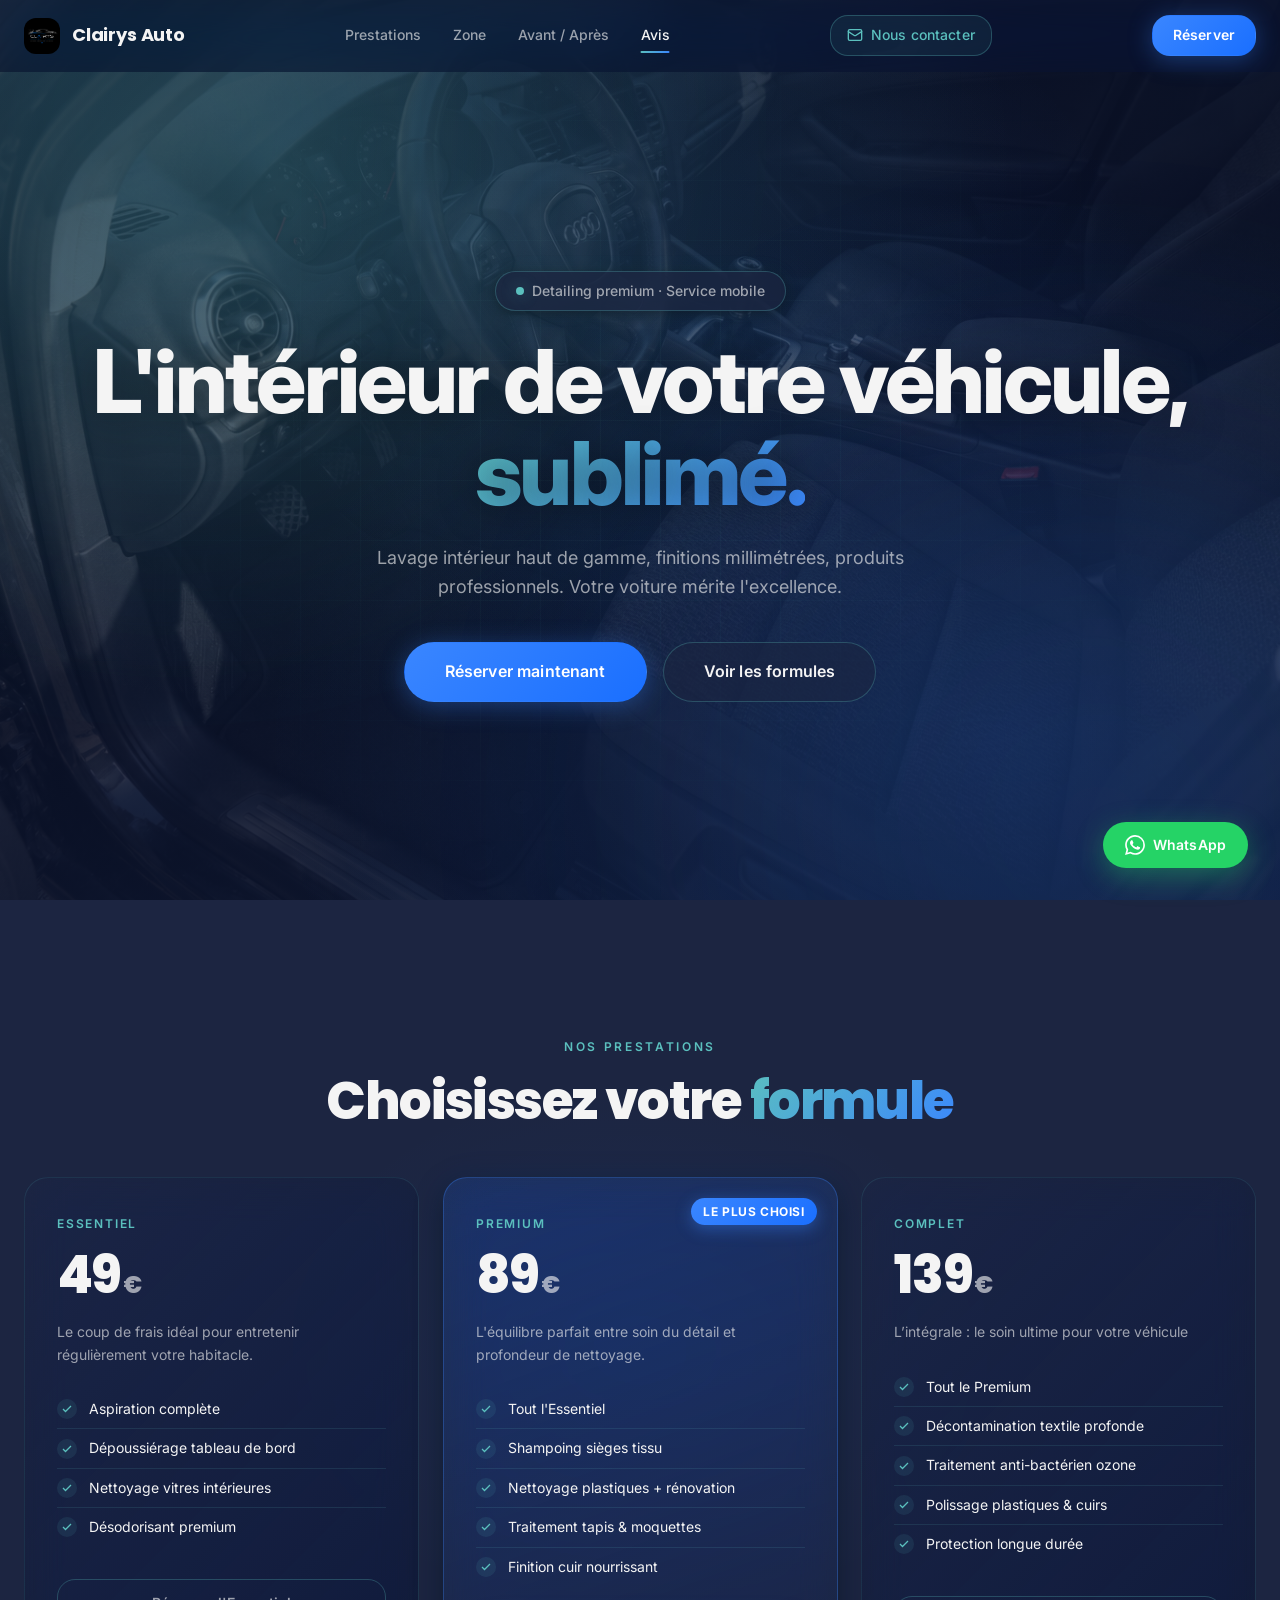
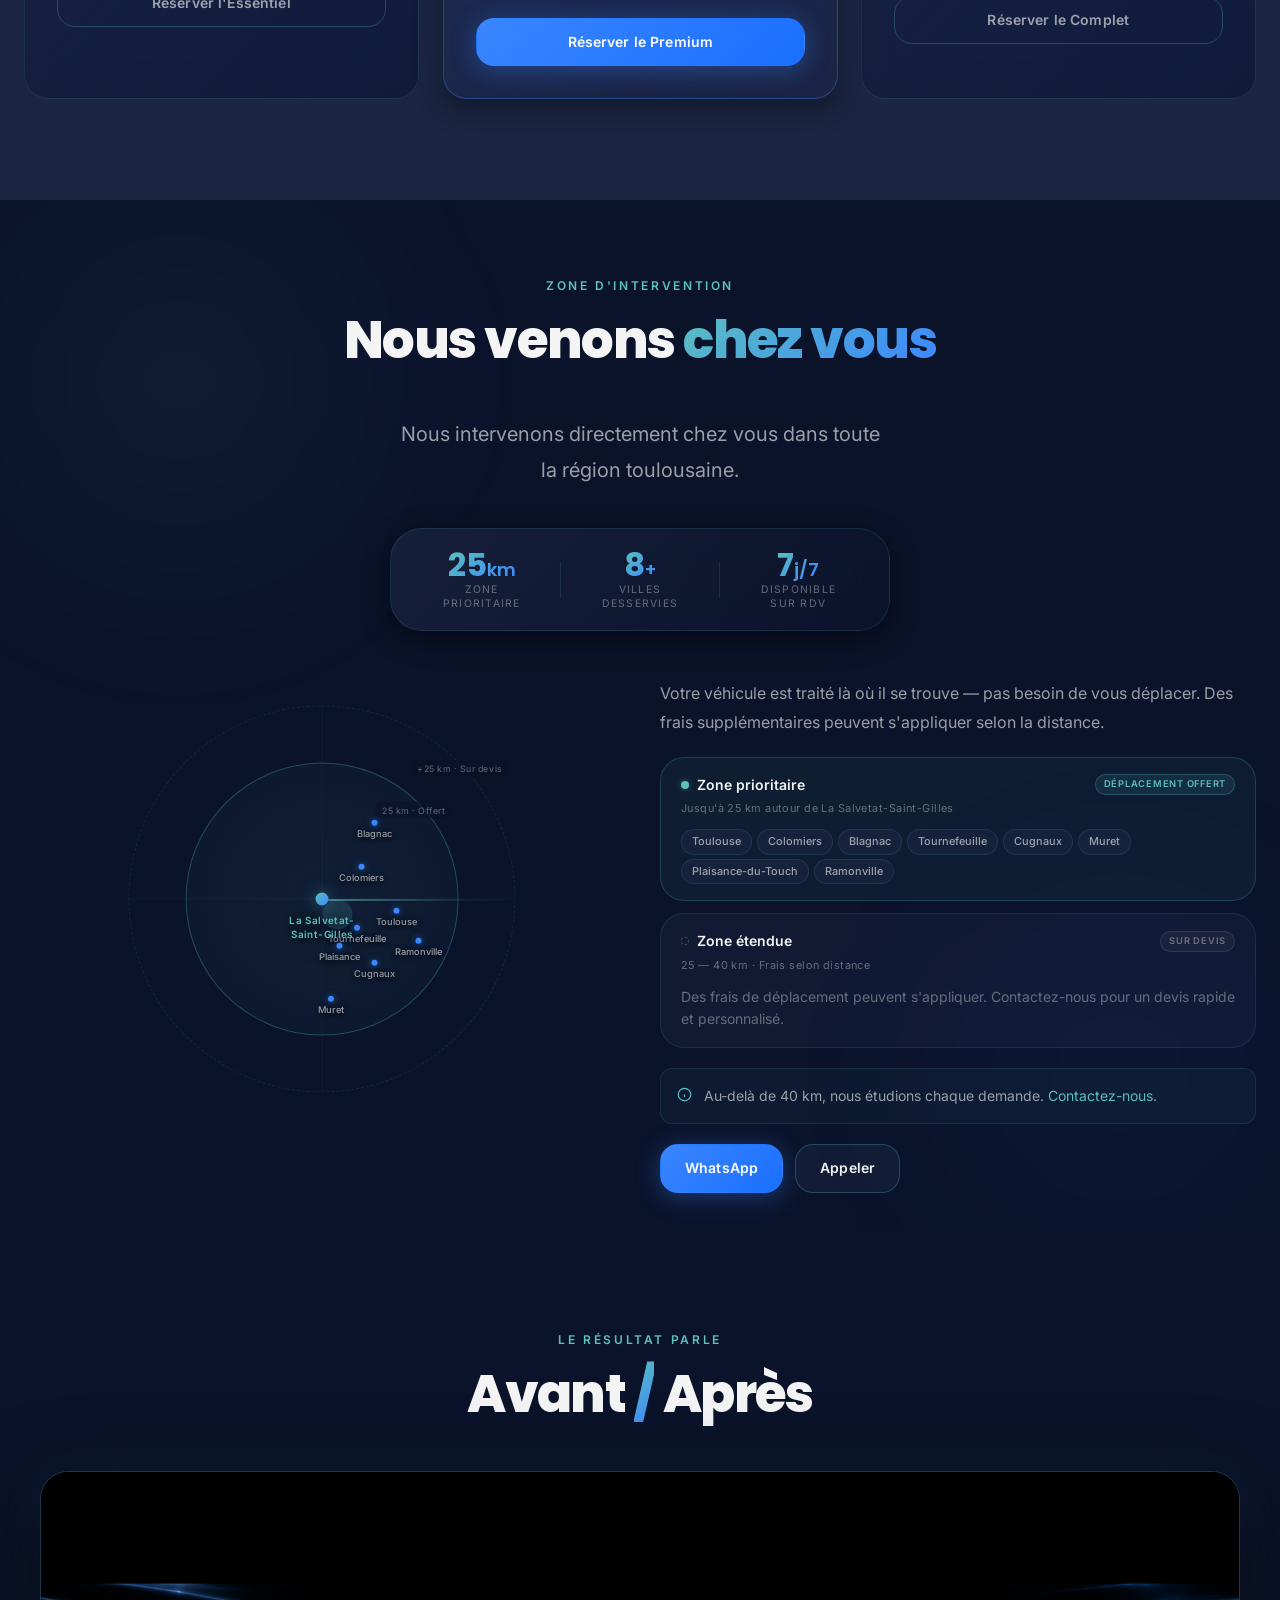
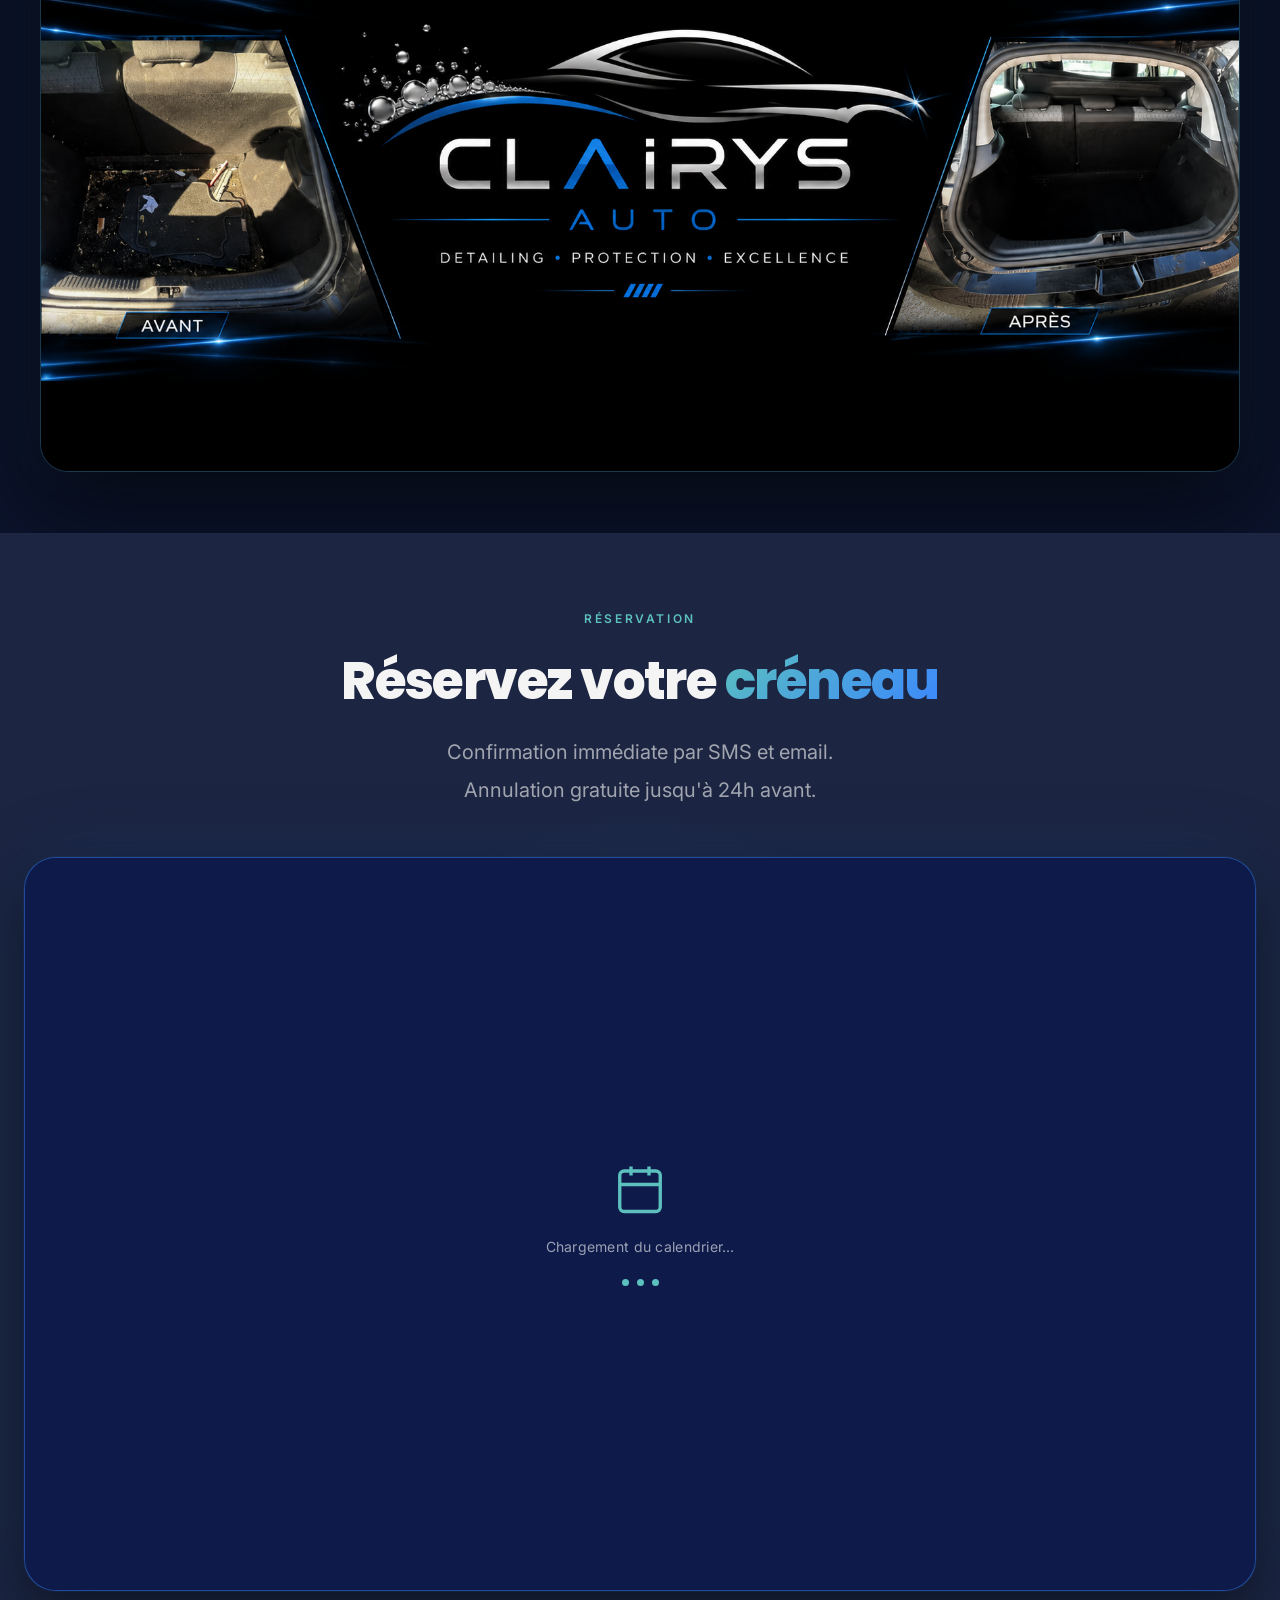
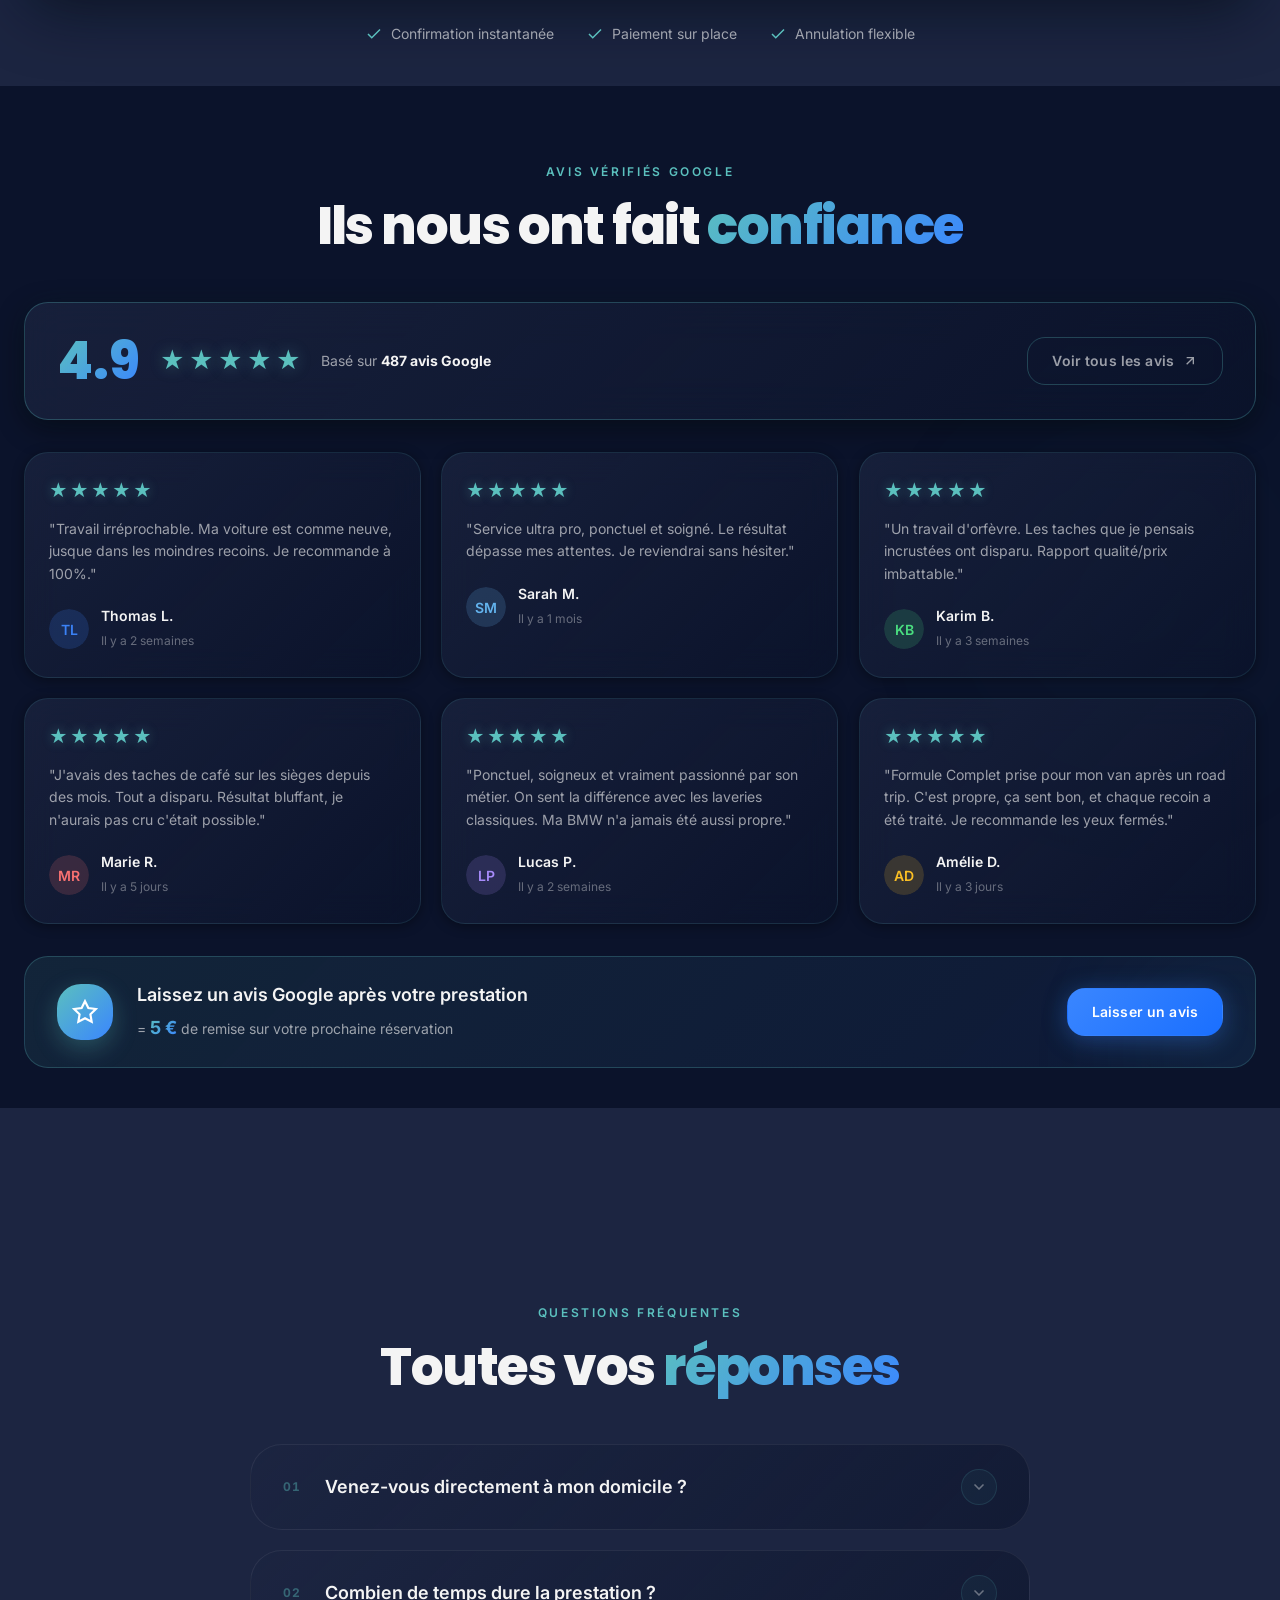
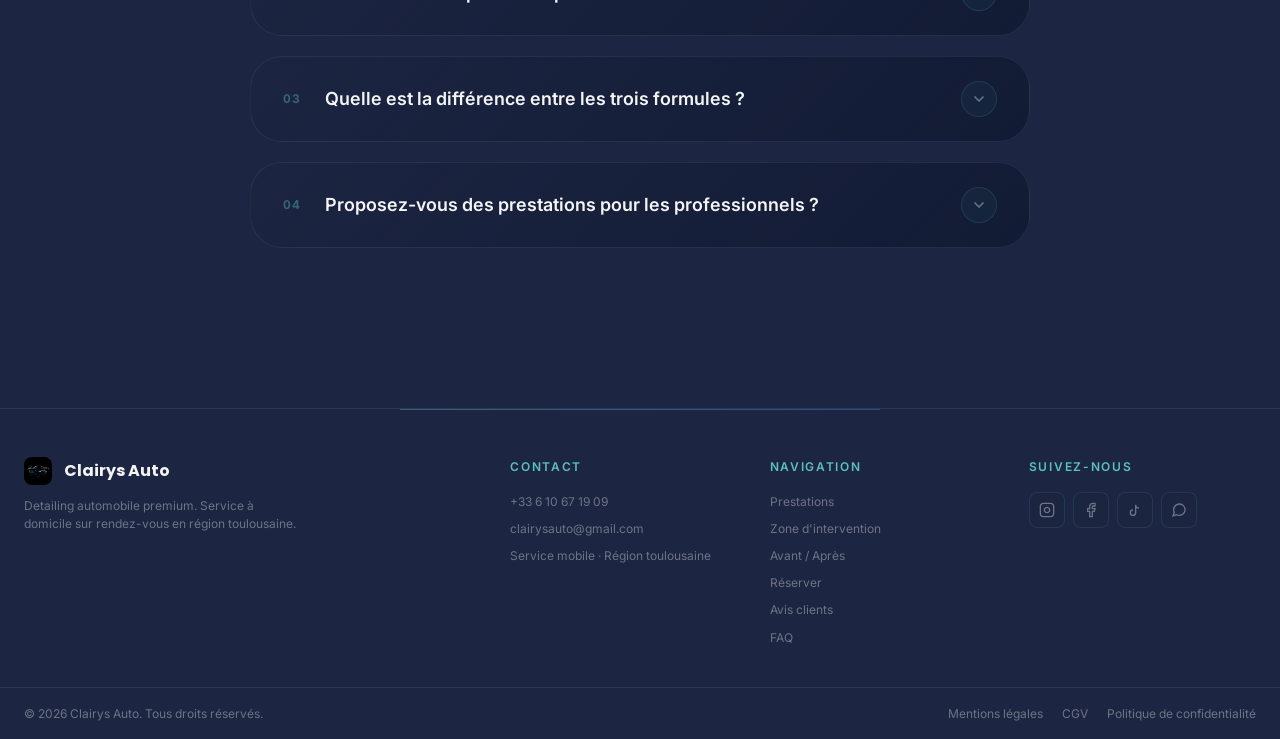
==== index.html @ 1dcbf342 "fix 1.01" ====
<!DOCTYPE html>
<html lang="fr">
<head>
  <meta charset="UTF-8" />
  <meta name="viewport" content="width=device-width, initial-scale=1.0, viewport-fit=cover" />
  <meta name="color-scheme" content="dark" />

  <!-- Preload hero image for LCP -->
  <link rel="preload" as="image" href="assets/images/hero-bg.jpg" fetchpriority="high" />
  <meta name="description" content="Service de detailing automobile premium à domicile en région toulousaine. Lavage intérieur haut de gamme, finitions millimétrées, produits professionnels. Formules dès 49 €. Réservez en ligne." />
  <title>Clairys Auto — Detailing automobile premium · région toulousaine</title>

  <!-- Open Graph -->
  <meta property="og:type" content="website" />
  <meta property="og:title" content="Clairys Auto — Detailing automobile premium" />
  <meta property="og:description" content="Lavage intérieur haut de gamme à domicile en région toulousaine. Formules dès 49 €. Résultat garanti." />
  <meta property="og:image" content="assets/images/hero-bg.jpg" />
  <!-- REMPLACER : votre-domaine.fr -->
  <meta property="og:url" content="https://votre-domaine.fr" />
  <meta property="og:locale" content="fr_FR" />
  <meta property="og:site_name" content="Clairys Auto" />

  <!-- Twitter Card -->
  <meta name="twitter:card" content="summary_large_image" />
  <meta name="twitter:title" content="Clairys Auto — Detailing automobile premium" />
  <meta name="twitter:description" content="Lavage intérieur haut de gamme à domicile en région toulousaine." />
  <meta name="twitter:image" content="assets/images/hero-bg.jpg" />

  <!-- Canonical — REMPLACER : votre-domaine.fr -->
  <link rel="canonical" href="https://votre-domaine.fr" />

  <!-- Schema.org LocalBusiness -->
  <script type="application/ld+json">
  {
    "@context": "https://schema.org",
    "@type": "AutoWash",
    "name": "Clairys Auto",
    "description": "Service de detailing automobile premium à domicile en région toulousaine.",
    "url": "https://votre-domaine.fr",
    "telephone": "+33-0-00-00-00-00",
    "email": "clairysauto@gmail.com",
    "priceRange": "€€",
    "address": {
      "@type": "PostalAddress",
      "addressLocality": "La Salvetat-Saint-Gilles",
      "addressRegion": "Occitanie",
      "postalCode": "31880",
      "addressCountry": "FR"
    },
    "areaServed": {
      "@type": "AdministrativeArea",
      "name": "Région toulousaine"
    },
    "openingHoursSpecification": [
      {
        "@type": "OpeningHoursSpecification",
        "dayOfWeek": ["Monday","Tuesday","Wednesday","Thursday","Friday"],
        "opens": "08:00",
        "closes": "19:00"
      },
      {
        "@type": "OpeningHoursSpecification",
        "dayOfWeek": "Saturday",
        "opens": "09:00",
        "closes": "17:00"
      }
    ],
    "aggregateRating": {
      "@type": "AggregateRating",
      "ratingValue": "4.9",
      "bestRating": "5",
      "reviewCount": "487"
    }
  }
  </script>

  <!-- Preconnect Google Fonts -->
  <link rel="preconnect" href="https://fonts.googleapis.com" />
  <link rel="preconnect" href="https://fonts.gstatic.com" crossorigin />
  <link href="https://fonts.googleapis.com/css2?family=Inter:wght@300;400;500;600;700&family=Poppins:wght@500;600;700;800&display=swap" rel="stylesheet" />

  <!-- Favicon -->
  <link rel="icon" type="image/png" href="assets/images/logo.png" />

  <!-- CSS -->
  <link rel="stylesheet" href="css/layout/mobile-bar.css" />
  <link rel="stylesheet" href="css/main.css" />
</head>
<body>

  <!-- ============ PAGE LOADER ============ -->
  <div id="page-loader" class="page-loader" aria-hidden="true">
    <div class="page-loader__inner">
      <img src="assets/images/logo.png" width="56" height="56" class="page-loader__logo" alt="" />
      <div class="page-loader__bar">
        <div class="page-loader__fill"></div>
      </div>
    </div>
  </div>

  <!-- Scroll progress bar -->
  <div class="scroll-progress" id="scrollProgress" aria-hidden="true"></div>

  <!-- ============ HEADER ============ -->
  <header class="header" id="header">
    <div class="container header__inner">
      <a href="#" class="header__logo" aria-label="Clairys Auto — Accueil">
        <img src="assets/images/logo.png" alt="Clairys Auto" width="36" height="36" />
        <span>Clairys Auto</span>
      </a>

      <nav class="header__nav" aria-label="Navigation principale">
        <a href="#services">Prestations</a>
        <a href="#zone">Zone</a>
        <a href="#before-after">Avant / Après</a>
        <a href="#reviews">Avis</a>
      </nav>

      <a href="mailto:clairysauto@gmail.com?subject=Contact%20Clairys%20Auto" class="btn header__cta header__cta--contact" id="contactBtn" aria-label="Nous contacter par email">
        <svg viewBox="0 0 24 24" fill="none" stroke="currentColor" stroke-width="2" stroke-linecap="round" stroke-linejoin="round" aria-hidden="true"><rect x="2" y="4" width="20" height="16" rx="2"/><path d="m22 7-8.97 5.7a1.94 1.94 0 0 1-2.06 0L2 7"/></svg>
        Nous contacter
      </a>
      <div class="contact-toast" id="contactToast" aria-live="polite">
        <svg viewBox="0 0 24 24" fill="none" stroke="currentColor" stroke-width="2.5" stroke-linecap="round" stroke-linejoin="round" aria-hidden="true"><polyline points="20 6 9 17 4 12"/></svg>
        Email copié !
      </div>
      <a href="#booking" class="btn btn--accent header__cta">Réserver</a>

      <button class="header__burger" id="burger" aria-label="Ouvrir le menu" aria-expanded="false">
        <span></span><span></span><span></span>
      </button>
    </div>

    <!-- Mobile menu -->
    <div class="header__mobile" id="mobileMenu">
      <a href="#services">Prestations</a>
      <a href="#zone">Zone d'intervention</a>
      <a href="#before-after">Avant / Après</a>
      <a href="#reviews">Avis</a>
      <a href="#faq">FAQ</a>
      <a href="mailto:clairysauto@gmail.com?subject=Demande%20de%20contact%20%E2%80%94%20Clairys%20Auto">Nous contacter</a>
      <a href="#booking" class="btn btn--accent">Réserver maintenant</a>
    </div>
  </header>

  <!-- ============ SECTION NAVIGATION DOTS ============ -->
  <nav class="scroll-nav" id="scrollNav" aria-label="Navigation sections">
    <button class="scroll-nav__dot is-active" data-target="hero"         title="Accueil"></button>
    <button class="scroll-nav__dot"           data-target="services"     title="Prestations"></button>
    <button class="scroll-nav__dot"           data-target="zone"         title="Zone"></button>
    <button class="scroll-nav__dot"           data-target="before-after" title="Avant / Après"></button>
    <button class="scroll-nav__dot"           data-target="booking"      title="Réserver"></button>
    <button class="scroll-nav__dot"           data-target="reviews"      title="Avis"></button>
    <button class="scroll-nav__dot"           data-target="faq"          title="FAQ"></button>
  </nav>

  <!-- Barre mobile bas d'écran — REMPLACER : numéro WhatsApp (format international sans +) -->
  <nav class="mobile-bar" id="mobileBar" aria-label="Actions rapides">
    <a href="https://wa.me/33610671909" target="_blank" rel="noopener" class="mobile-bar__btn mobile-bar__btn--wa" aria-label="Nous contacter sur WhatsApp">
      <svg viewBox="0 0 24 24" aria-hidden="true"><path d="M17.472 14.382c-.297-.149-1.758-.867-2.03-.967-.273-.099-.471-.148-.67.15-.197.297-.767.966-.94 1.164-.173.199-.347.223-.644.075-.297-.15-1.255-.463-2.39-1.475-.883-.788-1.48-1.761-1.653-2.059-.173-.297-.018-.458.13-.606.134-.133.298-.347.446-.52.149-.174.198-.298.298-.497.099-.198.05-.371-.025-.52-.075-.149-.669-1.612-.916-2.207-.242-.579-.487-.5-.669-.51-.173-.008-.371-.01-.57-.01-.198 0-.52.074-.792.372-.272.297-1.04 1.016-1.04 2.479 0 1.462 1.065 2.875 1.213 3.074.149.198 2.096 3.2 5.077 4.487.709.306 1.262.489 1.694.625.712.227 1.36.195 1.871.118.571-.085 1.758-.719 2.006-1.413.248-.694.248-1.289.173-1.413-.074-.124-.272-.198-.57-.347m-5.421 7.403h-.004a9.87 9.87 0 01-5.031-1.378l-.361-.214-3.741.982.998-3.648-.235-.374a9.86 9.86 0 01-1.51-5.26c.001-5.45 4.436-9.884 9.888-9.884 2.64 0 5.122 1.03 6.988 2.898a9.825 9.825 0 012.893 6.994c-.003 5.45-4.437 9.884-9.885 9.884m8.413-18.297A11.815 11.815 0 0012.05 0C5.495 0 .16 5.335.157 11.892c0 2.096.547 4.142 1.588 5.945L.057 24l6.305-1.654a11.882 11.882 0 005.683 1.448h.005c6.554 0 11.89-5.335 11.893-11.893a11.821 11.821 0 00-3.48-8.413Z"/></svg>
      <span>WhatsApp</span>
    </a>
    <a href="#booking" class="mobile-bar__btn mobile-bar__btn--cta">
      Réserver
    </a>
  </nav>

    <!-- Bouton WhatsApp — desktop (FAB) -->
<a href="https://wa.me/33610671909?text=Bonjour%2C%20je%20souhaite%20r%C3%A9server%20une%20prestation%20de%20detailing." 
   class="whatsapp-fab" 
   target="_blank" 
   rel="noopener"
   aria-label="Nous contacter sur WhatsApp">
  <svg viewBox="0 0 24 24" fill="currentColor">
    <path d="M17.472 14.382c-.297-.149-1.758-.867-2.03-.967-.273-.099-.471-.148-.67.15-.197.297-.767.966-.94 1.164-.173.199-.347.223-.644.075-.297-.15-1.255-.463-2.39-1.475-.883-.788-1.48-1.761-1.653-2.059-.173-.297-.018-.458.13-.606.134-.133.298-.347.446-.52.149-.174.198-.298.298-.497.099-.198.05-.371-.025-.52-.075-.149-.669-1.612-.916-2.207-.242-.579-.487-.5-.669-.51-.173-.008-.371-.01-.57-.01-.198 0-.52.074-.792.372-.272.297-1.04 1.016-1.04 2.479 0 1.462 1.065 2.875 1.213 3.074.149.198 2.096 3.2 5.077 4.487.709.306 1.262.489 1.694.625.712.227 1.36.195 1.871.118.571-.085 1.758-.719 2.006-1.413.248-.694.248-1.289.173-1.413-.074-.124-.272-.198-.57-.347m-5.421 7.403h-.004a9.87 9.87 0 01-5.031-1.378l-.361-.214-3.741.982.998-3.648-.235-.374a9.86 9.86 0 01-1.51-5.26c.001-5.45 4.436-9.884 9.888-9.884 2.64 0 5.122 1.03 6.988 2.898a9.825 9.825 0 012.893 6.994c-.003 5.45-4.437 9.884-9.885 9.884m8.413-18.297A11.815 11.815 0 0012.05 0C5.495 0 .16 5.335.157 11.892c0 2.096.547 4.142 1.588 5.945L.057 24l6.305-1.654a11.882 11.882 0 005.683 1.448h.005c6.554 0 11.89-5.335 11.893-11.893a11.821 11.821 0 00-3.48-8.413z"/>
  </svg>
  WhatsApp
</a>


  <main>
    <!-- ============ HERO ============ -->
    <section class="hero" id="hero">
      <div class="hero__bg" aria-hidden="true">
        <div class="hero__glow hero__glow--1"></div>
        <div class="hero__glow hero__glow--2"></div>
        <div class="hero__grid"></div>
      </div>

      <div class="container hero__inner">
        <div class="hero__badge animate-on-scroll">
          <span class="hero__badge-dot"></span>
          Detailing premium · Service mobile
        </div>

        <h1 class="hero__title animate-on-scroll anim-blur">
          L'intérieur de votre véhicule, <span class="text-accent">sublimé.</span>
        </h1>

        <p class="hero__subtitle animate-on-scroll">
          Lavage intérieur haut de gamme, finitions millimétrées, produits professionnels.
          Votre voiture mérite l'excellence.
        </p>

        <div class="hero__cta animate-on-scroll">
          <a href="#booking" class="btn btn--accent btn--lg">Réserver maintenant</a>
          <a href="#services" class="btn btn--ghost btn--lg">Voir les formules</a>
        </div>
      </div>
    </section>

    <!-- ============ SERVICES ============ -->
    <section class="services" id="services">
      <div class="container">
        <div class="section-head animate-on-scroll anim-blur">
          <span class="section-eyebrow">Nos prestations</span>
          <h2 class="section-title">Choisissez votre <span class="text-accent">formule</span></h2>
        </div>

        <div class="services__grid">
          <article class="service-card tilt animate-on-scroll" data-tilt>
            <div class="service-card__header">
              <span class="service-card__tag">Essentiel</span>
              <div class="service-card__price">
                <span class="price">49<span>€</span></span>
              </div>
            </div>
            <p class="service-card__desc">Le coup de frais idéal pour entretenir régulièrement votre habitacle.</p>
            <ul class="service-card__features">
              <li>Aspiration complète</li>
              <li>Dépoussiérage tableau de bord</li>
              <li>Nettoyage vitres intérieures</li>
              <li>Désodorisant premium</li>
            </ul>
            <a href="#booking" class="btn btn--outline btn--block">Réserver l'Essentiel</a>
          </article>

          <article class="service-card service-card--featured tilt animate-on-scroll" data-tilt>
            <div class="service-card__badge">Le plus choisi</div>
            <div class="service-card__header">
              <span class="service-card__tag">Premium</span>
              <div class="service-card__price">
                <span class="price">89<span>€</span></span>
              </div>
            </div>
            <p class="service-card__desc">L'équilibre parfait entre soin du détail et profondeur de nettoyage.</p>
            <ul class="service-card__features">
              <li>Tout l'Essentiel</li>
              <li>Shampoing sièges tissu</li>
              <li>Nettoyage plastiques + rénovation</li>
              <li>Traitement tapis &amp; moquettes</li>
              <li>Finition cuir nourrissant</li>
            </ul>
            <a href="#booking" class="btn btn--accent btn--block">Réserver le Premium</a>
          </article>

          <article class="service-card tilt animate-on-scroll" data-tilt>
            <div class="service-card__header">
              <span class="service-card__tag">Complet</span>
              <div class="service-card__price">
                <span class="price">139<span>€</span></span>
              </div>
            </div>
            <p class="service-card__desc">L’intégrale : le soin ultime pour votre véhicule</p>
            <ul class="service-card__features">
              <li>Tout le Premium</li>
              <li>Décontamination textile profonde</li>
              <li>Traitement anti-bactérien ozone</li>
              <li>Polissage plastiques &amp; cuirs</li>
              <li>Protection longue durée</li>
            </ul>
            <a href="#booking" class="btn btn--outline btn--block">Réserver le Complet</a>
          </article>
        </div>
      </div>
    </section>

    <!-- ============ ZONE D'INTERVENTION ============ -->
    <section class="zone" id="zone">
      <div class="container">

        <div class="section-head animate-on-scroll anim-blur">
          <span class="section-eyebrow">Zone d'intervention</span>
          <h2 class="section-title">Nous venons <span class="text-accent">chez vous</span></h2>
        </div>

        <p class="zone__lead animate-on-scroll anim-blur">
          Nous intervenons directement chez vous dans toute la région toulousaine.
        </p>

        <div class="zone__kpis animate-on-scroll anim-blur">
          <div class="zone__kpi">
            <span class="zone__kpi-val">25<span class="zone__kpi-unit">km</span></span>
            <span class="zone__kpi-label">Zone<br>prioritaire</span>
          </div>
          <div class="zone__kpi-div"></div>
          <div class="zone__kpi">
            <span class="zone__kpi-val">8<span class="zone__kpi-unit">+</span></span>
            <span class="zone__kpi-label">Villes<br>desservies</span>
          </div>
          <div class="zone__kpi-div"></div>
          <div class="zone__kpi">
            <span class="zone__kpi-val">7<span class="zone__kpi-unit">j/7</span></span>
            <span class="zone__kpi-label">Disponible<br>sur RDV</span>
          </div>
        </div>

        <div class="zone__body">

          <!-- Radar map -->
          <div class="zone__radar-wrap animate-on-scroll anim-left">
            <div class="zone__radar">
              <!-- Zone prioritaire (≤25 km) -->
              <div class="zone__ring--1">
                <span class="zone__ring-lbl">25 km · Offert</span>
              </div>
              <!-- Zone étendue (25–40 km) -->
              <div class="zone__ring--2">
                <span class="zone__ring-lbl">+25 km · Sur devis</span>
              </div>
              <!-- Crosshair -->
              <div class="zone__line zone__line--h"></div>
              <div class="zone__line zone__line--v"></div>
              <!-- Scanning beam -->
              <div class="zone__scan" aria-hidden="true"></div>
              <!-- Center: La Salvetat-Saint-Gilles -->
              <div class="zone__origin">
                <div class="zone__origin-core"></div>
                <span class="zone__origin-label">La Salvetat-<br>Saint-Gilles</span>
              </div>
              <!-- City pins — toutes dans la zone prioritaire (≤25 km) -->
              <div class="zone__pin" style="--x:67%;--y:54%">
                <div class="zone__pin-dot"></div>
                <span class="zone__pin-name">Toulouse</span>
              </div>
              <div class="zone__pin" style="--x:59%;--y:44%">
                <div class="zone__pin-dot"></div>
                <span class="zone__pin-name">Colomiers</span>
              </div>
              <div class="zone__pin" style="--x:62%;--y:34%">
                <div class="zone__pin-dot"></div>
                <span class="zone__pin-name">Blagnac</span>
              </div>
              <div class="zone__pin" style="--x:58%;--y:58%">
                <div class="zone__pin-dot"></div>
                <span class="zone__pin-name">Tournefeuille</span>
              </div>
              <div class="zone__pin" style="--x:62%;--y:66%">
                <div class="zone__pin-dot"></div>
                <span class="zone__pin-name">Cugnaux</span>
              </div>
              <div class="zone__pin" style="--x:52%;--y:74%">
                <div class="zone__pin-dot"></div>
                <span class="zone__pin-name">Muret</span>
              </div>
              <div class="zone__pin" style="--x:54%;--y:62%">
                <div class="zone__pin-dot"></div>
                <span class="zone__pin-name">Plaisance</span>
              </div>
              <div class="zone__pin" style="--x:72%;--y:61%">
                <div class="zone__pin-dot"></div>
                <span class="zone__pin-name">Ramonville</span>
              </div>
            </div>
          </div>

          <!-- Sidebar -->
          <div class="zone__sidebar animate-on-scroll anim-right">

            <p class="zone__desc">
              Votre véhicule est traité là où il se trouve — pas besoin de vous déplacer.
              Des frais supplémentaires peuvent s'appliquer selon la distance.
            </p>

            <!-- Zone cards -->
            <div class="zone__zones">

              <div class="zone__zone zone__zone--main">
                <div class="zone__zone-header">
                  <span class="zone__zone-dot"></span>
                  <span class="zone__zone-title">Zone prioritaire</span>
                  <span class="zone__zone-badge">Déplacement offert</span>
                </div>
                <p class="zone__zone-range">Jusqu'à 25 km autour de La Salvetat-Saint-Gilles</p>
                <div class="zone__chips">
                  <span class="zone__chip">Toulouse</span>
                  <span class="zone__chip">Colomiers</span>
                  <span class="zone__chip">Blagnac</span>
                  <span class="zone__chip">Tournefeuille</span>
                  <span class="zone__chip">Cugnaux</span>
                  <span class="zone__chip">Muret</span>
                  <span class="zone__chip">Plaisance-du-Touch</span>
                  <span class="zone__chip">Ramonville</span>
                </div>
              </div>

              <div class="zone__zone">
                <div class="zone__zone-header">
                  <span class="zone__zone-dot zone__zone-dot--ext"></span>
                  <span class="zone__zone-title">Zone étendue</span>
                  <span class="zone__zone-badge zone__zone-badge--ext">Sur devis</span>
                </div>
                <p class="zone__zone-range">25 — 40 km · Frais selon distance</p>
                <p class="zone__zone-ext-desc">Des frais de déplacement peuvent s'appliquer. Contactez-nous pour un devis rapide et personnalisé.</p>
              </div>

            </div>

            <div class="zone__note">
              <svg viewBox="0 0 24 24" fill="none" stroke="currentColor" stroke-width="2" aria-hidden="true">
                <circle cx="12" cy="12" r="10"/><path d="M12 16v-4M12 8h.01"/>
              </svg>
              <span>Au-delà de 40 km, nous étudions chaque demande. <a href="#booking" style="color:var(--accent)">Contactez-nous</a>.</span>
            </div>

            <div class="zone__contact-btns">
              <!-- REMPLACER : numéro WhatsApp -->
              <a href="https://wa.me/33610671909" target="_blank" rel="noopener" class="btn btn--accent">WhatsApp</a>
              <!-- REMPLACER : numéro de téléphone -->
              <a href="tel:+33610671909" class="btn btn--ghost">Appeler</a>
            </div>

          </div>
        </div>
      </div>
    </section>

    <!-- ============ BEFORE / AFTER ============ -->
    <section class="ba" id="before-after">
      <div class="container">
        <div class="section-head animate-on-scroll anim-blur">
          <span class="section-eyebrow">Le résultat parle</span>
          <h2 class="section-title">Avant <span class="text-accent">/</span> Après</h2>
        </div>

        <div class="ba__banner animate-on-scroll anim-blur">
          <img src="assets/images/before-after/before-after-banner.png" alt="Avant / Après detailing Clairys Auto — intérieur coffre nettoyé" class="ba__banner-img" width="1512" height="504" loading="lazy" />
        </div>
      </div>
    </section>



    <!-- ============ BOOKING ============ -->
    <section class="booking" id="booking">
      <div class="container">
        <div class="section-head section-head--loose animate-on-scroll anim-blur">
          <span class="section-eyebrow">Réservation</span>
          <h2 class="section-title">Réservez votre <span class="text-accent">créneau</span></h2>
          <p class="section-subtitle">Confirmation immédiate par SMS et email.<br>Annulation gratuite jusqu'à 24h avant.</p>
        </div>

        <div class="booking__wrap animate-on-scroll anim-scale" id="bookingWrap">
          <!-- Loader affiché pendant le chargement de Calendly -->
          <div class="booking__loading" id="bookingLoading" aria-hidden="true">
            <div class="booking__loading-inner">
              <div class="booking__loading-icon">
                <svg viewBox="0 0 24 24" fill="none" stroke="currentColor" stroke-width="1.5" aria-hidden="true">
                  <rect x="3" y="4" width="18" height="18" rx="2"/>
                  <path d="M16 2v4M8 2v4M3 10h18"/>
                </svg>
              </div>
              <p class="booking__loading-text">Chargement du calendrier…</p>
              <div class="booking__loading-dots" aria-hidden="true">
                <span></span><span></span><span></span>
              </div>
            </div>
          </div>
          <div class="calendly-inline-widget"
               data-url="https://calendly.com/clairysauto/30min?background_color=f0f4ff&text_color=1e3a5f&primary_color=3a86ff&hide_gdpr_banner=1"
               style="min-width:320px;height:700px;"></div>
        </div>

        <!-- Fallback si Calendly échoue à charger -->
        <div class="booking__fallback" id="bookingFallback" style="display:none">
          <p>La réservation en ligne est temporairement indisponible.</p>
          <p>Contactez-nous directement pour réserver :</p>
          <div class="zone__contact-btns" style="justify-content:center;margin-top:1.5rem">
            <a href="https://wa.me/33610671909" target="_blank" rel="noopener" class="btn btn--accent btn--lg">
              Réserver via WhatsApp
            </a>
            <a href="tel:+33610671909" class="btn btn--ghost btn--lg">
              Appeler directement
            </a>
          </div>
        </div>

        <div class="booking__reassurance animate-on-scroll">
          <div class="booking__rea-item">
            <svg viewBox="0 0 24 24" fill="none" stroke="currentColor" stroke-width="2" aria-hidden="true"><path d="M20 6L9 17l-5-5"/></svg>
            Confirmation instantanée
          </div>
          <div class="booking__rea-item">
            <svg viewBox="0 0 24 24" fill="none" stroke="currentColor" stroke-width="2" aria-hidden="true"><path d="M20 6L9 17l-5-5"/></svg>
            Paiement sur place
          </div>
          <div class="booking__rea-item">
            <svg viewBox="0 0 24 24" fill="none" stroke="currentColor" stroke-width="2" aria-hidden="true"><path d="M20 6L9 17l-5-5"/></svg>
            Annulation flexible
          </div>
        </div>
      </div>
    </section>

    <!-- ============ REVIEWS ============ -->
    <section class="reviews" id="reviews">
      <div class="container">
        <div class="section-head animate-on-scroll anim-blur">
          <span class="section-eyebrow">Avis vérifiés Google</span>
          <h2 class="section-title">Ils nous ont fait <span class="text-accent">confiance</span></h2>
        </div>

        <div class="reviews__rating animate-on-scroll">
          <div class="reviews__score">
            <div class="reviews__score-number">4.9</div>
            <div class="reviews__stars" aria-label="4.9 étoiles sur 5">
              <span class="star" aria-hidden="true">★</span><span class="star" aria-hidden="true">★</span><span class="star" aria-hidden="true">★</span><span class="star" aria-hidden="true">★</span><span class="star" aria-hidden="true">★</span>
            </div>
            <div class="reviews__score-text">Basé sur <strong>487 avis Google</strong></div>
          </div>
          <!-- REMPLACER : LIEN_GOOGLE -->
          <a href="LIEN_GOOGLE" target="_blank" rel="noopener" class="btn btn--outline">
            Voir tous les avis
            <svg viewBox="0 0 24 24" fill="none" stroke="currentColor" stroke-width="2" aria-hidden="true"><path d="M7 17L17 7M7 7h10v10"/></svg>
          </a>
        </div>

        <div class="reviews__grid">
          <article class="review-card animate-on-scroll">
            <div class="review-card__stars" aria-label="5 étoiles">★★★★★</div>
            <p class="review-card__text">"Travail irréprochable. Ma voiture est comme neuve, jusque dans les moindres recoins. Je recommande à 100%."</p>
            <div class="review-card__author">
              <svg class="review-card__avatar" viewBox="0 0 40 40" width="40" height="40" aria-hidden="true"><circle cx="20" cy="20" r="20" fill="rgba(59,130,246,0.18)"/><text x="20" y="26" text-anchor="middle" font-family="Inter,sans-serif" font-size="14" font-weight="600" fill="#3B82F6">TL</text></svg>
              <div><strong>Thomas L.</strong><span>Il y a 2 semaines</span></div>
            </div>
          </article>

          <article class="review-card animate-on-scroll">
            <div class="review-card__stars" aria-label="5 étoiles">★★★★★</div>
            <p class="review-card__text">"Service ultra pro, ponctuel et soigné. Le résultat dépasse mes attentes. Je reviendrai sans hésiter."</p>
            <div class="review-card__author">
              <svg class="review-card__avatar" viewBox="0 0 40 40" width="40" height="40" aria-hidden="true"><circle cx="20" cy="20" r="20" fill="rgba(99,179,237,0.18)"/><text x="20" y="26" text-anchor="middle" font-family="Inter,sans-serif" font-size="14" font-weight="600" fill="#63B3ED">SM</text></svg>
              <div><strong>Sarah M.</strong><span>Il y a 1 mois</span></div>
            </div>
          </article>

          <article class="review-card animate-on-scroll">
            <div class="review-card__stars" aria-label="5 étoiles">★★★★★</div>
            <p class="review-card__text">"Un travail d'orfèvre. Les taches que je pensais incrustées ont disparu. Rapport qualité/prix imbattable."</p>
            <div class="review-card__author">
              <svg class="review-card__avatar" viewBox="0 0 40 40" width="40" height="40" aria-hidden="true"><circle cx="20" cy="20" r="20" fill="rgba(74,222,128,0.16)"/><text x="20" y="26" text-anchor="middle" font-family="Inter,sans-serif" font-size="14" font-weight="600" fill="#4ade80">KB</text></svg>
              <div><strong>Karim B.</strong><span>Il y a 3 semaines</span></div>
            </div>
          </article>

          <article class="review-card animate-on-scroll">
            <div class="review-card__stars" aria-label="5 étoiles">★★★★★</div>
            <p class="review-card__text">"J'avais des taches de café sur les sièges depuis des mois. Tout a disparu. Résultat bluffant, je n'aurais pas cru c'était possible."</p>
            <div class="review-card__author">
              <svg class="review-card__avatar" viewBox="0 0 40 40" width="40" height="40" aria-hidden="true"><circle cx="20" cy="20" r="20" fill="rgba(248,113,113,0.16)"/><text x="20" y="26" text-anchor="middle" font-family="Inter,sans-serif" font-size="14" font-weight="600" fill="#F87171">MR</text></svg>
              <div><strong>Marie R.</strong><span>Il y a 5 jours</span></div>
            </div>
          </article>

          <article class="review-card animate-on-scroll">
            <div class="review-card__stars" aria-label="5 étoiles">★★★★★</div>
            <p class="review-card__text">"Ponctuel, soigneux et vraiment passionné par son métier. On sent la différence avec les laveries classiques. Ma BMW n'a jamais été aussi propre."</p>
            <div class="review-card__author">
              <svg class="review-card__avatar" viewBox="0 0 40 40" width="40" height="40" aria-hidden="true"><circle cx="20" cy="20" r="20" fill="rgba(167,139,250,0.16)"/><text x="20" y="26" text-anchor="middle" font-family="Inter,sans-serif" font-size="14" font-weight="600" fill="#A78BFA">LP</text></svg>
              <div><strong>Lucas P.</strong><span>Il y a 2 semaines</span></div>
            </div>
          </article>

          <article class="review-card animate-on-scroll">
            <div class="review-card__stars" aria-label="5 étoiles">★★★★★</div>
            <p class="review-card__text">"Formule Complet prise pour mon van après un road trip. C'est propre, ça sent bon, et chaque recoin a été traité. Je recommande les yeux fermés."</p>
            <div class="review-card__author">
              <svg class="review-card__avatar" viewBox="0 0 40 40" width="40" height="40" aria-hidden="true"><circle cx="20" cy="20" r="20" fill="rgba(251,191,36,0.16)"/><text x="20" y="26" text-anchor="middle" font-family="Inter,sans-serif" font-size="14" font-weight="600" fill="#FBBF24">AD</text></svg>
              <div><strong>Amélie D.</strong><span>Il y a 3 jours</span></div>
            </div>
          </article>
        </div>

        <div class="reviews__banner animate-on-scroll">
          <div class="reviews__banner-icon" aria-hidden="true">
            <svg viewBox="0 0 24 24" fill="none" stroke="currentColor" stroke-width="2"><path d="M12 2l3.09 6.26L22 9.27l-5 4.87 1.18 6.88L12 17.77l-6.18 3.25L7 14.14 2 9.27l6.91-1.01L12 2z"/></svg>
          </div>
          <div class="reviews__banner-content">
            <strong>Laissez un avis Google après votre prestation</strong>
            <span>= <span class="text-accent">5 €</span> de remise sur votre prochaine réservation</span>
          </div>
          <!-- REMPLACER : LIEN_GOOGLE -->
          <a href="LIEN_GOOGLE" target="_blank" rel="noopener" class="btn btn--accent">Laisser un avis</a>
        </div>
      </div>
    </section>

    <!-- ============ FAQ ============ -->
    <section class="faq" id="faq">
      <div class="container">
        <div class="section-head animate-on-scroll anim-blur">
          <span class="section-eyebrow">Questions fréquentes</span>
          <h2 class="section-title">Toutes vos <span class="text-accent">réponses</span></h2>
        </div>

        <div class="faq__list animate-on-scroll">

          <div class="faq__item">
            <button class="faq__question" type="button" aria-expanded="false">
              <span class="faq__num" aria-hidden="true">01</span>
              <span class="faq__question-text">Venez-vous directement à mon domicile ?</span>
              <span class="faq__chevron" aria-hidden="true">
                <svg viewBox="0 0 24 24" fill="none" stroke="currentColor" stroke-width="2.5" stroke-linecap="round" stroke-linejoin="round"><polyline points="6 9 12 15 18 9"/></svg>
              </span>
            </button>
            <div class="faq__answer" role="region">
              <div class="faq__answer-inner">
                <p>Oui, nous nous déplaçons directement à votre domicile, sur votre lieu de travail ou sur parking dans toute la région toulousaine.</p>
                <p>Nous avons simplement besoin d'une prise de courant ainsi que d'un accès à l'eau.</p>
              </div>
            </div>
          </div>

          <div class="faq__item">
            <button class="faq__question" type="button" aria-expanded="false">
              <span class="faq__num" aria-hidden="true">02</span>
              <span class="faq__question-text">Combien de temps dure la prestation ?</span>
              <span class="faq__chevron" aria-hidden="true">
                <svg viewBox="0 0 24 24" fill="none" stroke="currentColor" stroke-width="2.5" stroke-linecap="round" stroke-linejoin="round"><polyline points="6 9 12 15 18 9"/></svg>
              </span>
            </button>
            <div class="faq__answer" role="region">
              <div class="faq__answer-inner">
                <p>Tout dépend de l'état du véhicule et de la formule choisie.</p>
                <p>Une estimation précise vous sera donnée une fois sur place après inspection du véhicule.</p>
              </div>
            </div>
          </div>

          <div class="faq__item">
            <button class="faq__question" type="button" aria-expanded="false">
              <span class="faq__num" aria-hidden="true">03</span>
              <span class="faq__question-text">Quelle est la différence entre les trois formules ?</span>
              <span class="faq__chevron" aria-hidden="true">
                <svg viewBox="0 0 24 24" fill="none" stroke="currentColor" stroke-width="2.5" stroke-linecap="round" stroke-linejoin="round"><polyline points="6 9 12 15 18 9"/></svg>
              </span>
            </button>
            <div class="faq__answer" role="region">
              <div class="faq__answer-inner">
                <p>Chaque formule est un palier de service supérieur :</p>
                <div class="faq__tiers">
                  <div class="faq__tier">
                    <span class="faq__tier-name">Essentiel</span>
                    <p>Aspiration complète, dépoussiérage intérieur et nettoyage des vitres. Idéal pour un entretien régulier.</p>
                  </div>
                  <div class="faq__tier">
                    <span class="faq__tier-name faq__tier-name--premium">Premium</span>
                    <p>Comprend la formule Essentiel + shampoing des sièges et textiles, rénovation des plastiques et soin du cuir.</p>
                  </div>
                  <div class="faq__tier">
                    <span class="faq__tier-name faq__tier-name--complet">Complet</span>
                    <p>Comprend la formule Premium + décontamination textile en profondeur, traitement anti-bactérien à l'ozone et protection longue durée.</p>
                  </div>
                </div>
              </div>
            </div>
          </div>

          <div class="faq__item">
            <button class="faq__question" type="button" aria-expanded="false">
              <span class="faq__num" aria-hidden="true">04</span>
              <span class="faq__question-text">Proposez-vous des prestations pour les professionnels ?</span>
              <span class="faq__chevron" aria-hidden="true">
                <svg viewBox="0 0 24 24" fill="none" stroke="currentColor" stroke-width="2.5" stroke-linecap="round" stroke-linejoin="round"><polyline points="6 9 12 15 18 9"/></svg>
              </span>
            </button>
            <div class="faq__answer" role="region">
              <div class="faq__answer-inner">
                <p>Oui, nous proposons des prestations adaptées aux entreprises et aux flottes de véhicules, avec intervention sur site et facturation professionnelle.</p>
                <p><a href="#booking">Contactez-nous</a> pour un devis personnalisé.</p>
              </div>
            </div>
          </div>

        </div>
      </div>
    </section>
  </main>

  <!-- ============ FOOTER ============ -->
  <footer class="footer">
    <div class="container footer__inner">
      <div class="footer__brand">
        <a href="#" class="footer__logo">
          <img src="assets/images/logo.png" alt="Clairys Auto" width="36" height="36" loading="lazy" />
          <span>Clairys Auto</span>
        </a>
        <p>Detailing automobile premium. Service à domicile sur rendez-vous en région toulousaine.</p>
      </div>

      <div class="footer__col">
        <h4>Contact</h4>
        <!-- REMPLACER : coordonnées réelles -->
        <a href="tel:+33610671909">+33 6 10 67 19 09</a>
        <a href="mailto:clairysauto@gmail.com">clairysauto@gmail.com</a>
        <span>Service mobile · Région toulousaine</span>
      </div>

      <div class="footer__col">
        <h4>Navigation</h4>
        <a href="#services">Prestations</a>
        <a href="#zone">Zone d'intervention</a>
        <a href="#before-after">Avant / Après</a>
        <a href="#booking">Réserver</a>
        <a href="#reviews">Avis clients</a>
        <a href="#faq">FAQ</a>
      </div>

      <div class="footer__col">
        <h4>Suivez-nous</h4>
        <div class="footer__socials">
          <!-- REMPLACER : URLs réseaux sociaux -->
          <a href="#" aria-label="Instagram" target="_blank" rel="noopener"><svg viewBox="0 0 24 24" fill="none" stroke="currentColor" stroke-width="2" aria-hidden="true"><rect x="2" y="2" width="20" height="20" rx="5"/><path d="M16 11.37A4 4 0 1 1 12.63 8 4 4 0 0 1 16 11.37zM17.5 6.5h.01"/></svg></a>
          <a href="#" aria-label="Facebook" target="_blank" rel="noopener"><svg viewBox="0 0 24 24" fill="none" stroke="currentColor" stroke-width="2" aria-hidden="true"><path d="M18 2h-3a5 5 0 0 0-5 5v3H7v4h3v8h4v-8h3l1-4h-4V7a1 1 0 0 1 1-1h3z"/></svg></a>
          <a href="#" aria-label="TikTok" target="_blank" rel="noopener"><svg viewBox="0 0 24 24" fill="none" stroke="currentColor" stroke-width="2" aria-hidden="true"><path d="M9 12a4 4 0 1 0 4 4V4a5 5 0 0 0 5 5"/></svg></a>
          <!-- REMPLACER : WhatsApp -->
          <a href="https://wa.me/33610671909" aria-label="WhatsApp" target="_blank" rel="noopener"><svg viewBox="0 0 24 24" fill="none" stroke="currentColor" stroke-width="2" aria-hidden="true"><path d="M21 11.5a8.38 8.38 0 0 1-.9 3.8 8.5 8.5 0 0 1-7.6 4.7 8.38 8.38 0 0 1-3.8-.9L3 21l1.9-5.7a8.38 8.38 0 0 1-.9-3.8 8.5 8.5 0 0 1 4.7-7.6 8.38 8.38 0 0 1 3.8-.9h.5a8.48 8.48 0 0 1 8 8v.5z"/></svg></a>
        </div>
      </div>
    </div>

    <div class="footer__bottom">
      <div class="container">
        <span>© <span id="year"></span> Clairys Auto. Tous droits réservés.</span>
        <div>
          <!-- REMPLACER : liens vers pages légales réelles -->
          <a href="#">Mentions légales</a>
          <a href="#">CGV</a>
          <a href="#">Politique de confidentialité</a>
        </div>
      </div>
    </div>
  </footer>

  <!-- JS -->
  <script type="module" src="js/main.js"></script>

  <!-- Calendly inline embed -->
  <script>
    (function () {
      var widget   = document.querySelector('.calendly-inline-widget');
      var loading  = document.getElementById('bookingLoading');
      var wrap     = document.getElementById('bookingWrap');
      var fallback = document.getElementById('bookingFallback');
      if (!widget) return;

      // Injection du script Calendly
      var s = document.createElement('script');
      s.src   = 'https://assets.calendly.com/assets/external/widget.js';
      s.async = true;
      document.body.appendChild(s);

      // Révèle le widget et masque le loader
      var revealed = false;
      function revealCalendly() {
        if (revealed) return;
        revealed = true;
        widget.classList.add('is-ready');
        if (loading) {
          loading.classList.add('is-done');
          setTimeout(function () { loading.style.display = 'none'; }, 550);
        }
      }

      // Calendly signale que le calendrier est prêt
      window.addEventListener('message', function (e) {
        if (e.data && (
          e.data.event === 'calendly.event_type_viewed' ||
          e.data.event === 'calendly.profile_page_viewed'
        )) revealCalendly();
      });

      // Fallback : révèle après 7s (connexion lente)
      setTimeout(revealCalendly, 7000);

      // Fallback erreur : affiche les contacts si aucune iframe après 14s
      setTimeout(function () {
        if (!widget.querySelector('iframe')) {
          if (wrap) wrap.style.display = 'none';
          if (fallback) fallback.style.display = 'block';
        }
      }, 14000);
    })();
  </script>

</body>
</html>
---- css/layout/mobile-bar.css ----
/* =====================================================
   MOBILE BOTTOM BAR — WhatsApp + CTA Réserver
   Classes HTML : .mobile-bar__btn / .mobile-bar__btn--wa / .mobile-bar__btn--cta
   ===================================================== */

/* ── Masqué partout sauf mobile ── */
.mobile-bar {
  display: none;
}

/* ─────────────────────────────────────────────────────
   Actif UNIQUEMENT sur mobile & tablette  ≤ 900px
   Tout le positionnement est ici, dans le media query.
   ───────────────────────────────────────────────────── */
@media (max-width: 900px) {

  .mobile-bar {
    /* Positionnement : collé au bas du viewport, pas d'un conteneur */
    display: flex;
    position: fixed;
    bottom: 0;
    left: 0;
    right: 0;
    width: 100%;
    z-index: 99999;

    /* Layout */
    flex-direction: row;
    align-items: stretch;
    gap: 10px;
    box-sizing: border-box;

    /* Espacement + safe area iPhone home indicator / Dynamic Island */
    padding: 10px 16px;
    padding-bottom: max(env(safe-area-inset-bottom, 0px), 10px);

    /* Design glassmorphism */
    background: rgba(11, 19, 43, 0.97);
    backdrop-filter: blur(20px) saturate(160%);
    -webkit-backdrop-filter: blur(20px) saturate(160%);
    border-top: 1px solid rgba(91, 192, 190, 0.15);
    box-shadow: 0 -4px 28px rgba(0, 0, 0, 0.3);

    /* Entrée discrète : fade seulement.
       PAS de transform → position:fixed + transform casse le repère de
       positionnement sur iOS Safari (la barre suit le scroll). */
    opacity: 0;
    pointer-events: none;
    transition: opacity 0.35s ease;
  }

  /* Déclenchée par JS après le page loader */
  .mobile-bar.is-visible {
    opacity: 1;
    pointer-events: auto;
  }

  /* Décale le bas du body pour qu'aucun contenu ne soit caché par la barre */
  body {
    padding-bottom: calc(70px + env(safe-area-inset-bottom, 0px));
  }

}

/* ─────────────────────────────────────────────────────
   Boutons — base commune
   ───────────────────────────────────────────────────── */
.mobile-bar__btn {
  flex: 1;
  display: flex;
  align-items: center;
  justify-content: center;
  gap: 7px;
  padding: 0 14px;
  min-height: 48px;
  border-radius: 18px;
  font-family: var(--font-body);
  font-size: 0.875rem;
  font-weight: 600;
  letter-spacing: 0.01em;
  text-decoration: none;
  white-space: nowrap;
  cursor: pointer;
  -webkit-tap-highlight-color: transparent;
  touch-action: manipulation;
  transition: transform 0.12s ease, opacity 0.12s ease;
}

.mobile-bar__btn:active {
  transform: scale(0.96);
  opacity: 0.8;
}

/* ── WhatsApp ── */
.mobile-bar__btn--wa {
  flex: 0 0 calc(48% - 5px);
  background: rgba(37, 211, 102, 0.09);
  border: 1.5px solid rgba(37, 211, 102, 0.28);
  color: #25D366;
}

.mobile-bar__btn--wa:active {
  background: rgba(37, 211, 102, 0.18);
}

.mobile-bar__btn--wa svg {
  width: 18px;
  height: 18px;
  fill: #25D366;
  flex-shrink: 0;
}

.mobile-bar__btn--wa span {
  font-size: 0.875rem;
}

/* ── CTA Réserver ── */
.mobile-bar__btn--cta {
  flex: 1;
  background: linear-gradient(135deg, #3A86FF 0%, #1a6fff 100%);
  color: #ffffff;
  border: none;
  box-shadow: 0 4px 16px rgba(58, 134, 255, 0.35);
}

.mobile-bar__btn--cta:active {
  box-shadow: 0 2px 8px rgba(58, 134, 255, 0.25);
}

/* ─────────────────────────────────────────────────────
   Très petits écrans ≤ 360px : WhatsApp = icône seule
   ───────────────────────────────────────────────────── */
@media (max-width: 360px) {
  .mobile-bar__btn--wa {
    flex: 0 0 52px;
    padding: 0;
    border-radius: 9999px;
  }

  .mobile-bar__btn--wa span {
    display: none;
  }

  .mobile-bar__btn--wa svg {
    width: 20px;
    height: 20px;
  }
}

/* ─────────────────────────────────────────────────────
   WhatsApp FAB — visible desktop uniquement (> 900px)
   ───────────────────────────────────────────────────── */
.whatsapp-fab {
  display: none;
}

@media (min-width: 901px) {
  .whatsapp-fab {
    display: flex;
    align-items: center;
    gap: 8px;
    position: fixed;
    bottom: 32px;
    right: 32px;
    z-index: var(--z-floating);
    padding: 12px 22px;
    border-radius: 9999px;
    background: #25D366;
    color: #ffffff;
    font-family: var(--font-body);
    font-size: 0.875rem;
    font-weight: 600;
    letter-spacing: 0.01em;
    white-space: nowrap;
    text-decoration: none;
    box-shadow: 0 8px 28px rgba(37, 211, 102, 0.38);
    transition: transform 0.2s ease, box-shadow 0.2s ease;
    -webkit-tap-highlight-color: transparent;
  }

  .whatsapp-fab:hover {
    transform: translateY(-3px);
    box-shadow: 0 14px 42px rgba(37, 211, 102, 0.55);
  }

  .whatsapp-fab svg {
    width: 20px;
    height: 20px;
    fill: #ffffff;
    flex-shrink: 0;
  }
}
---- css/main.css ----
/* ========== MAIN — Imports only ========== */
@import url('base/variables.css');
@import url('base/reset.css');
@import url('base/components.css');
@import url('animations.css');

@import url('layout/header.css');
@import url('layout/footer.css');

@import url('sections/hero.css');
@import url('sections/services.css');
@import url('sections/before-after.css');
@import url('sections/review.css');
@import url('sections/faq.css');
@import url('sections/zone.css');
@import url('sections/booking.css');
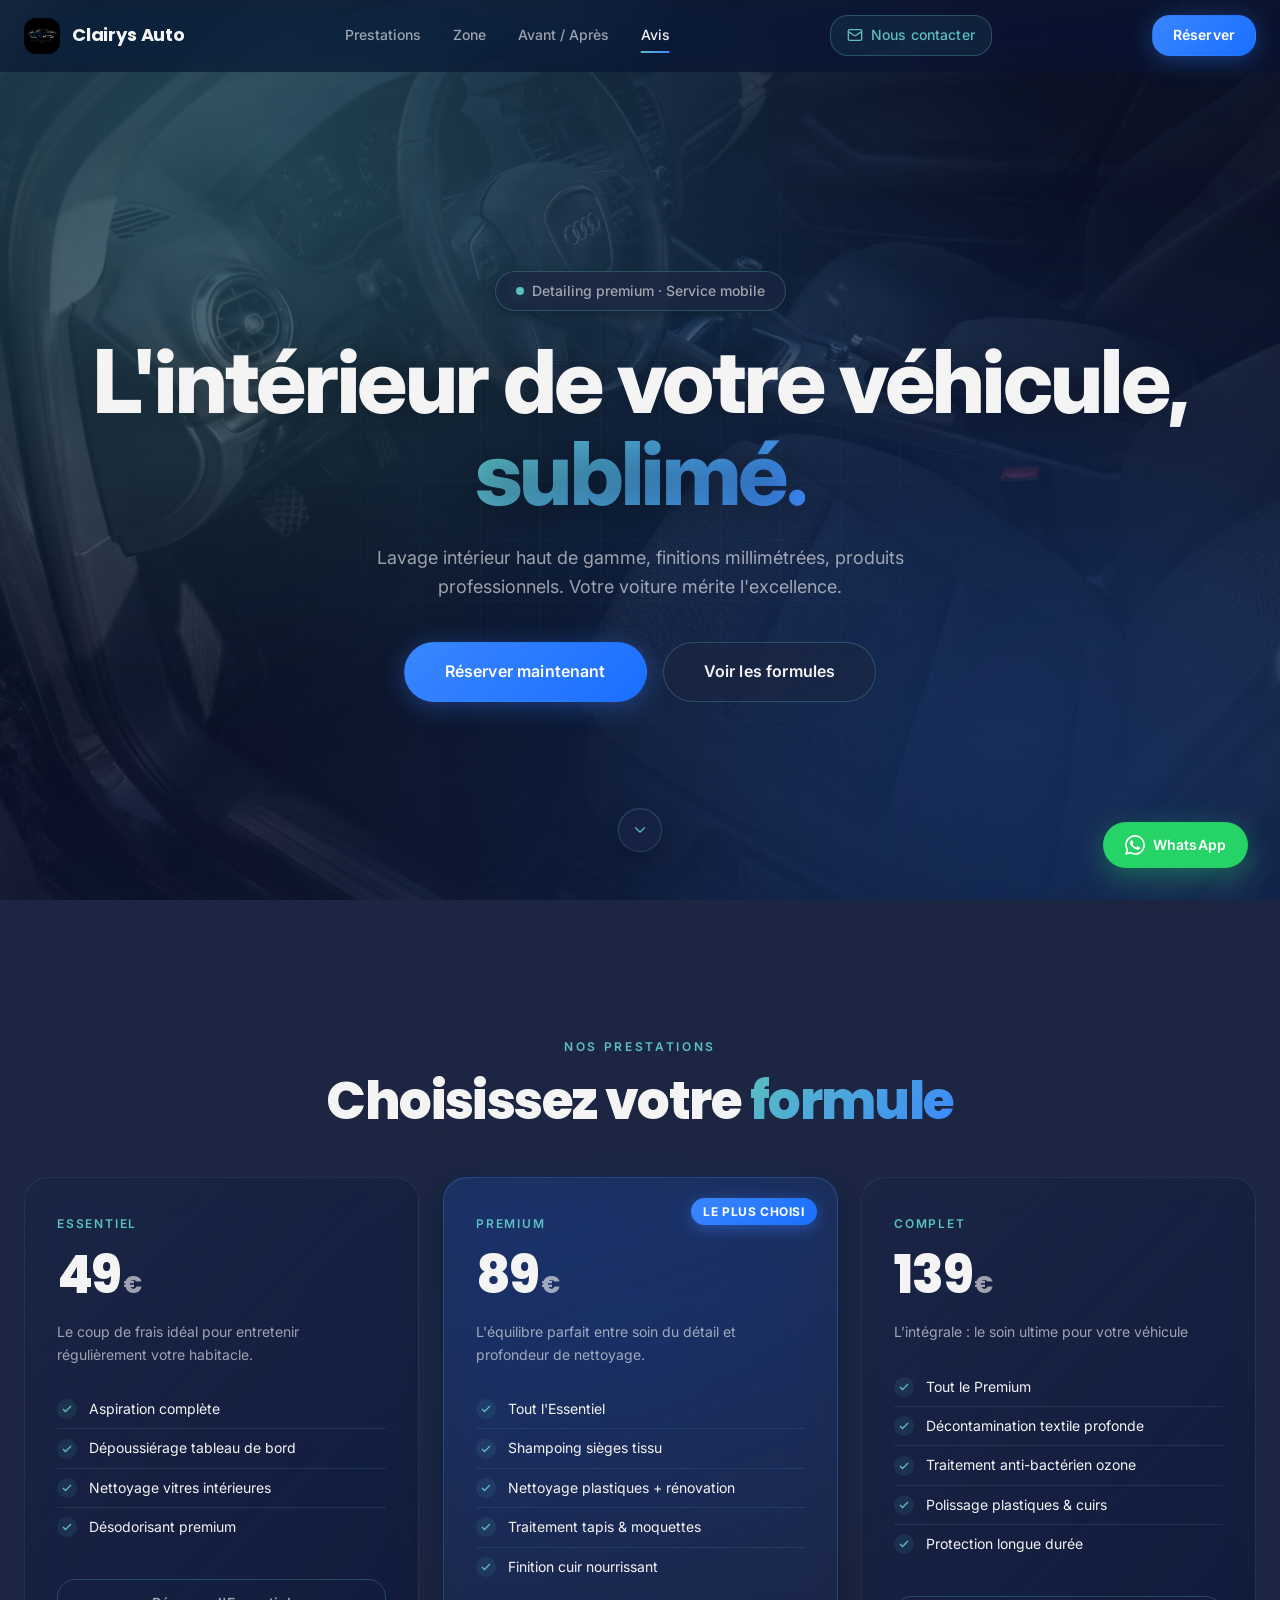
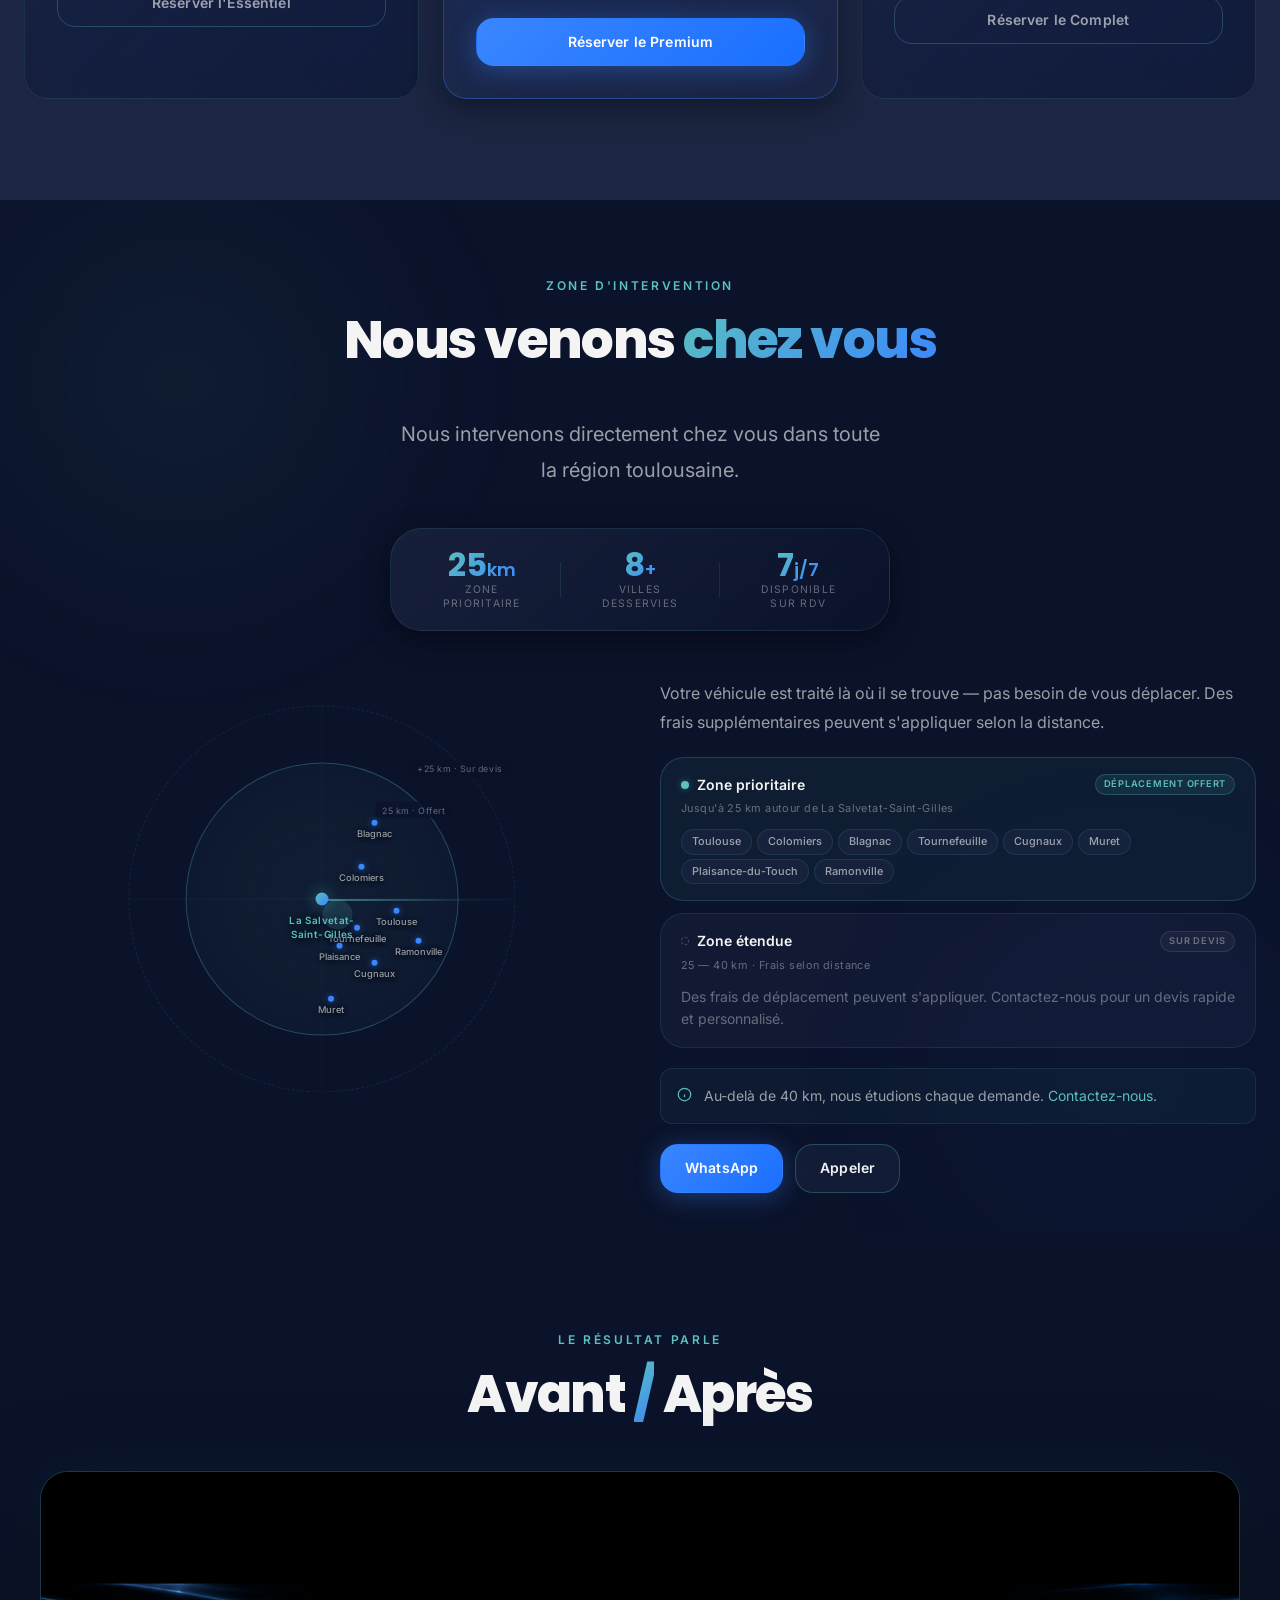
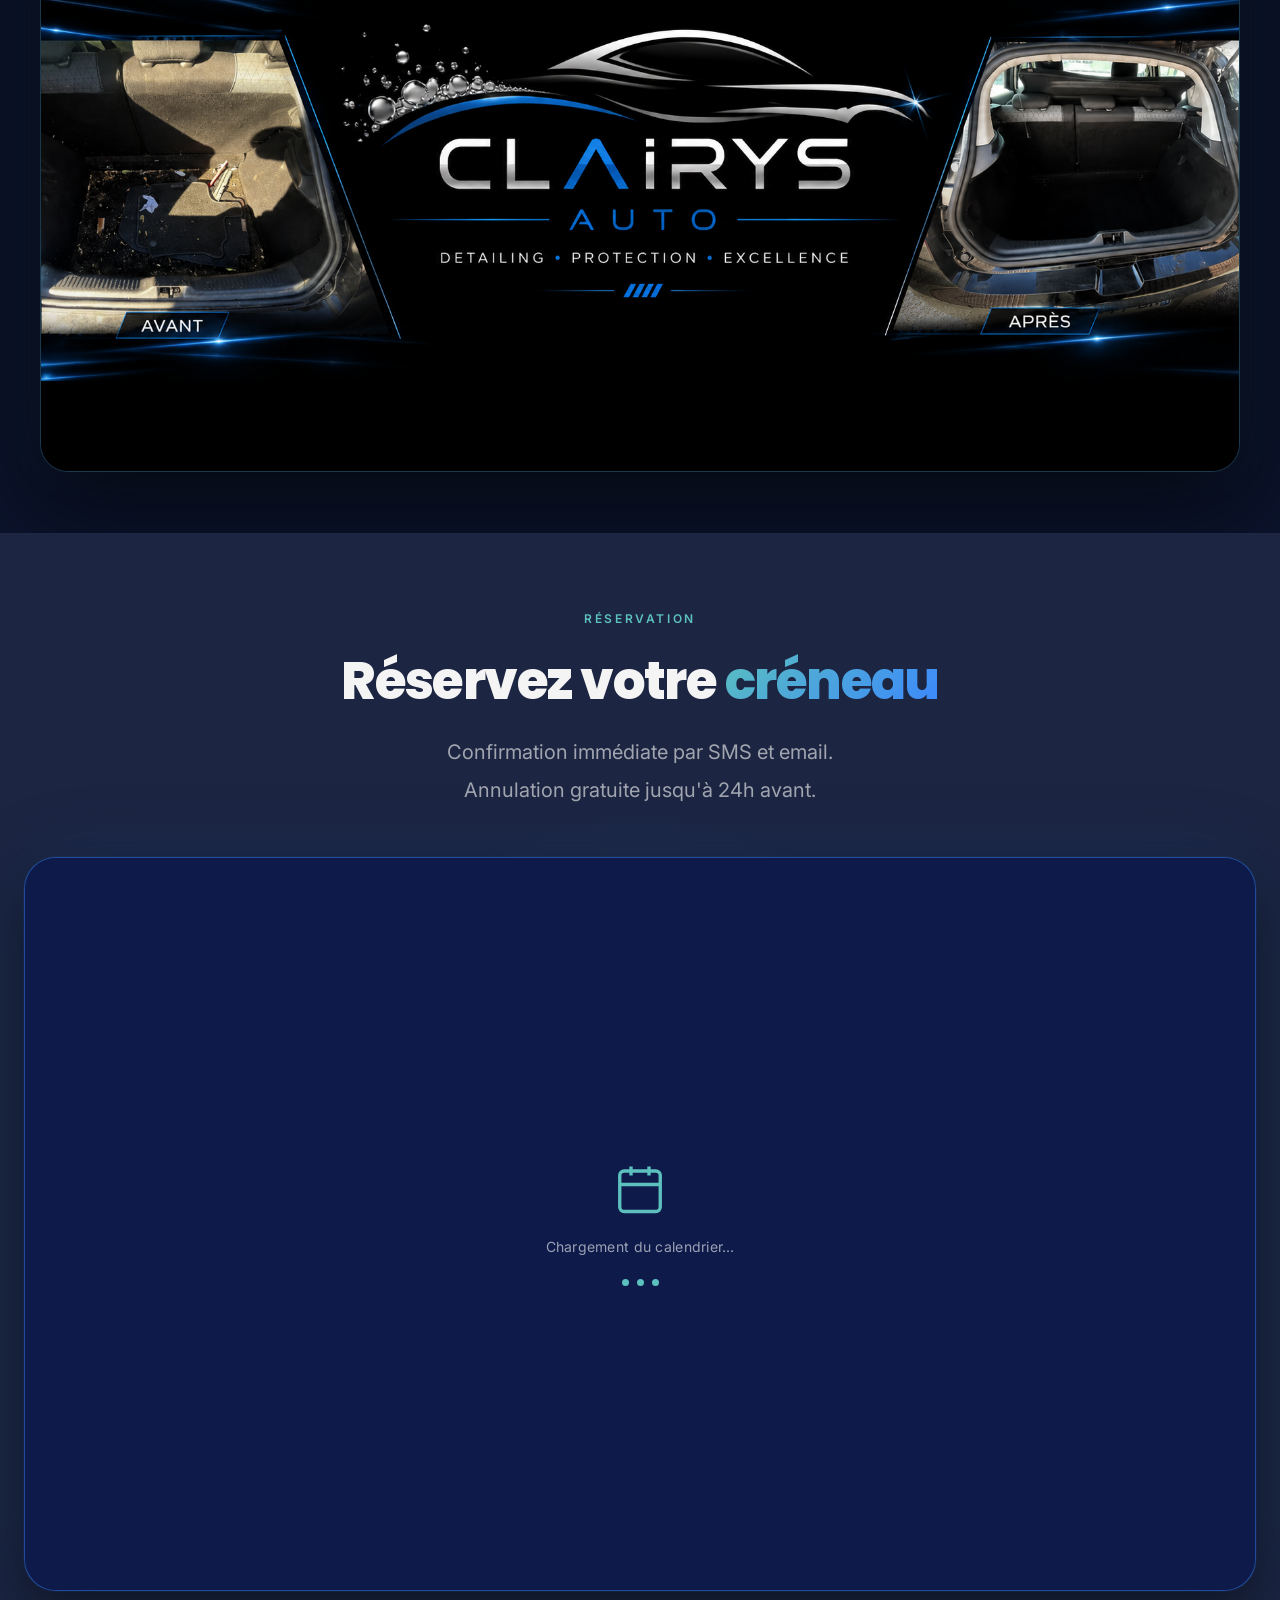
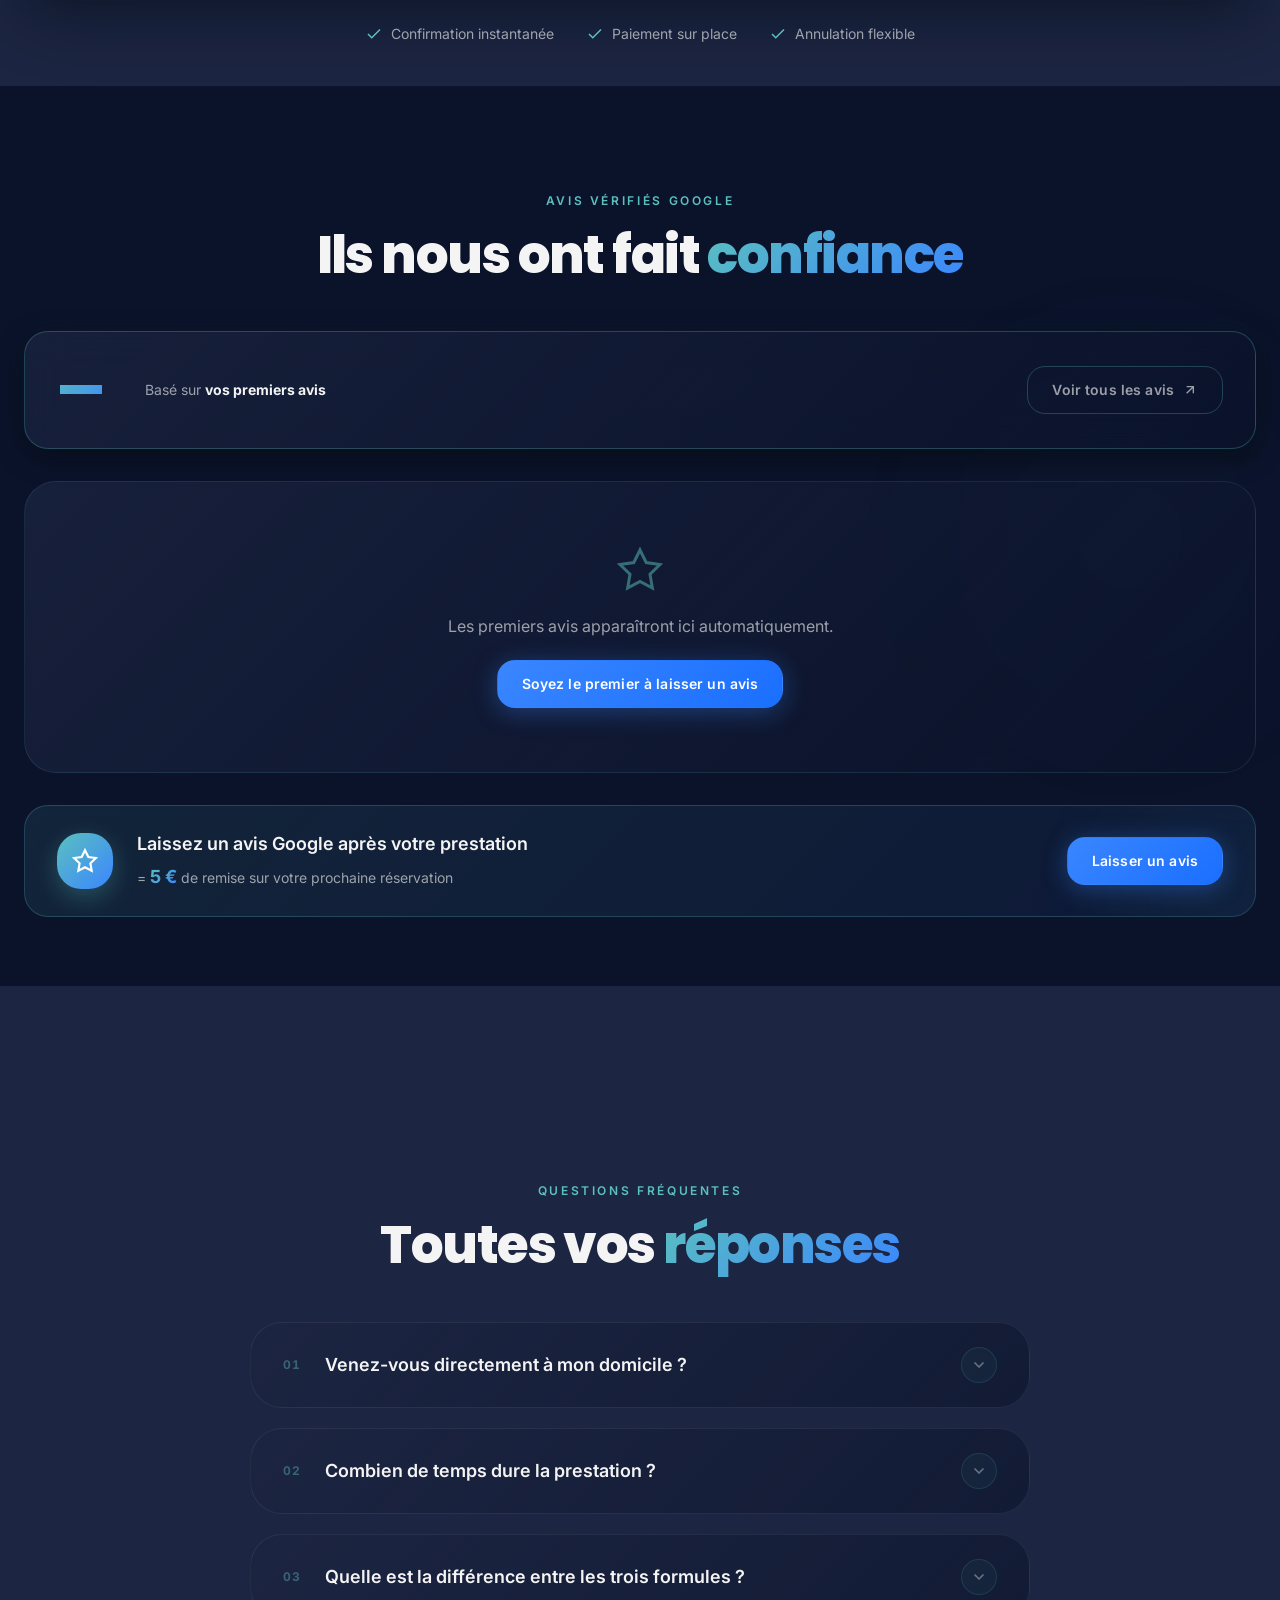
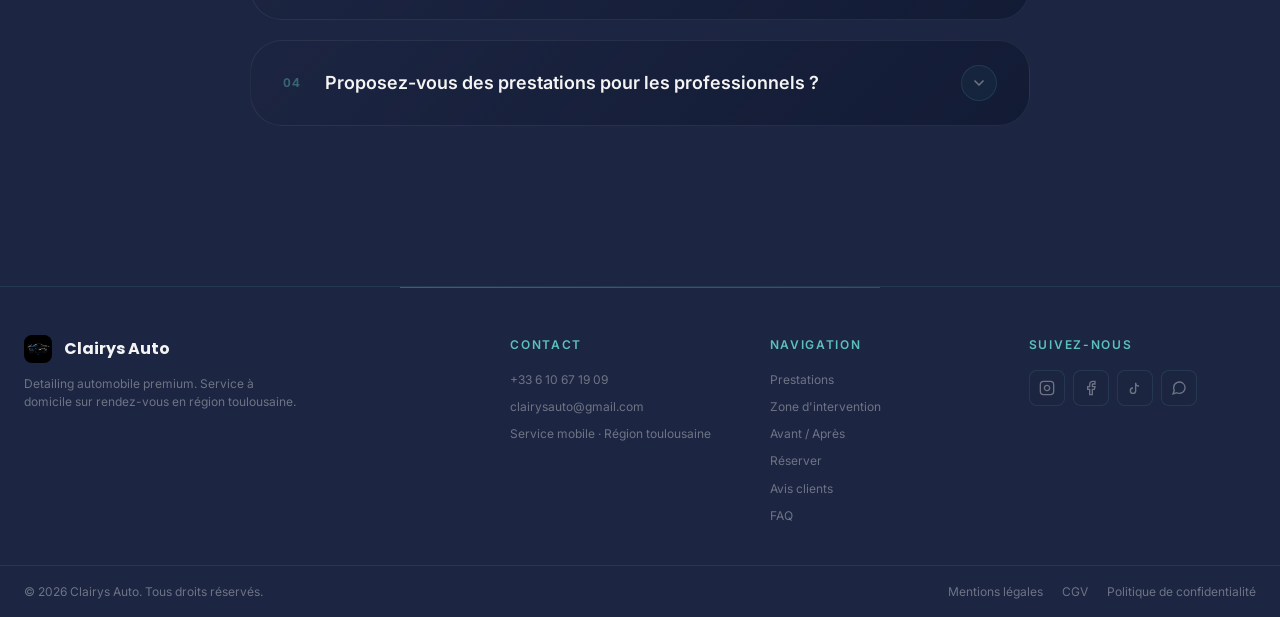
==== commit 425930d9: "fix 1.011" ====
--- a/index.html
+++ b/index.html
@@ -511,74 +511,26 @@
         </div>
 
         <div class="reviews__rating animate-on-scroll">
-          <div class="reviews__score">
-            <div class="reviews__score-number">4.9</div>
-            <div class="reviews__stars" aria-label="4.9 étoiles sur 5">
-              <span class="star" aria-hidden="true">★</span><span class="star" aria-hidden="true">★</span><span class="star" aria-hidden="true">★</span><span class="star" aria-hidden="true">★</span><span class="star" aria-hidden="true">★</span>
-            </div>
-            <div class="reviews__score-text">Basé sur <strong>487 avis Google</strong></div>
-          </div>
-          <!-- REMPLACER : LIEN_GOOGLE -->
-          <a href="LIEN_GOOGLE" target="_blank" rel="noopener" class="btn btn--outline">
+          <div class="reviews__score" id="reviewsScore">
+            <div class="reviews__score-number" id="reviewsRating">—</div>
+            <div class="reviews__stars" id="reviewsStars" aria-label="Note Google"></div>
+            <div class="reviews__score-text">Basé sur <strong id="reviewsCount">vos premiers avis</strong></div>
+          </div>
+          <a href="https://share.google/ib5Z1NXpXZJICulvE" target="_blank" rel="noopener" class="btn btn--outline">
             Voir tous les avis
             <svg viewBox="0 0 24 24" fill="none" stroke="currentColor" stroke-width="2" aria-hidden="true"><path d="M7 17L17 7M7 7h10v10"/></svg>
           </a>
         </div>
 
-        <div class="reviews__grid">
-          <article class="review-card animate-on-scroll">
-            <div class="review-card__stars" aria-label="5 étoiles">★★★★★</div>
-            <p class="review-card__text">"Travail irréprochable. Ma voiture est comme neuve, jusque dans les moindres recoins. Je recommande à 100%."</p>
-            <div class="review-card__author">
-              <svg class="review-card__avatar" viewBox="0 0 40 40" width="40" height="40" aria-hidden="true"><circle cx="20" cy="20" r="20" fill="rgba(59,130,246,0.18)"/><text x="20" y="26" text-anchor="middle" font-family="Inter,sans-serif" font-size="14" font-weight="600" fill="#3B82F6">TL</text></svg>
-              <div><strong>Thomas L.</strong><span>Il y a 2 semaines</span></div>
-            </div>
-          </article>
-
-          <article class="review-card animate-on-scroll">
-            <div class="review-card__stars" aria-label="5 étoiles">★★★★★</div>
-            <p class="review-card__text">"Service ultra pro, ponctuel et soigné. Le résultat dépasse mes attentes. Je reviendrai sans hésiter."</p>
-            <div class="review-card__author">
-              <svg class="review-card__avatar" viewBox="0 0 40 40" width="40" height="40" aria-hidden="true"><circle cx="20" cy="20" r="20" fill="rgba(99,179,237,0.18)"/><text x="20" y="26" text-anchor="middle" font-family="Inter,sans-serif" font-size="14" font-weight="600" fill="#63B3ED">SM</text></svg>
-              <div><strong>Sarah M.</strong><span>Il y a 1 mois</span></div>
-            </div>
-          </article>
-
-          <article class="review-card animate-on-scroll">
-            <div class="review-card__stars" aria-label="5 étoiles">★★★★★</div>
-            <p class="review-card__text">"Un travail d'orfèvre. Les taches que je pensais incrustées ont disparu. Rapport qualité/prix imbattable."</p>
-            <div class="review-card__author">
-              <svg class="review-card__avatar" viewBox="0 0 40 40" width="40" height="40" aria-hidden="true"><circle cx="20" cy="20" r="20" fill="rgba(74,222,128,0.16)"/><text x="20" y="26" text-anchor="middle" font-family="Inter,sans-serif" font-size="14" font-weight="600" fill="#4ade80">KB</text></svg>
-              <div><strong>Karim B.</strong><span>Il y a 3 semaines</span></div>
-            </div>
-          </article>
-
-          <article class="review-card animate-on-scroll">
-            <div class="review-card__stars" aria-label="5 étoiles">★★★★★</div>
-            <p class="review-card__text">"J'avais des taches de café sur les sièges depuis des mois. Tout a disparu. Résultat bluffant, je n'aurais pas cru c'était possible."</p>
-            <div class="review-card__author">
-              <svg class="review-card__avatar" viewBox="0 0 40 40" width="40" height="40" aria-hidden="true"><circle cx="20" cy="20" r="20" fill="rgba(248,113,113,0.16)"/><text x="20" y="26" text-anchor="middle" font-family="Inter,sans-serif" font-size="14" font-weight="600" fill="#F87171">MR</text></svg>
-              <div><strong>Marie R.</strong><span>Il y a 5 jours</span></div>
-            </div>
-          </article>
-
-          <article class="review-card animate-on-scroll">
-            <div class="review-card__stars" aria-label="5 étoiles">★★★★★</div>
-            <p class="review-card__text">"Ponctuel, soigneux et vraiment passionné par son métier. On sent la différence avec les laveries classiques. Ma BMW n'a jamais été aussi propre."</p>
-            <div class="review-card__author">
-              <svg class="review-card__avatar" viewBox="0 0 40 40" width="40" height="40" aria-hidden="true"><circle cx="20" cy="20" r="20" fill="rgba(167,139,250,0.16)"/><text x="20" y="26" text-anchor="middle" font-family="Inter,sans-serif" font-size="14" font-weight="600" fill="#A78BFA">LP</text></svg>
-              <div><strong>Lucas P.</strong><span>Il y a 2 semaines</span></div>
-            </div>
-          </article>
-
-          <article class="review-card animate-on-scroll">
-            <div class="review-card__stars" aria-label="5 étoiles">★★★★★</div>
-            <p class="review-card__text">"Formule Complet prise pour mon van après un road trip. C'est propre, ça sent bon, et chaque recoin a été traité. Je recommande les yeux fermés."</p>
-            <div class="review-card__author">
-              <svg class="review-card__avatar" viewBox="0 0 40 40" width="40" height="40" aria-hidden="true"><circle cx="20" cy="20" r="20" fill="rgba(251,191,36,0.16)"/><text x="20" y="26" text-anchor="middle" font-family="Inter,sans-serif" font-size="14" font-weight="600" fill="#FBBF24">AD</text></svg>
-              <div><strong>Amélie D.</strong><span>Il y a 3 jours</span></div>
-            </div>
-          </article>
+        <div class="reviews__grid" id="reviewsGrid">
+          <!-- Rempli automatiquement par reviews.js dès que des avis Google existent -->
+          <div class="reviews__empty animate-on-scroll">
+            <svg viewBox="0 0 24 24" fill="none" stroke="currentColor" stroke-width="1.5" aria-hidden="true"><path d="M12 2l3.09 6.26L22 9.27l-5 4.87 1.18 6.88L12 17.77l-6.18 3.25L7 14.14 2 9.27l6.91-1.01L12 2z"/></svg>
+            <p>Les premiers avis apparaîtront ici automatiquement.</p>
+            <a href="https://share.google/ib5Z1NXpXZJICulvE" target="_blank" rel="noopener" class="btn btn--accent">
+              Soyez le premier à laisser un avis
+            </a>
+          </div>
         </div>
 
         <div class="reviews__banner animate-on-scroll">
@@ -589,8 +541,8 @@
             <strong>Laissez un avis Google après votre prestation</strong>
             <span>= <span class="text-accent">5 €</span> de remise sur votre prochaine réservation</span>
           </div>
-          <!-- REMPLACER : LIEN_GOOGLE -->
-          <a href="LIEN_GOOGLE" target="_blank" rel="noopener" class="btn btn--accent">Laisser un avis</a>
+          <!-- REMPLACER : https://share.google/ib5Z1NXpXZJICulvE -->
+          <a href="https://share.google/ib5Z1NXpXZJICulvE" target="_blank" rel="noopener" class="btn btn--accent">Laisser un avis</a>
         </div>
       </div>
     </section>
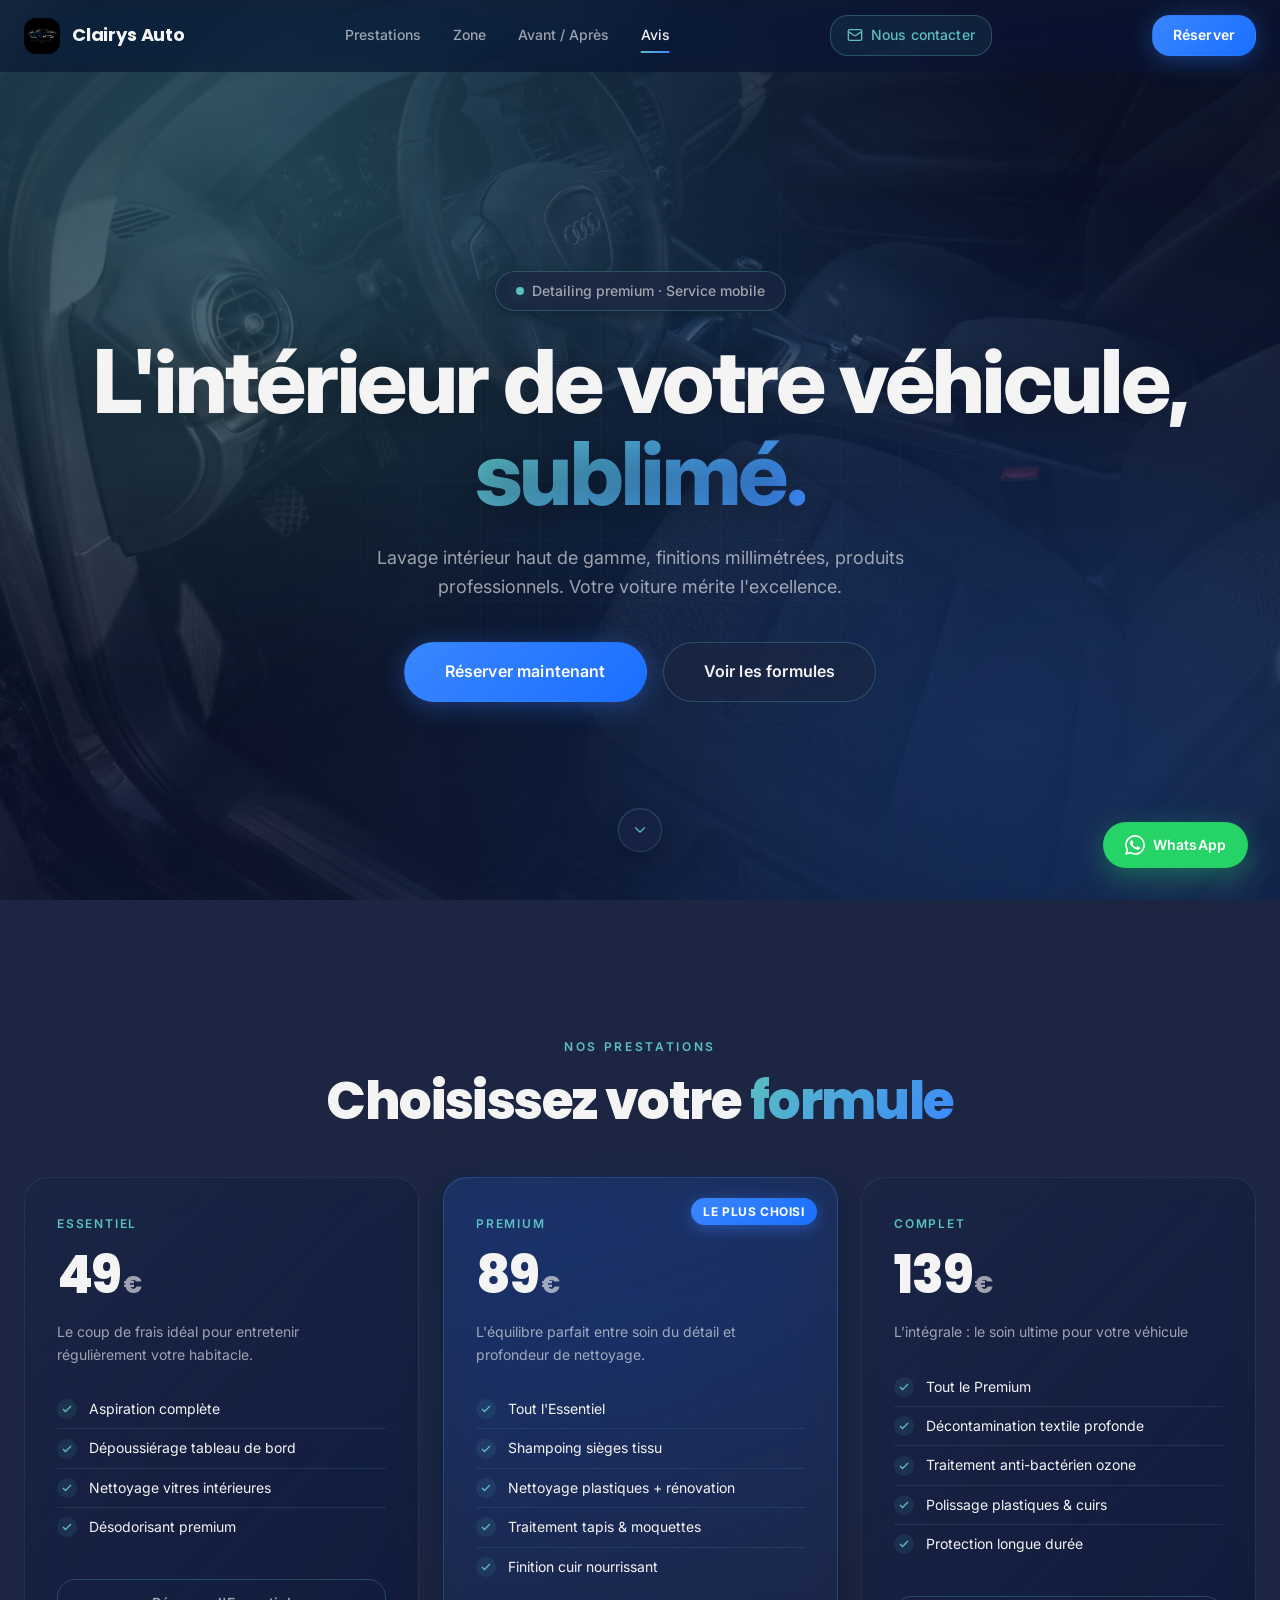
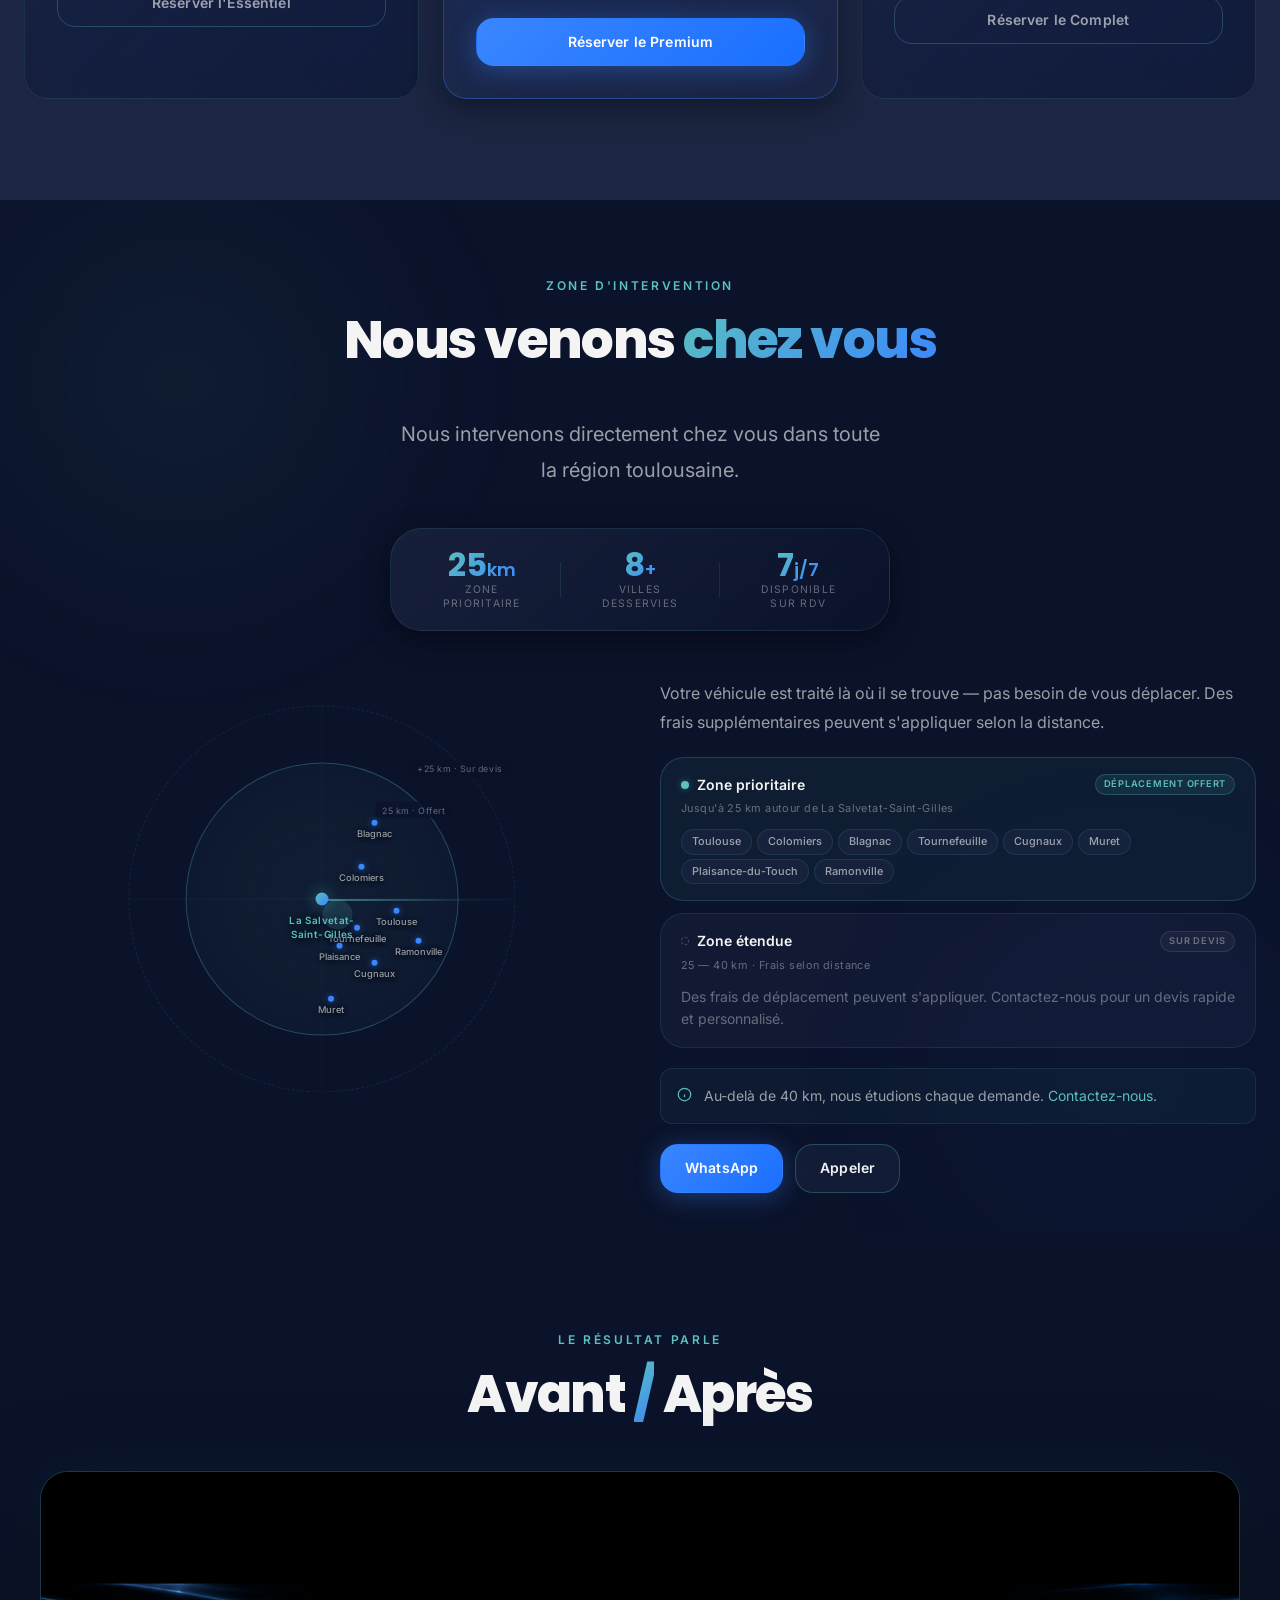
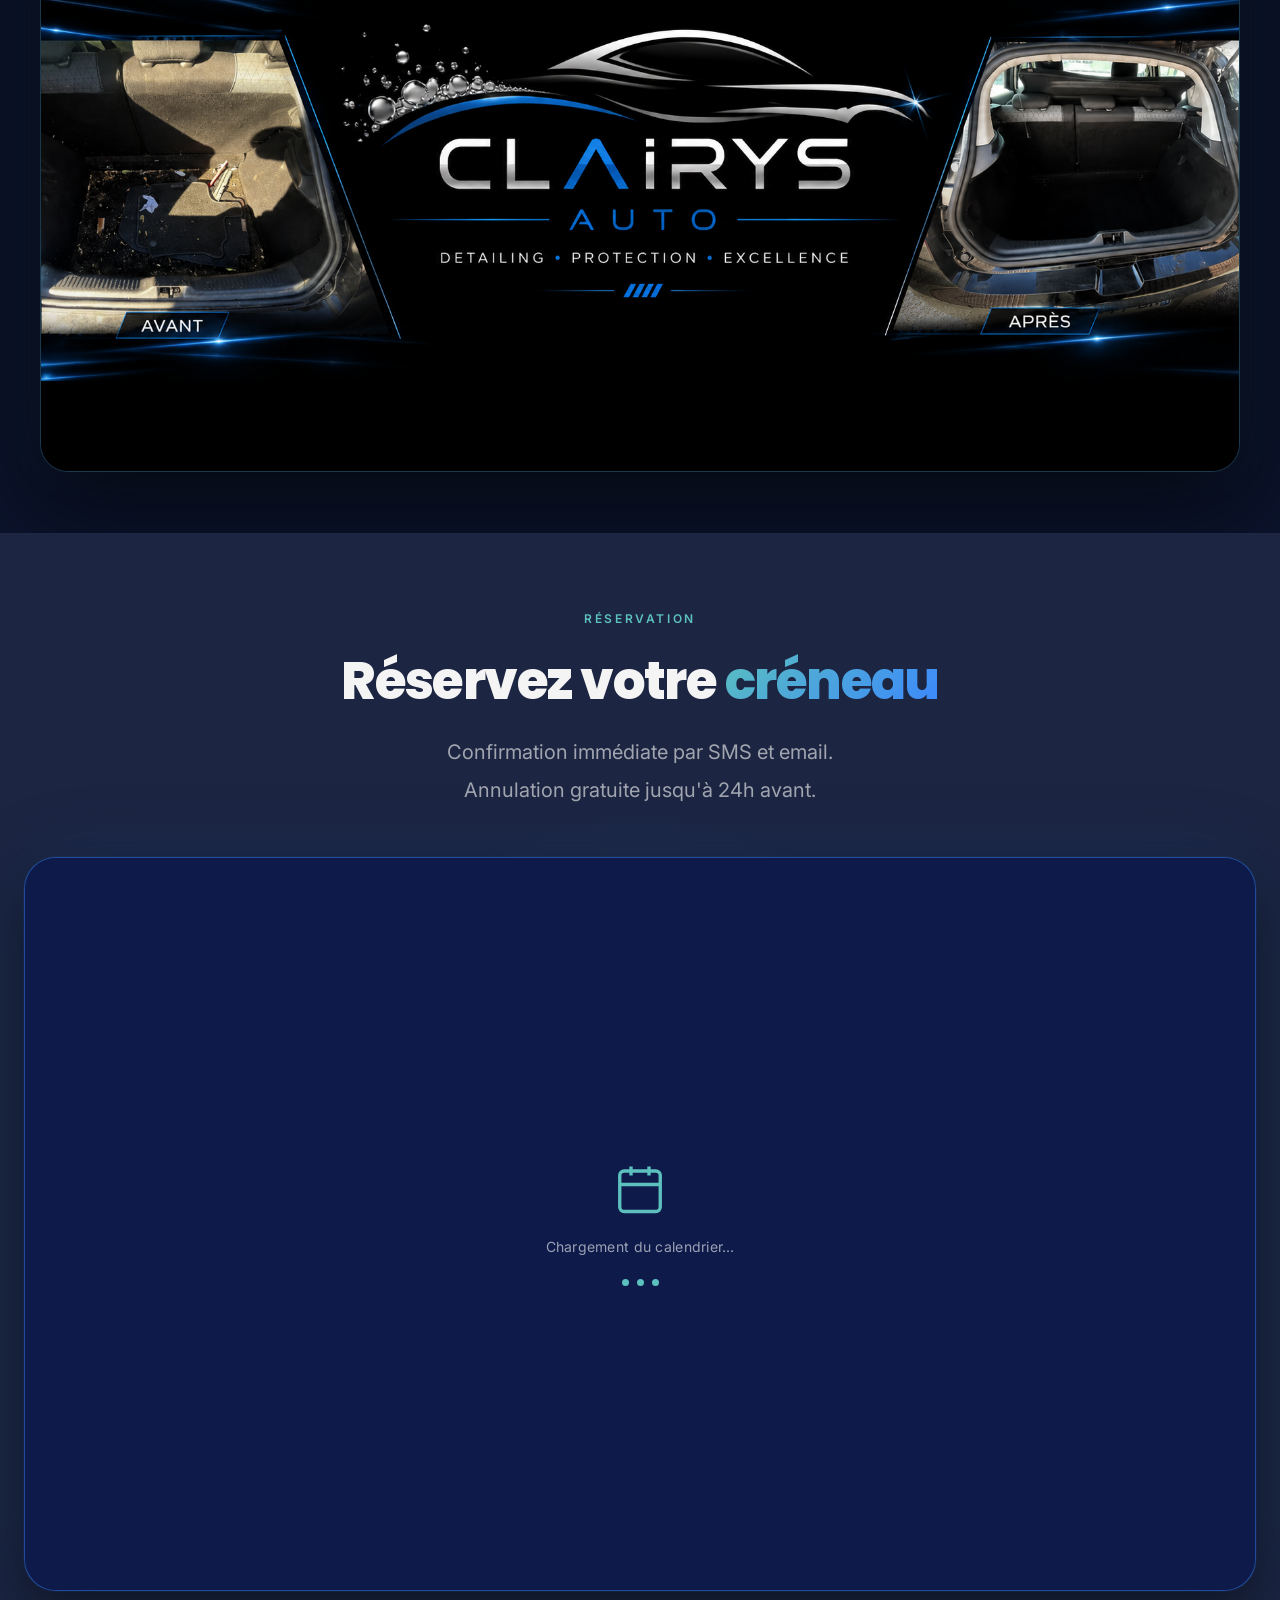
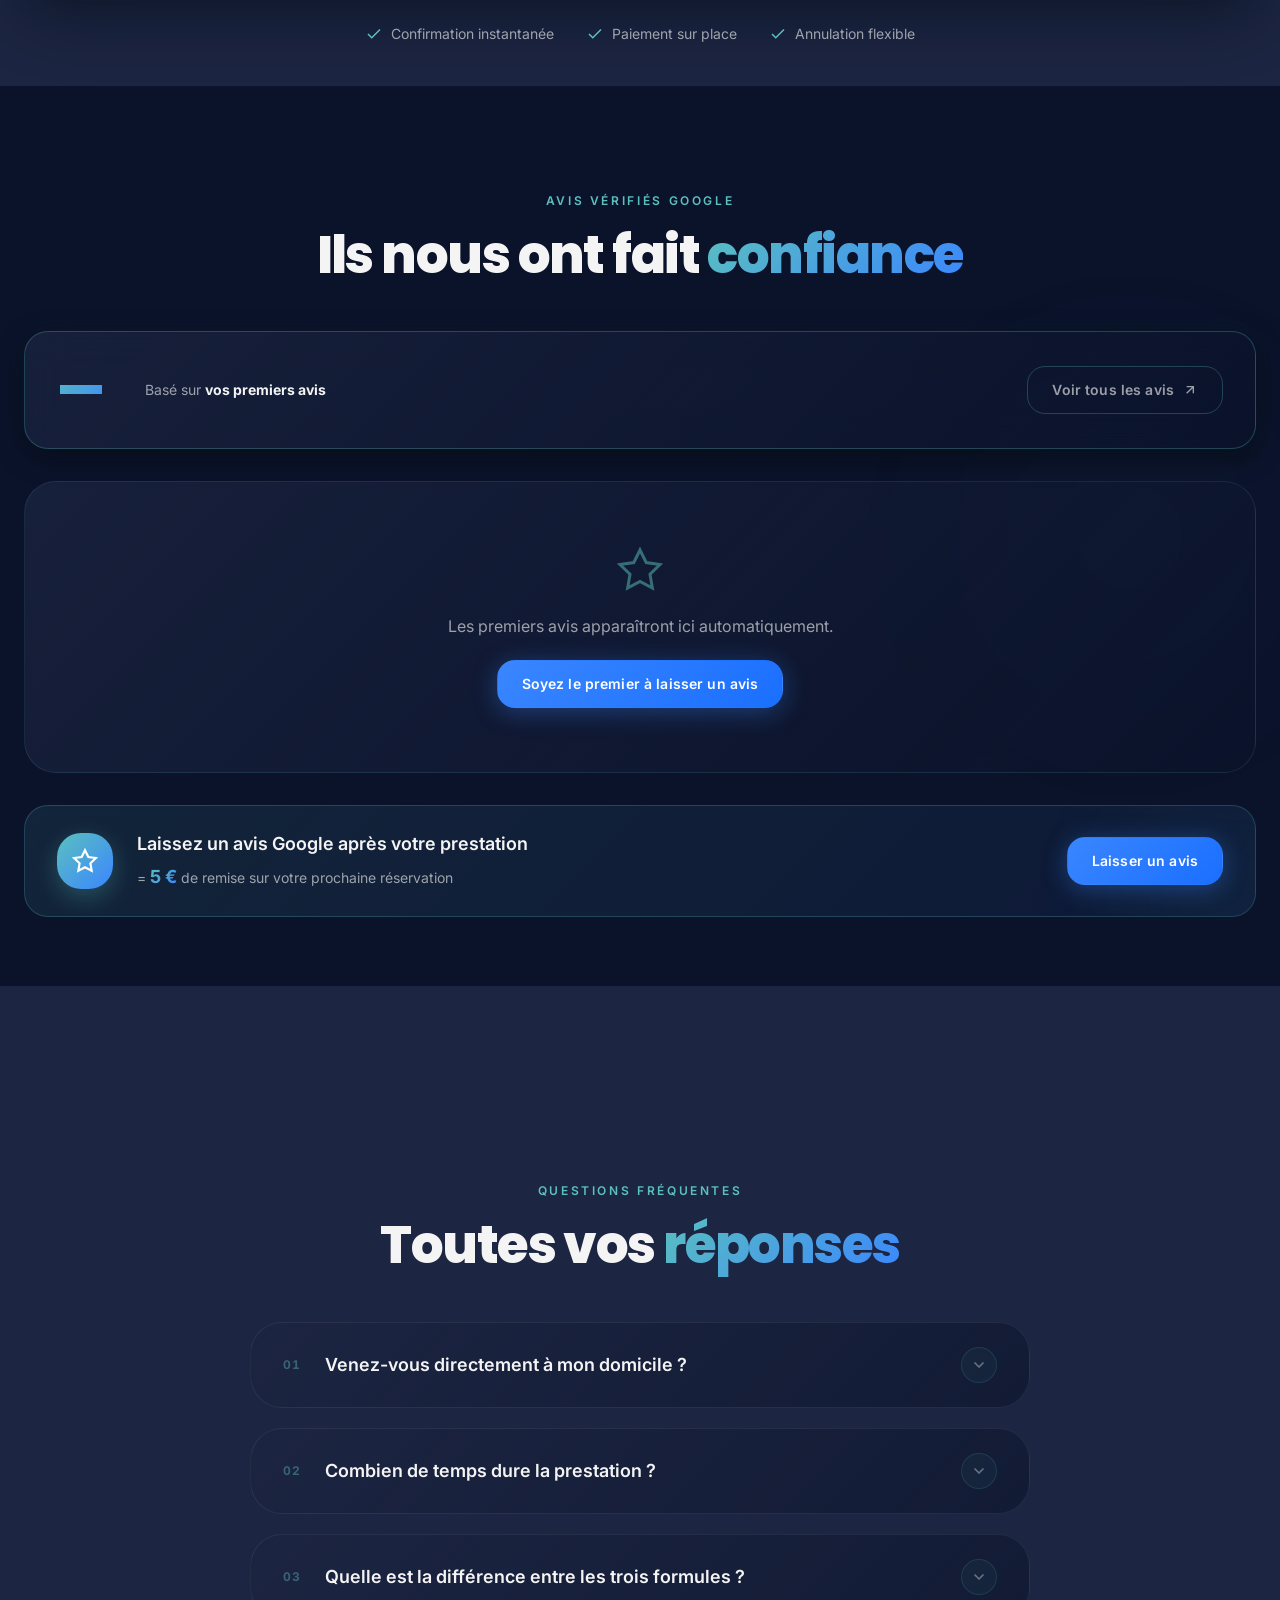
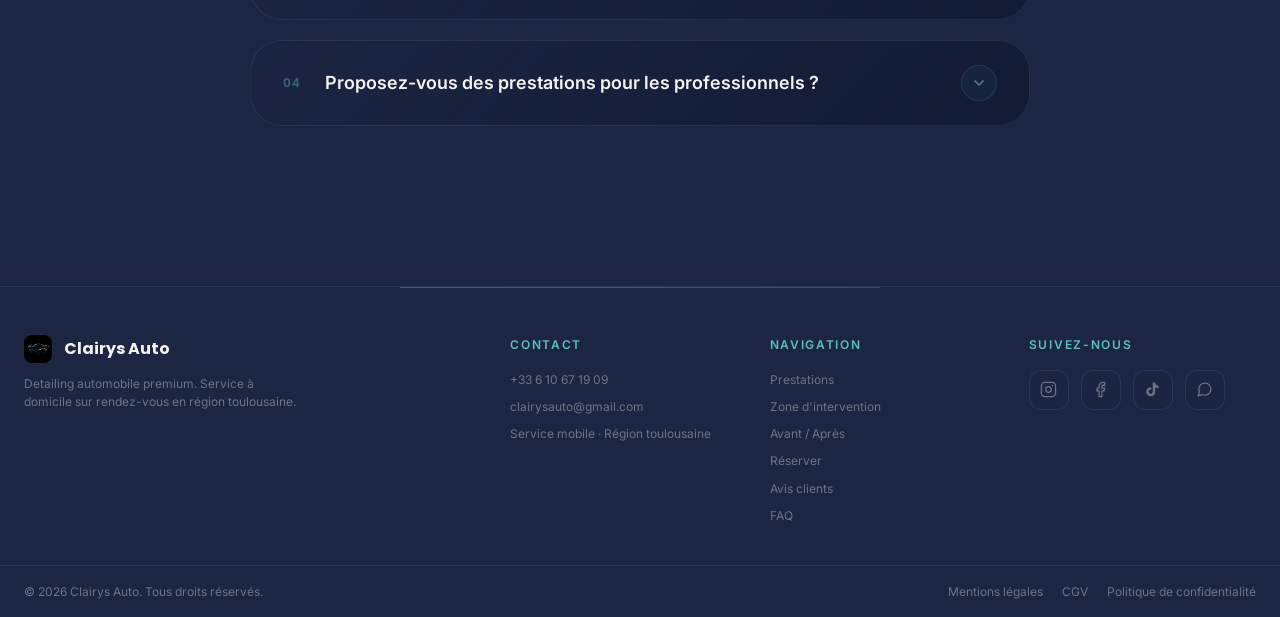
==== commit e9805e67: "fix 1.0111" ====
--- a/index.html
+++ b/index.html
@@ -671,12 +671,18 @@
       <div class="footer__col">
         <h4>Suivez-nous</h4>
         <div class="footer__socials">
-          <!-- REMPLACER : URLs réseaux sociaux -->
-          <a href="#" aria-label="Instagram" target="_blank" rel="noopener"><svg viewBox="0 0 24 24" fill="none" stroke="currentColor" stroke-width="2" aria-hidden="true"><rect x="2" y="2" width="20" height="20" rx="5"/><path d="M16 11.37A4 4 0 1 1 12.63 8 4 4 0 0 1 16 11.37zM17.5 6.5h.01"/></svg></a>
-          <a href="#" aria-label="Facebook" target="_blank" rel="noopener"><svg viewBox="0 0 24 24" fill="none" stroke="currentColor" stroke-width="2" aria-hidden="true"><path d="M18 2h-3a5 5 0 0 0-5 5v3H7v4h3v8h4v-8h3l1-4h-4V7a1 1 0 0 1 1-1h3z"/></svg></a>
-          <a href="#" aria-label="TikTok" target="_blank" rel="noopener"><svg viewBox="0 0 24 24" fill="none" stroke="currentColor" stroke-width="2" aria-hidden="true"><path d="M9 12a4 4 0 1 0 4 4V4a5 5 0 0 0 5 5"/></svg></a>
-          <!-- REMPLACER : WhatsApp -->
-          <a href="https://wa.me/33610671909" aria-label="WhatsApp" target="_blank" rel="noopener"><svg viewBox="0 0 24 24" fill="none" stroke="currentColor" stroke-width="2" aria-hidden="true"><path d="M21 11.5a8.38 8.38 0 0 1-.9 3.8 8.5 8.5 0 0 1-7.6 4.7 8.38 8.38 0 0 1-3.8-.9L3 21l1.9-5.7a8.38 8.38 0 0 1-.9-3.8 8.5 8.5 0 0 1 4.7-7.6 8.38 8.38 0 0 1 3.8-.9h.5a8.48 8.48 0 0 1 8 8v.5z"/></svg></a>
+          <a href="https://www.instagram.com/clairysauto/" aria-label="Instagram" target="_blank" rel="noopener" class="footer__social--insta">
+            <svg viewBox="0 0 24 24" fill="none" stroke="currentColor" stroke-width="1.8" stroke-linecap="round" stroke-linejoin="round" aria-hidden="true"><rect x="2" y="2" width="20" height="20" rx="5"/><path d="M16 11.37A4 4 0 1 1 12.63 8 4 4 0 0 1 16 11.37z"/><line x1="17.5" y1="6.5" x2="17.51" y2="6.5"/></svg>
+          </a>
+          <a href="https://www.facebook.com/profile.php?id=61589477621953" aria-label="Facebook" target="_blank" rel="noopener" class="footer__social--fb">
+            <svg viewBox="0 0 24 24" fill="none" stroke="currentColor" stroke-width="1.8" stroke-linecap="round" stroke-linejoin="round" aria-hidden="true"><path d="M18 2h-3a5 5 0 0 0-5 5v3H7v4h3v8h4v-8h3l1-4h-4V7a1 1 0 0 1 1-1h3z"/></svg>
+          </a>
+          <a href="https://www.tiktok.com/@clairys_auto" aria-label="TikTok" target="_blank" rel="noopener" class="footer__social--tiktok">
+            <svg viewBox="0 0 24 24" fill="currentColor" aria-hidden="true"><path d="M19.59 6.69a4.83 4.83 0 0 1-3.77-4.25V2h-3.45v13.67a2.89 2.89 0 0 1-2.88 2.5 2.89 2.89 0 0 1-2.89-2.89 2.89 2.89 0 0 1 2.89-2.89c.28 0 .54.04.79.1V9.01a6.3 6.3 0 0 0-.79-.05 6.34 6.34 0 0 0-6.34 6.34 6.34 6.34 0 0 0 6.34 6.34 6.34 6.34 0 0 0 6.33-6.34V8.69a8.18 8.18 0 0 0 4.77 1.52V6.73a4.85 4.85 0 0 1-1-.04z"/></svg>
+          </a>
+          <a href="https://wa.me/33610671909" aria-label="WhatsApp" target="_blank" rel="noopener" class="footer__social--wa">
+            <svg viewBox="0 0 24 24" fill="none" stroke="currentColor" stroke-width="1.8" stroke-linecap="round" stroke-linejoin="round" aria-hidden="true"><path d="M21 11.5a8.38 8.38 0 0 1-.9 3.8 8.5 8.5 0 0 1-7.6 4.7 8.38 8.38 0 0 1-3.8-.9L3 21l1.9-5.7a8.38 8.38 0 0 1-.9-3.8 8.5 8.5 0 0 1 4.7-7.6 8.38 8.38 0 0 1 3.8-.9h.5a8.48 8.48 0 0 1 8 8v.5z"/></svg>
+          </a>
         </div>
       </div>
     </div>
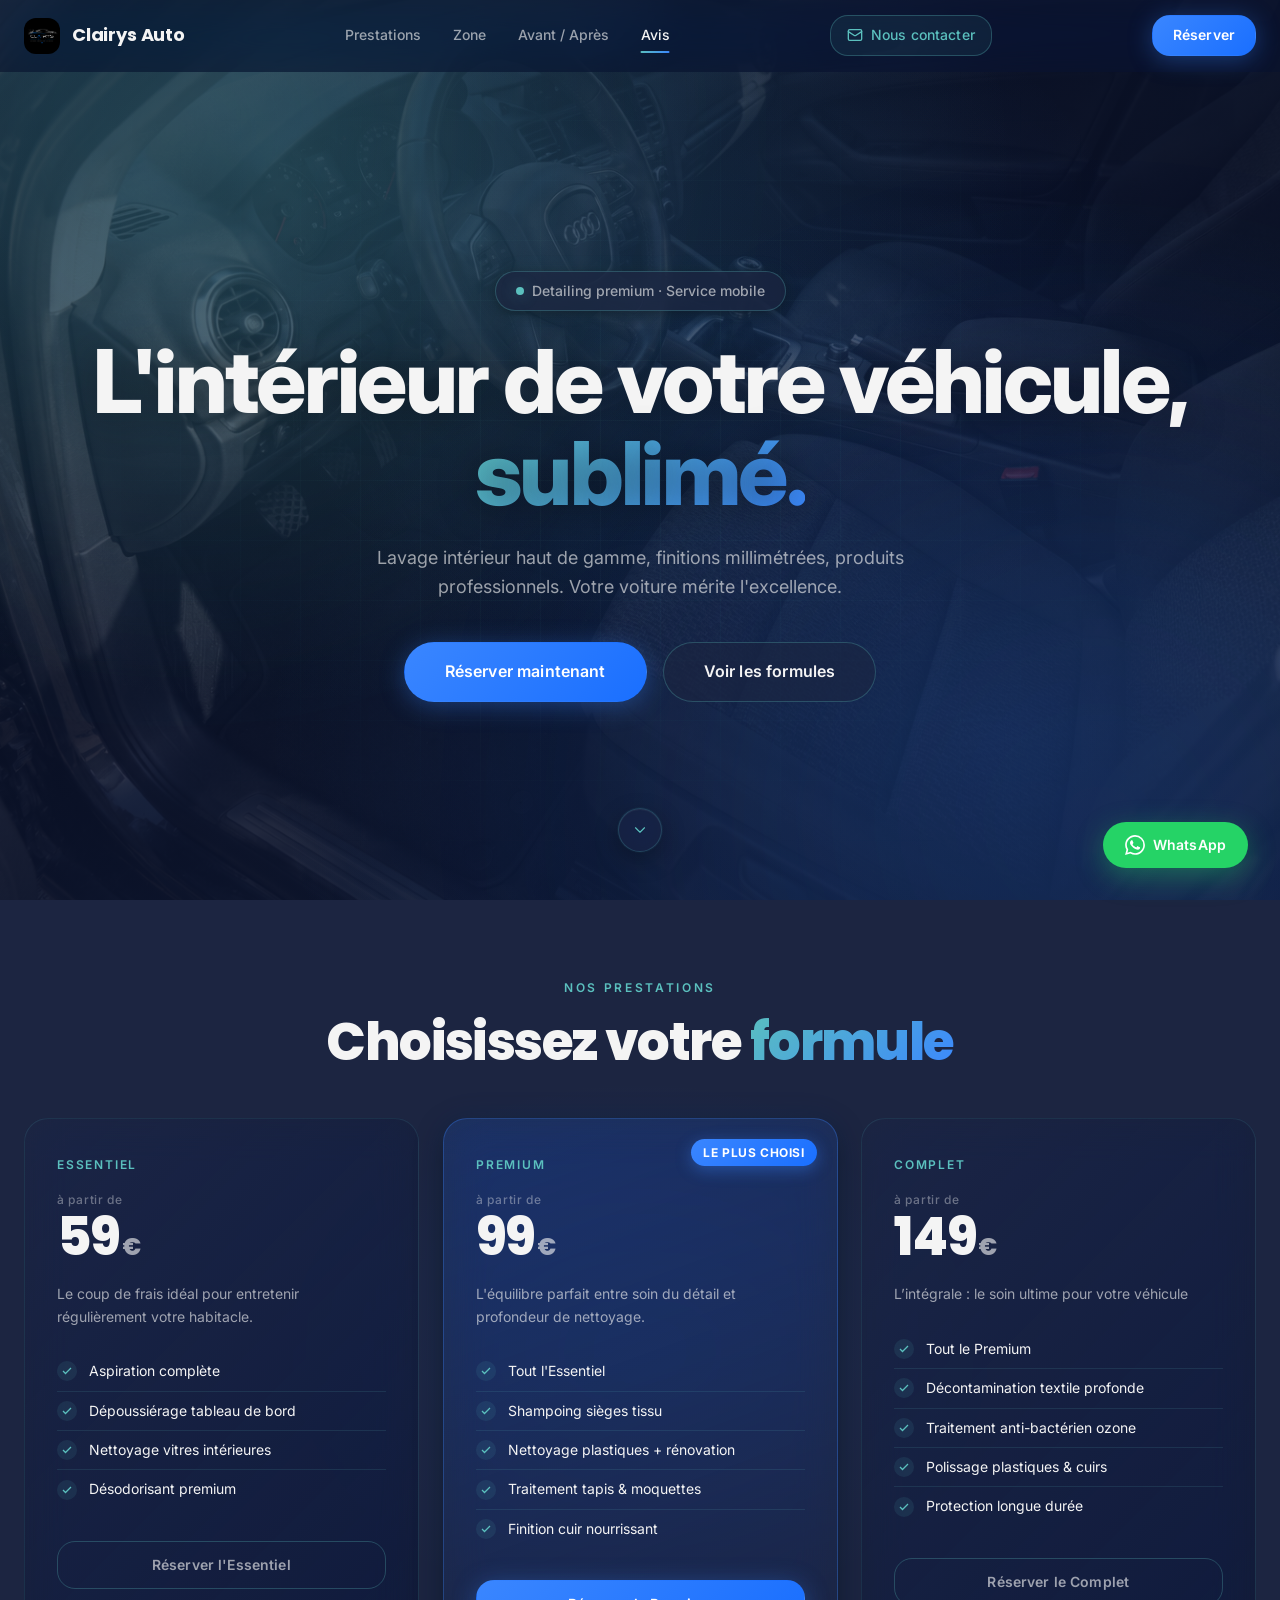
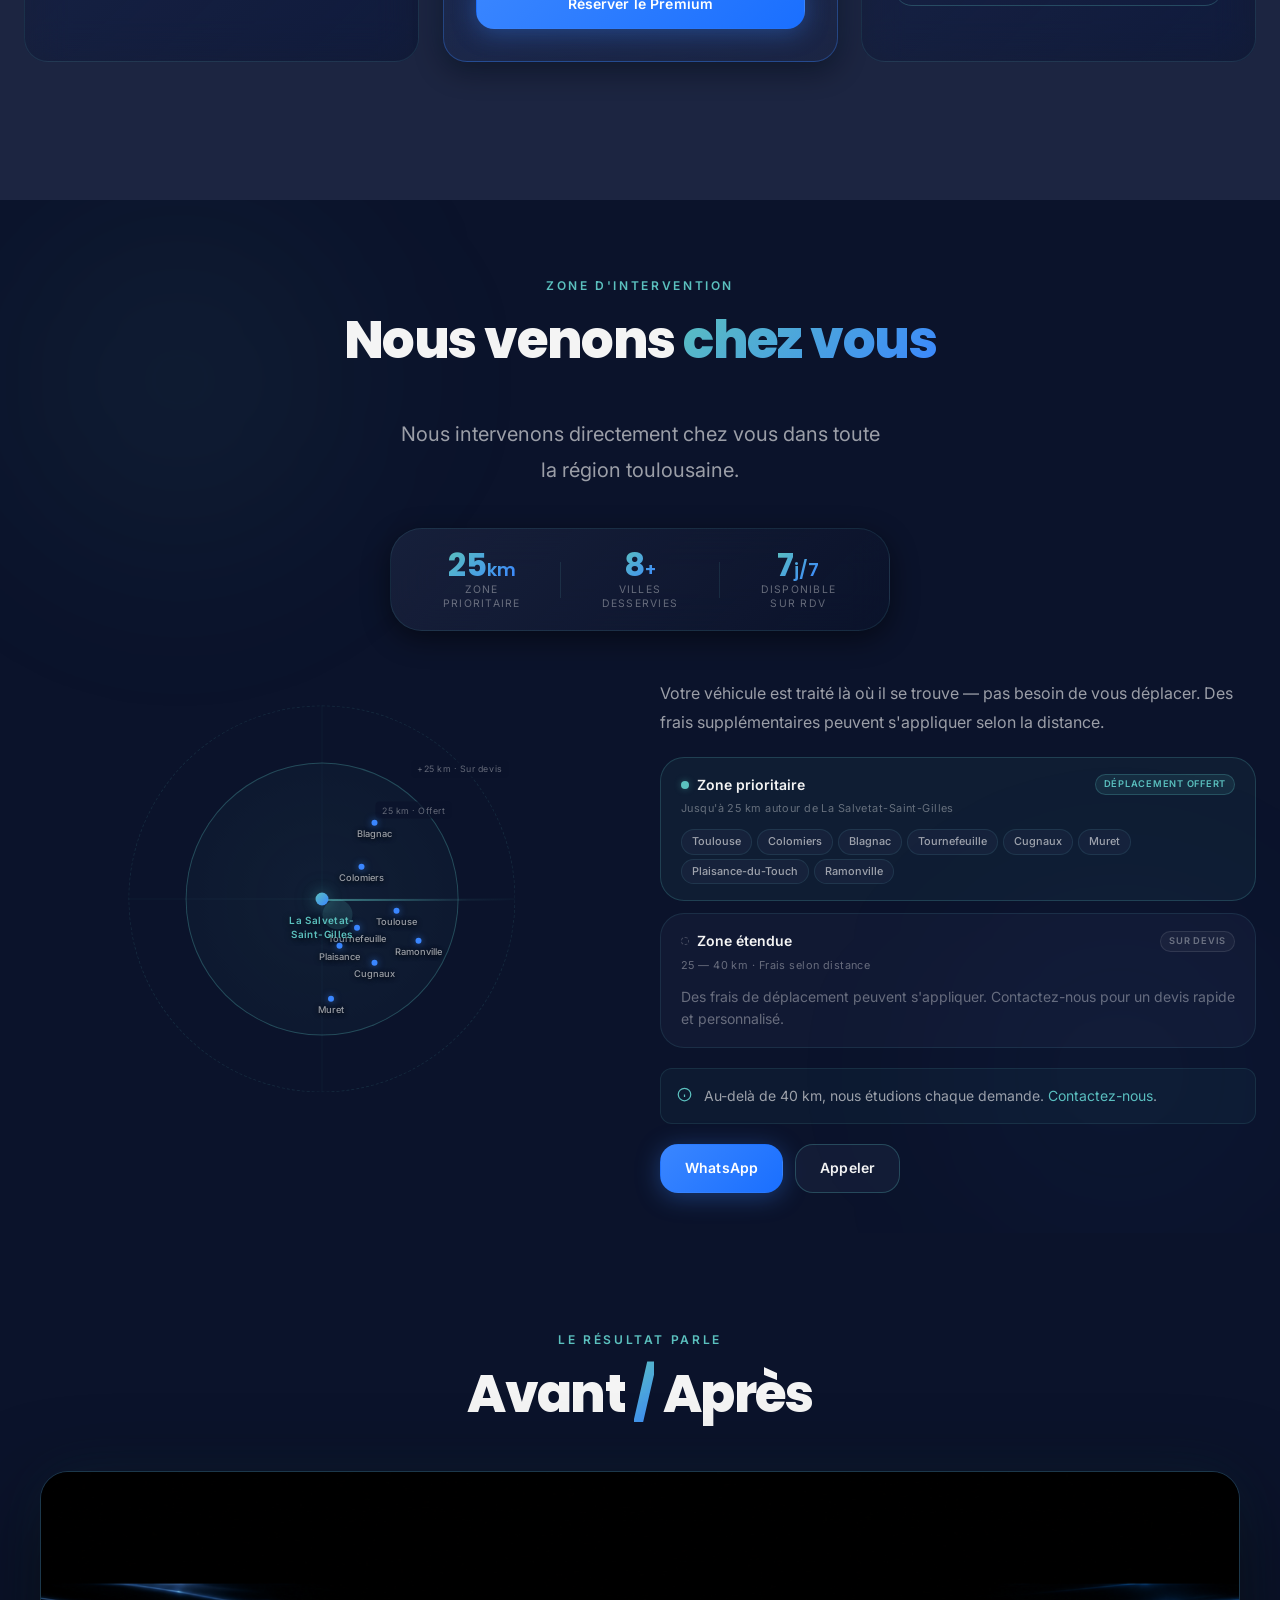
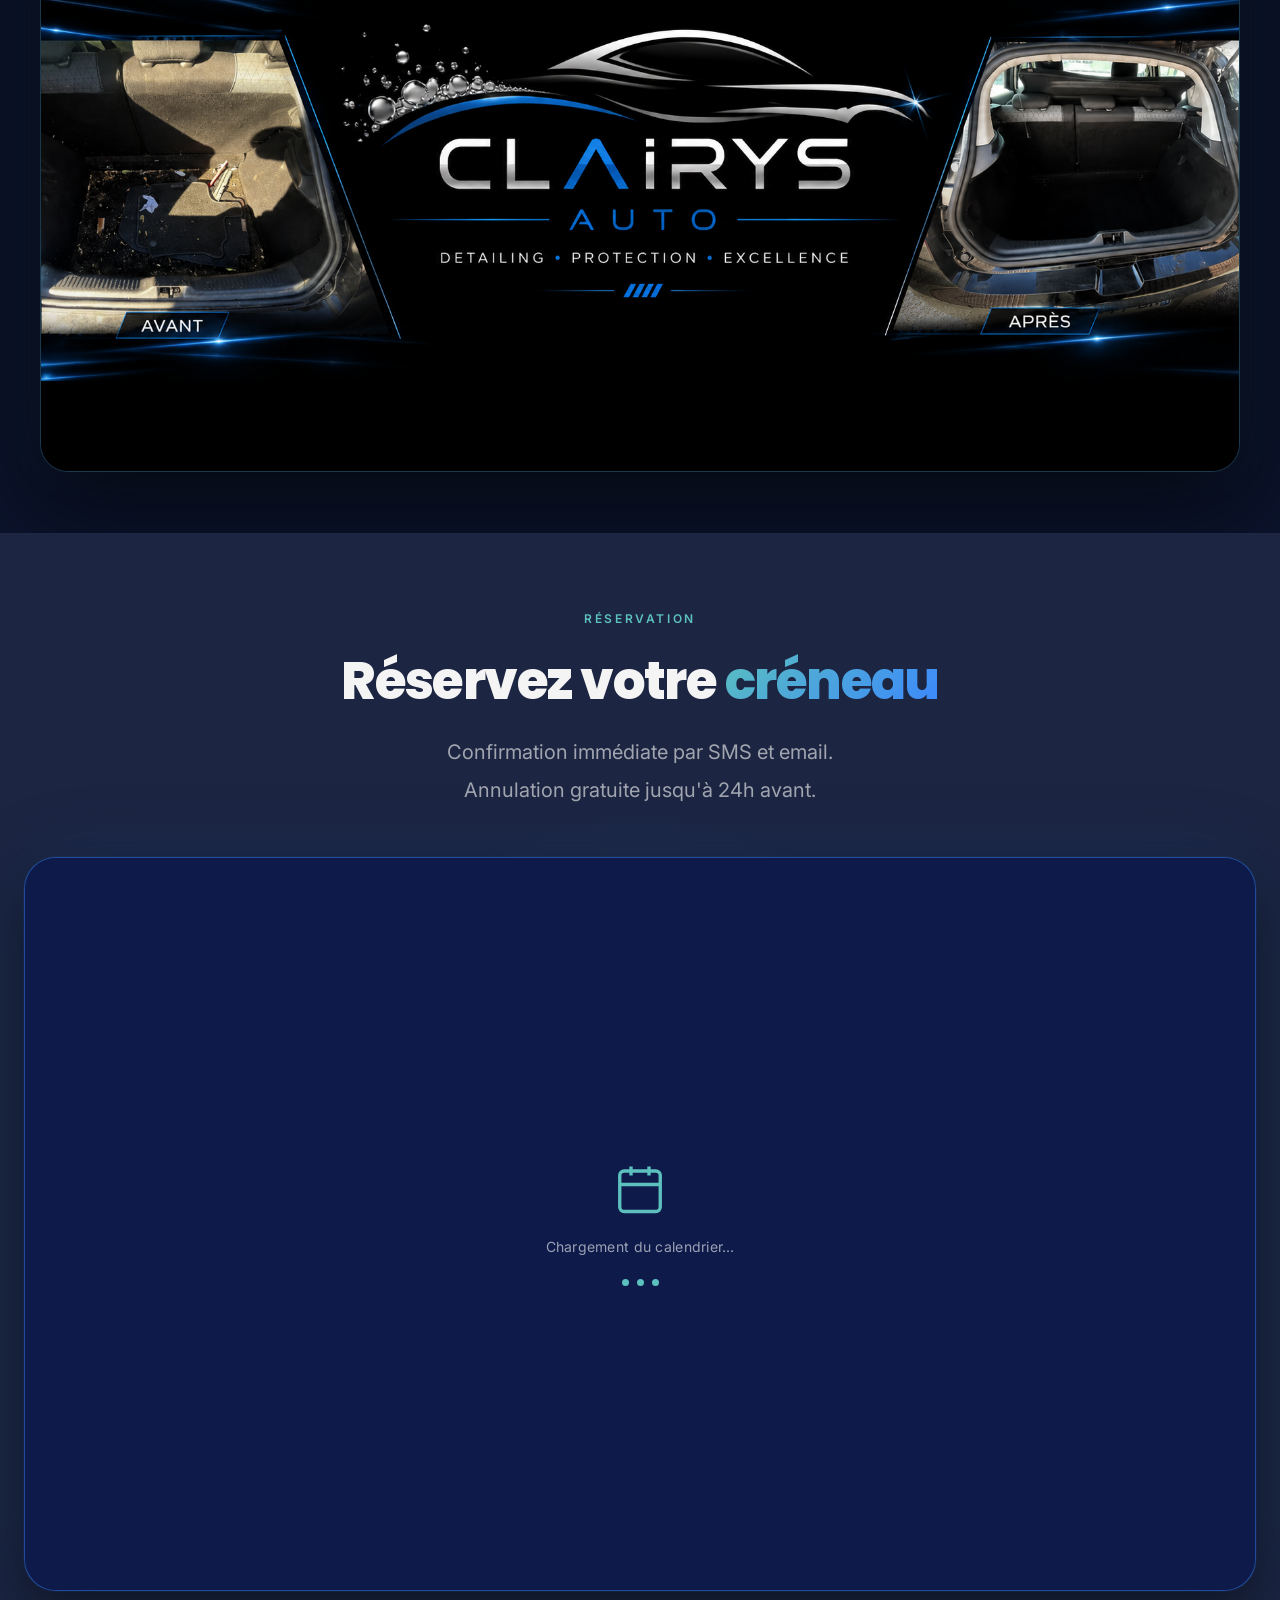
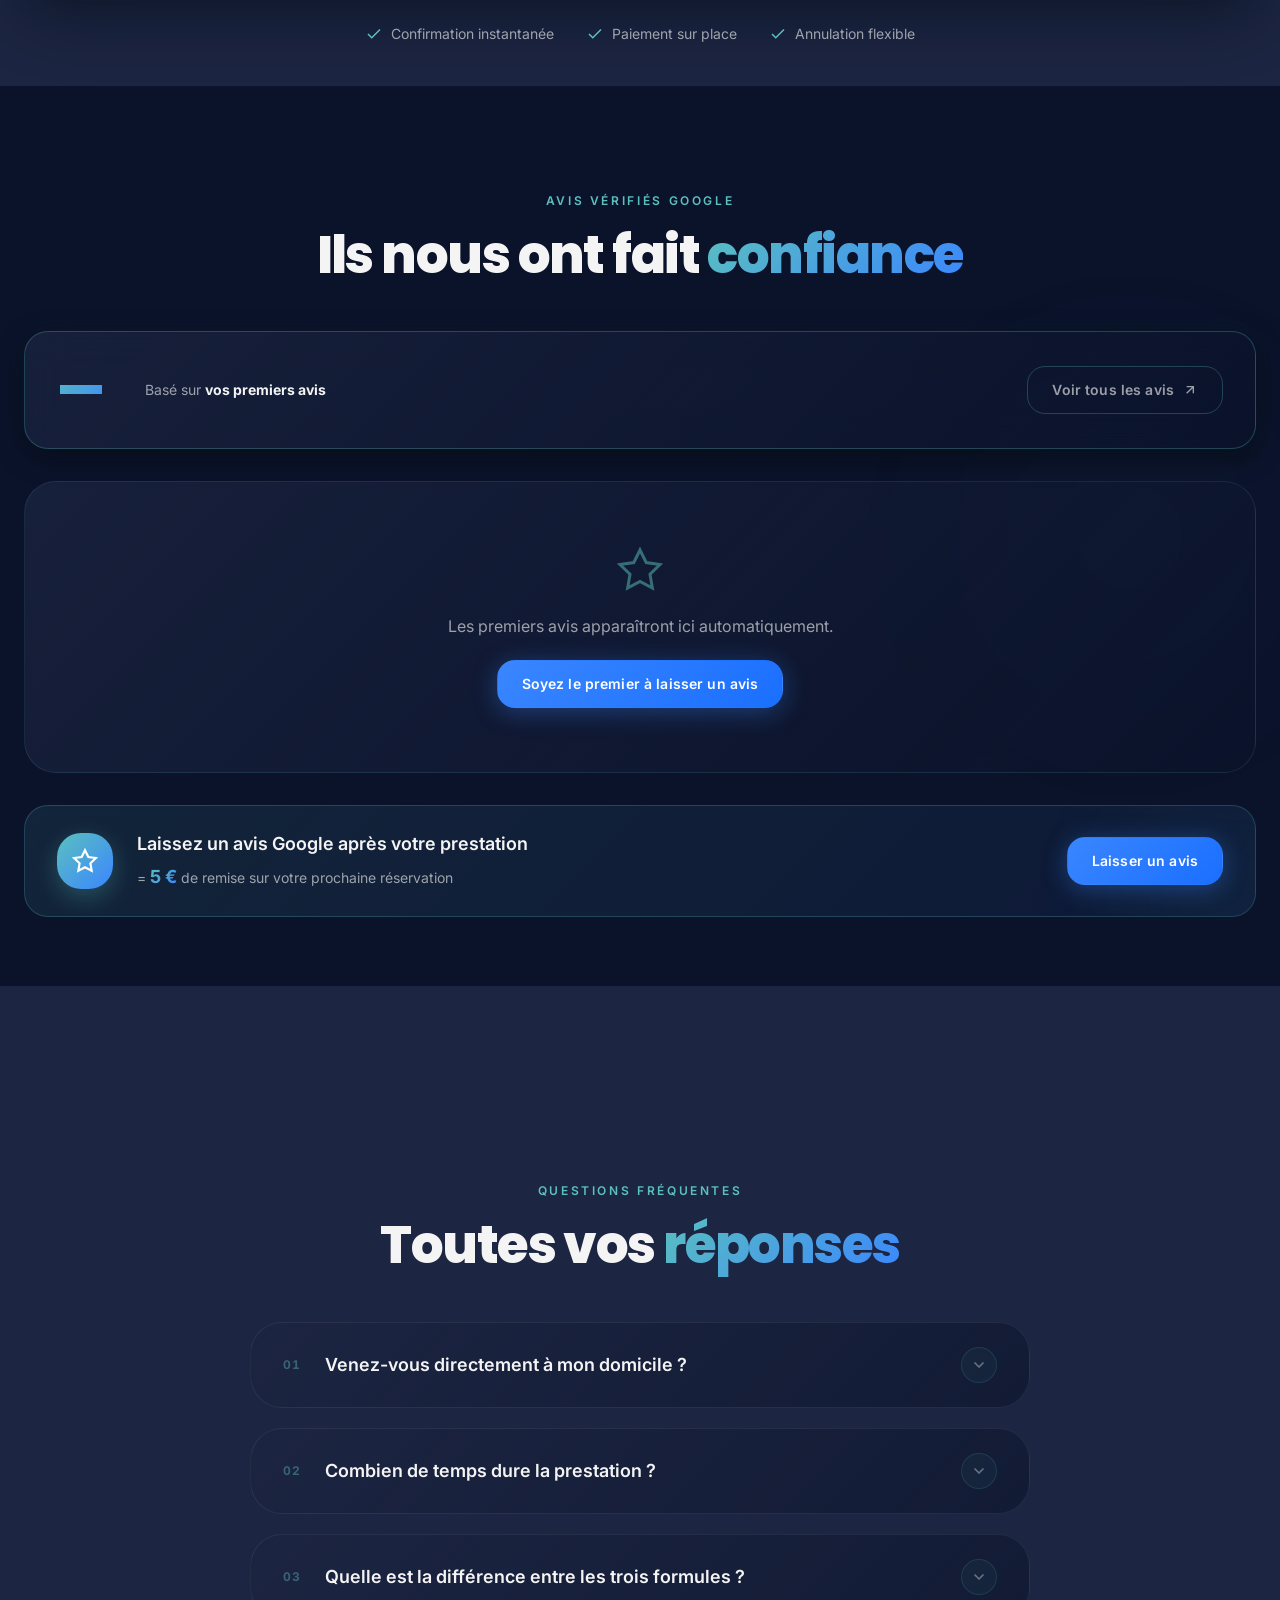
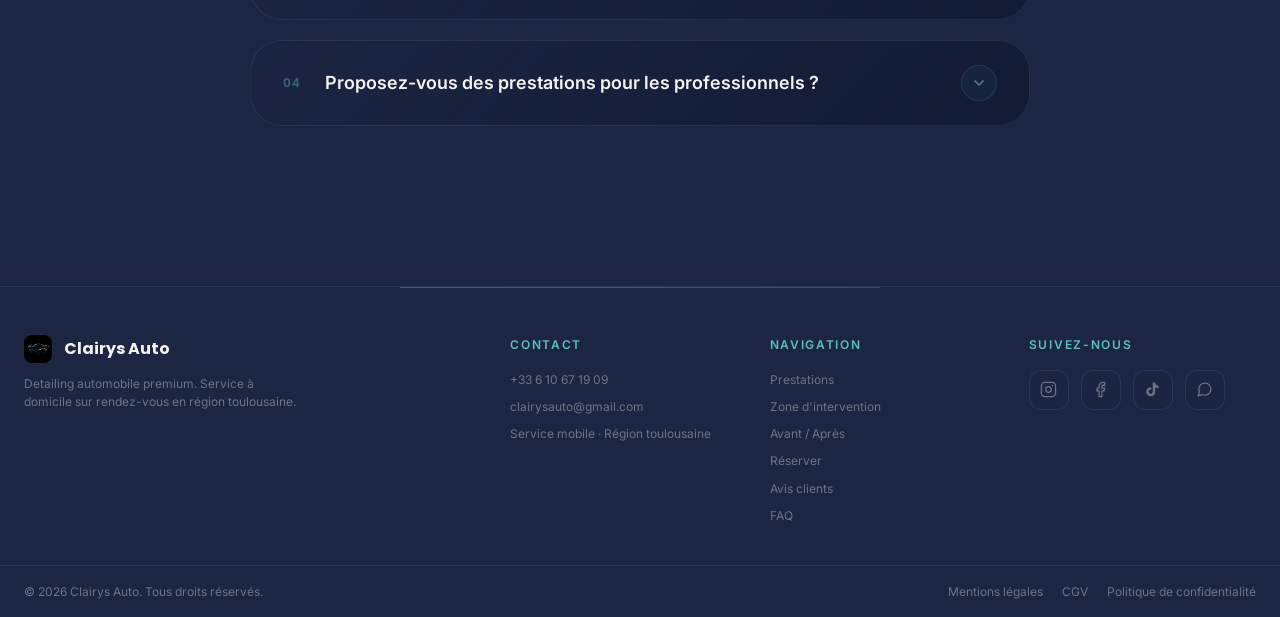
==== commit a761a39e: "v1" ====
--- a/index.html
+++ b/index.html
@@ -7,13 +7,13 @@
 
   <!-- Preload hero image for LCP -->
   <link rel="preload" as="image" href="assets/images/hero-bg.jpg" fetchpriority="high" />
-  <meta name="description" content="Service de detailing automobile premium à domicile en région toulousaine. Lavage intérieur haut de gamme, finitions millimétrées, produits professionnels. Formules dès 49 €. Réservez en ligne." />
+  <meta name="description" content="Service de detailing automobile premium à domicile en région toulousaine. Lavage intérieur haut de gamme, finitions millimétrées, produits professionnels. Formules dès 59 €. Réservez en ligne." />
   <title>Clairys Auto — Detailing automobile premium · région toulousaine</title>
 
   <!-- Open Graph -->
   <meta property="og:type" content="website" />
   <meta property="og:title" content="Clairys Auto — Detailing automobile premium" />
-  <meta property="og:description" content="Lavage intérieur haut de gamme à domicile en région toulousaine. Formules dès 49 €. Résultat garanti." />
+  <meta property="og:description" content="Lavage intérieur haut de gamme à domicile en région toulousaine. Formules dès 59 €. Résultat garanti." />
   <meta property="og:image" content="assets/images/hero-bg.jpg" />
   <!-- REMPLACER : votre-domaine.fr -->
   <meta property="og:url" content="https://votre-domaine.fr" />
@@ -222,7 +222,8 @@
             <div class="service-card__header">
               <span class="service-card__tag">Essentiel</span>
               <div class="service-card__price">
-                <span class="price">49<span>€</span></span>
+                <span class="price-from">à partir de</span>
+                <span class="price">59<span>€</span></span>
               </div>
             </div>
             <p class="service-card__desc">Le coup de frais idéal pour entretenir régulièrement votre habitacle.</p>
@@ -240,7 +241,8 @@
             <div class="service-card__header">
               <span class="service-card__tag">Premium</span>
               <div class="service-card__price">
-                <span class="price">89<span>€</span></span>
+                <span class="price-from">à partir de</span>
+                <span class="price">99<span>€</span></span>
               </div>
             </div>
             <p class="service-card__desc">L'équilibre parfait entre soin du détail et profondeur de nettoyage.</p>
@@ -258,7 +260,8 @@
             <div class="service-card__header">
               <span class="service-card__tag">Complet</span>
               <div class="service-card__price">
-                <span class="price">139<span>€</span></span>
+                <span class="price-from">à partir de</span>
+                <span class="price">149<span>€</span></span>
               </div>
             </div>
             <p class="service-card__desc">L’intégrale : le soin ultime pour votre véhicule</p>
@@ -272,6 +275,12 @@
             <a href="#booking" class="btn btn--outline btn--block">Réserver le Complet</a>
           </article>
         </div>
+
+        <p class="services__disclaimer animate-on-scroll">
+          <svg viewBox="0 0 24 24" fill="none" stroke="currentColor" stroke-width="2" stroke-linecap="round" stroke-linejoin="round" aria-hidden="true"><circle cx="12" cy="12" r="10"/><line x1="12" y1="8" x2="12" y2="12"/><line x1="12" y1="16" x2="12.01" y2="16"/></svg>
+          Tarifs indicatifs — un supplément peut s'appliquer selon l'état du véhicule (tabac, poils d'animaux, boue, taches tenaces).
+        </p>
+
       </div>
     </section>
 
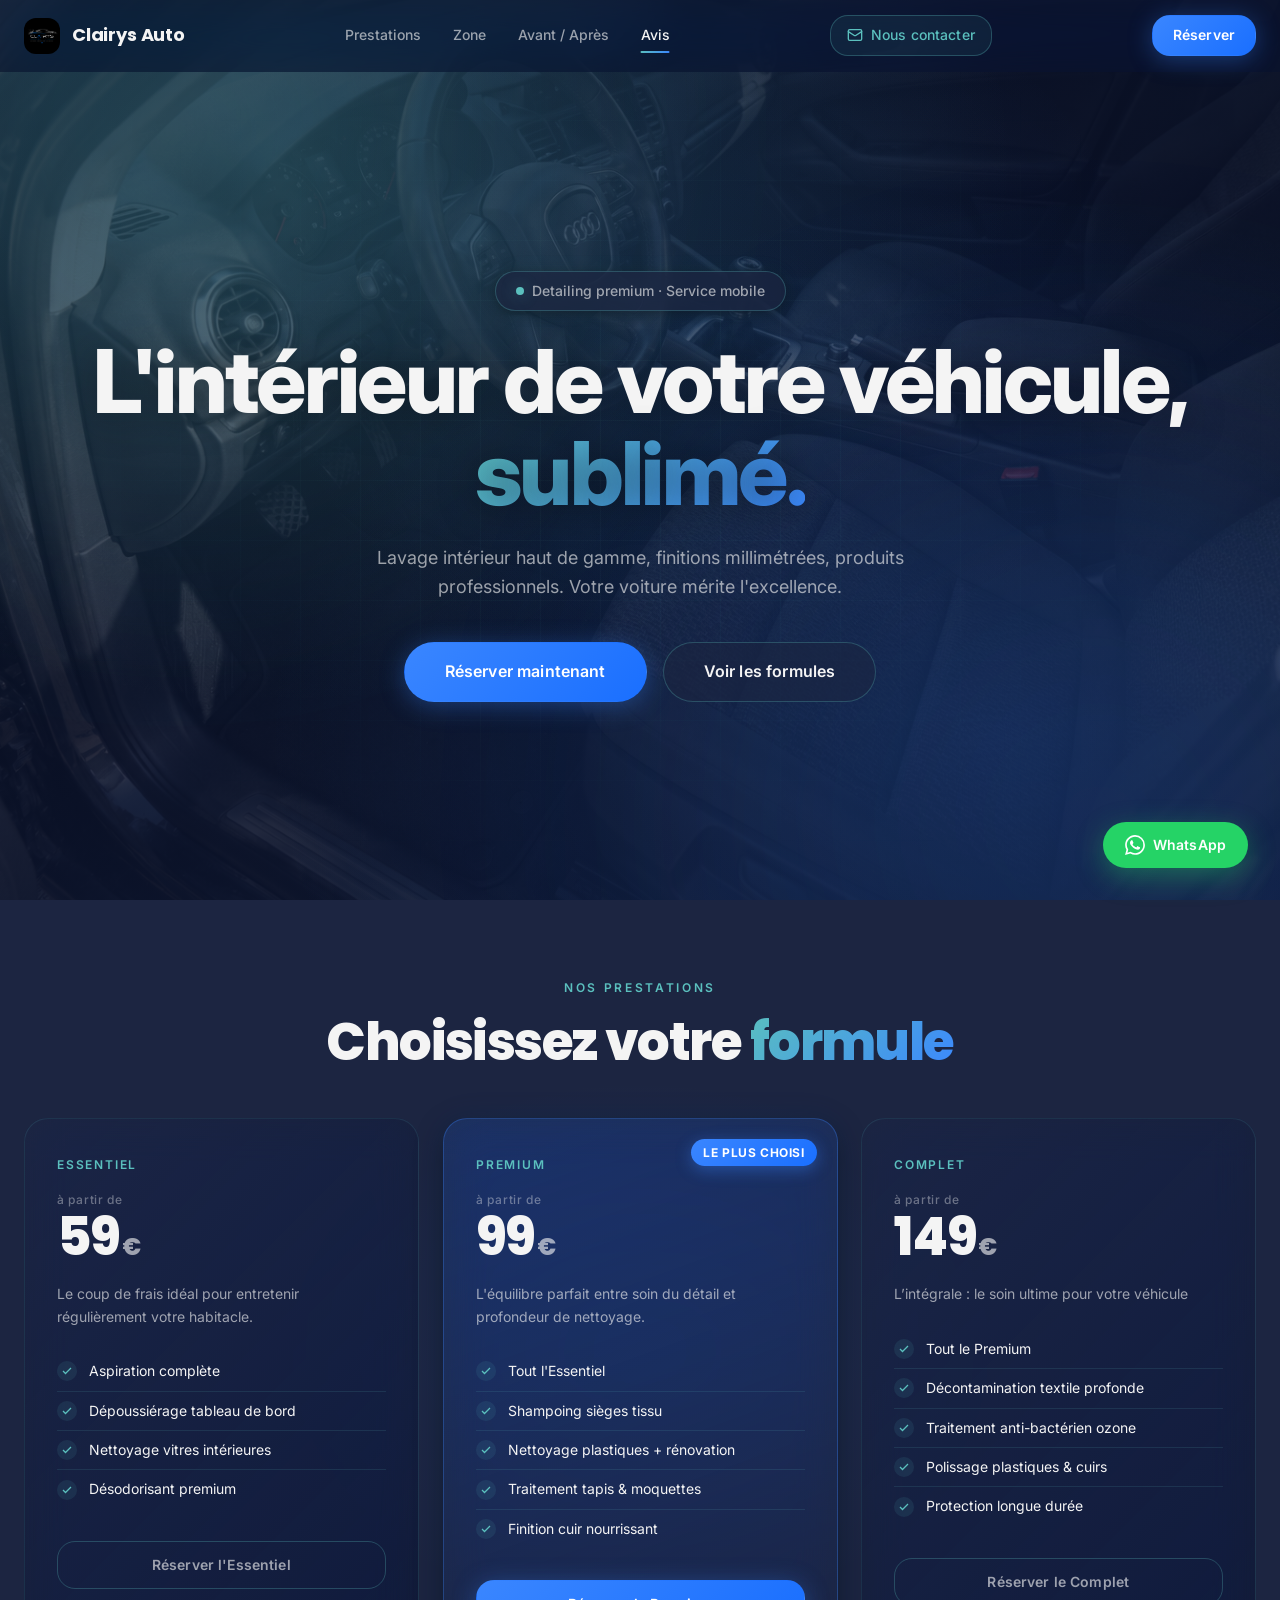
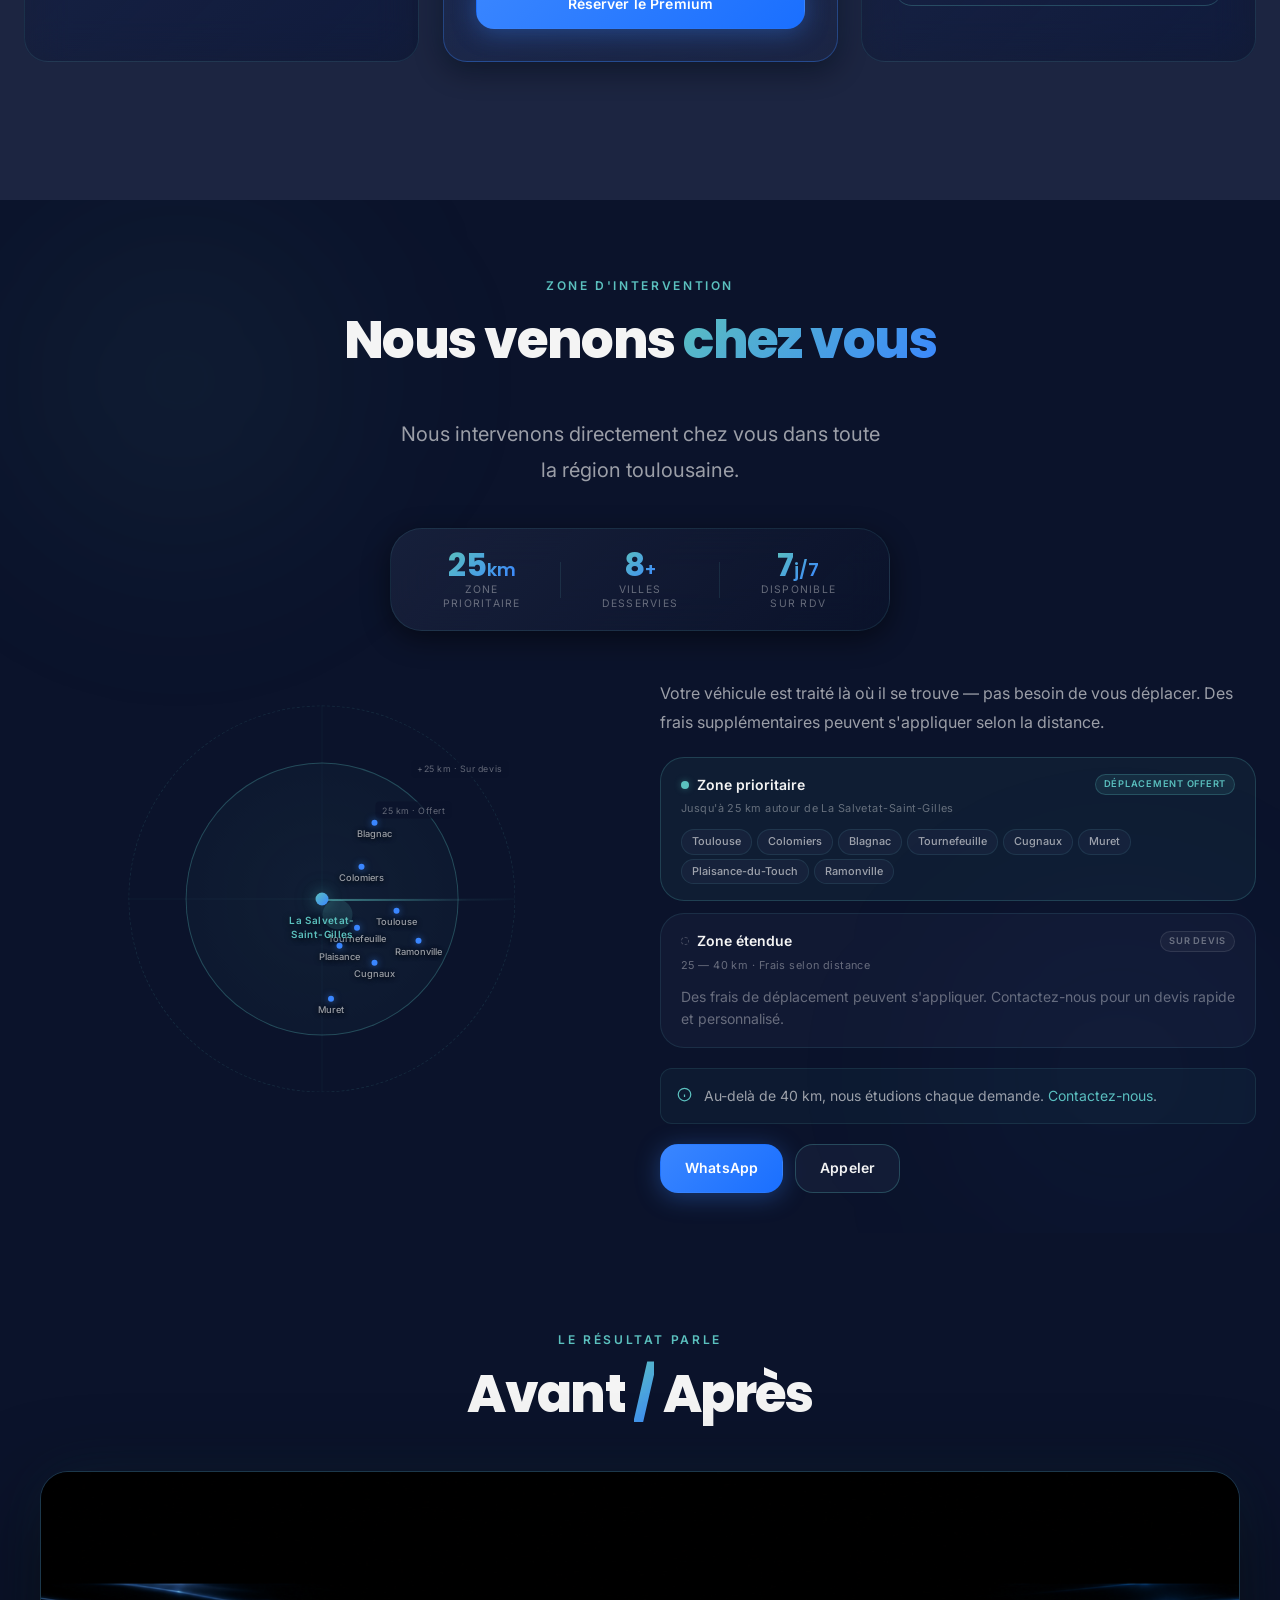
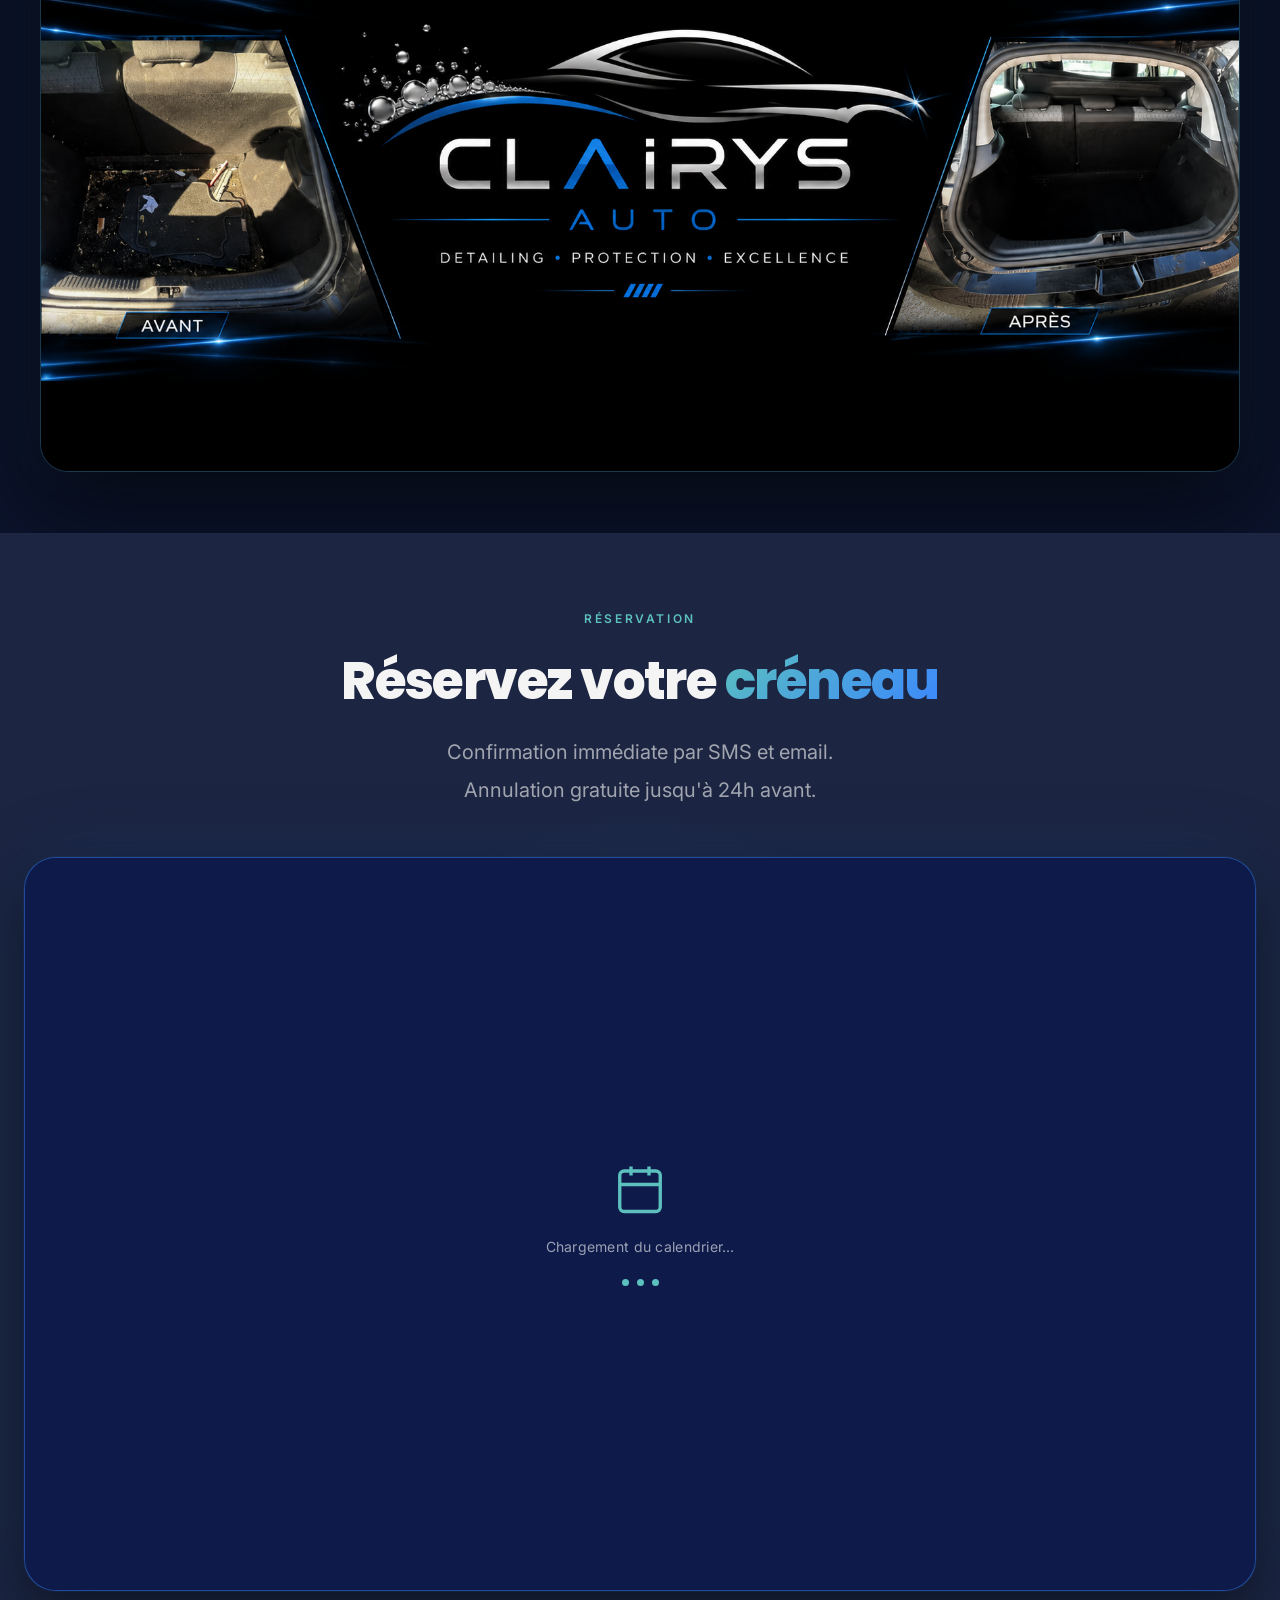
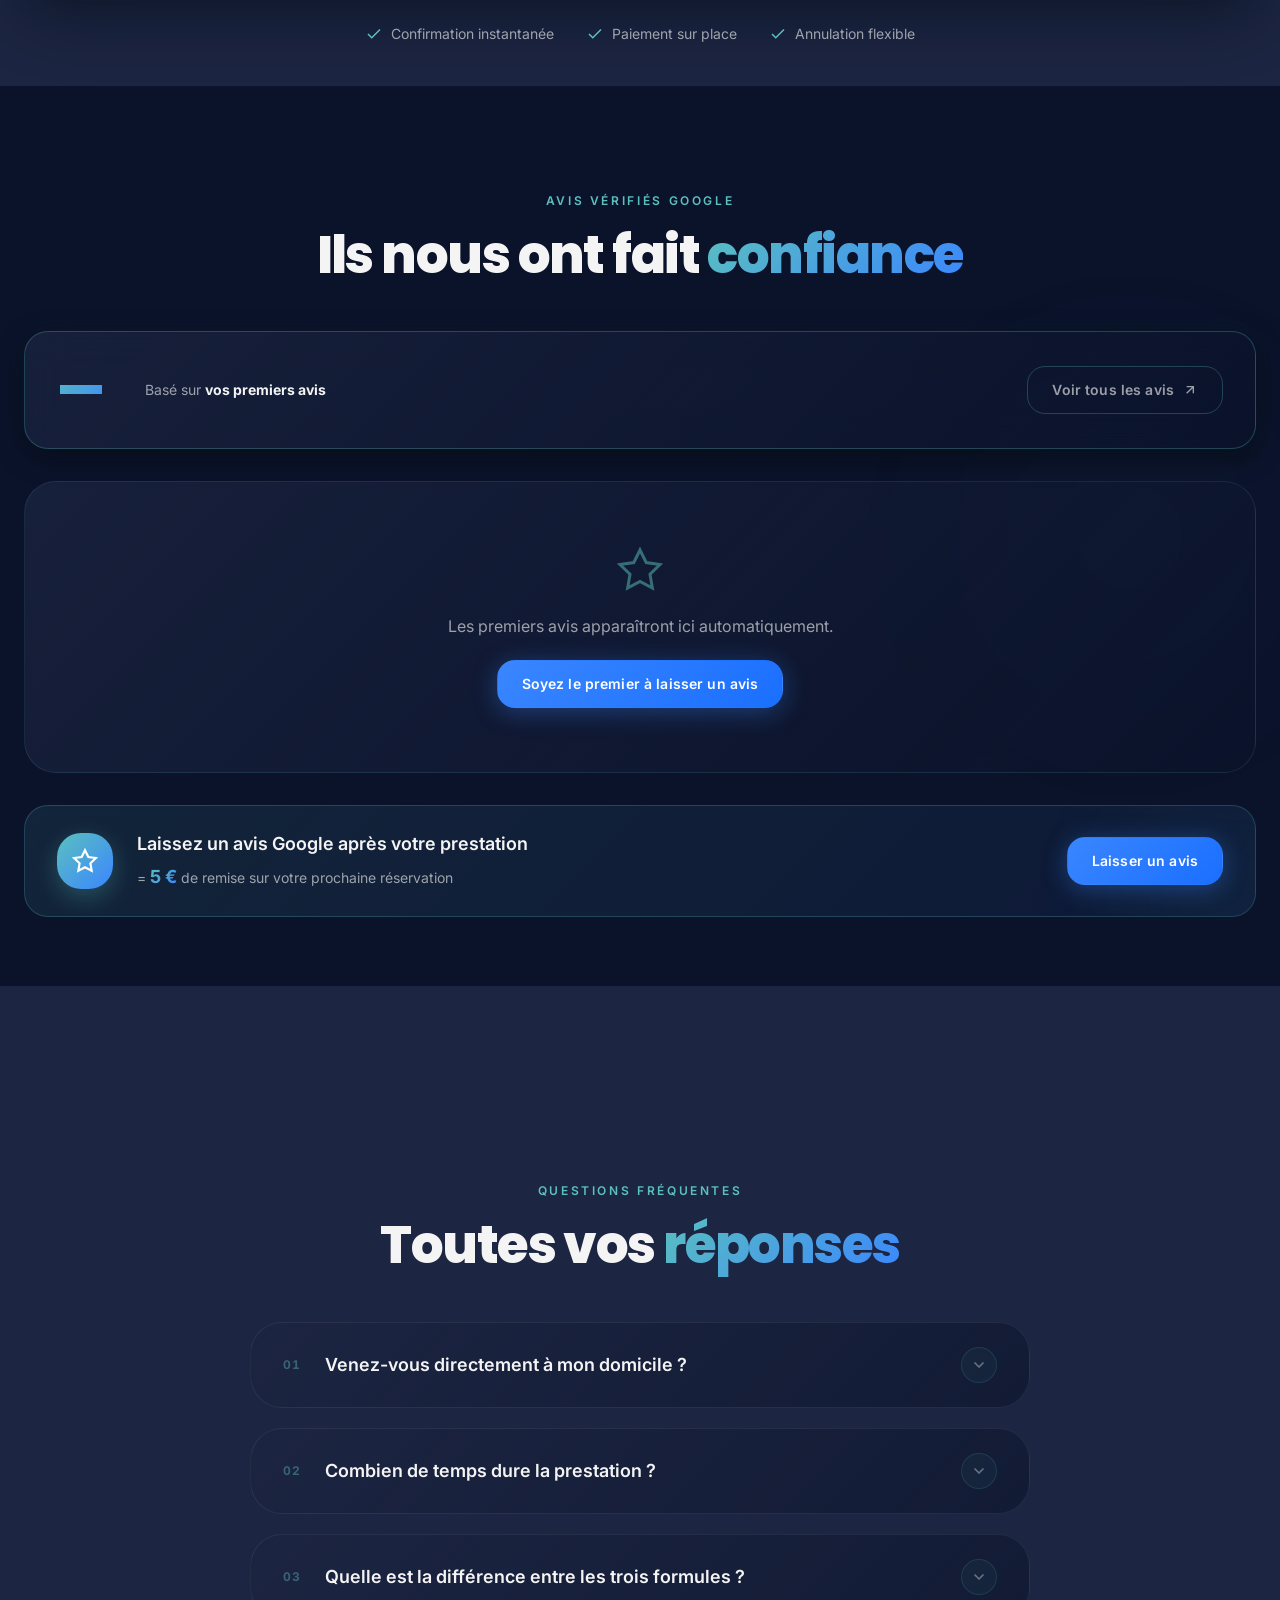
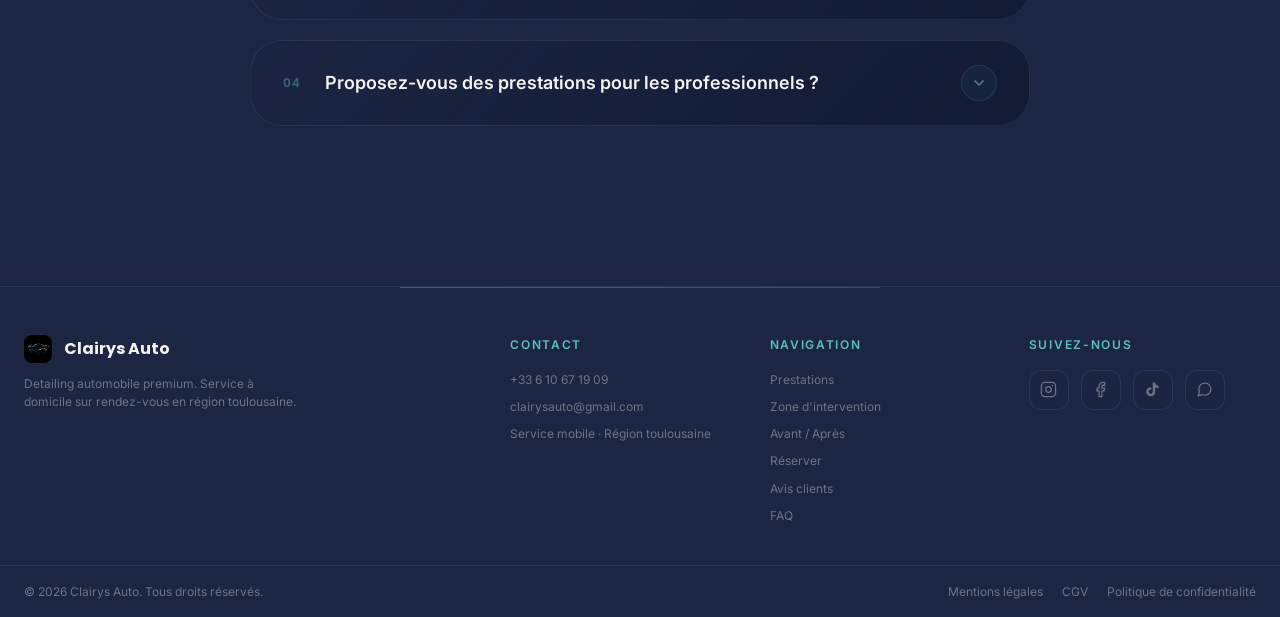
==== commit 9037df8e: "v1" ====
--- a/index.html
+++ b/index.html
@@ -116,7 +116,7 @@
         <a href="#reviews">Avis</a>
       </nav>
 
-      <a href="mailto:clairysauto@gmail.com?subject=Contact%20Clairys%20Auto" class="btn header__cta header__cta--contact" id="contactBtn" aria-label="Nous contacter par email">
+      <a href="mailto:clairysauto@gmail.com?subject=Contact%20Clairys%20Auto" class="btn header__cta header__cta--contact contact-link" id="contactBtn" aria-label="Nous contacter par email">
         <svg viewBox="0 0 24 24" fill="none" stroke="currentColor" stroke-width="2" stroke-linecap="round" stroke-linejoin="round" aria-hidden="true"><rect x="2" y="4" width="20" height="16" rx="2"/><path d="m22 7-8.97 5.7a1.94 1.94 0 0 1-2.06 0L2 7"/></svg>
         Nous contacter
       </a>
@@ -419,7 +419,7 @@
               <svg viewBox="0 0 24 24" fill="none" stroke="currentColor" stroke-width="2" aria-hidden="true">
                 <circle cx="12" cy="12" r="10"/><path d="M12 16v-4M12 8h.01"/>
               </svg>
-              <span>Au-delà de 40 km, nous étudions chaque demande. <a href="#booking" style="color:var(--accent)">Contactez-nous</a>.</span>
+              <span>Au-delà de 40 km, nous étudions chaque demande. <a href="mailto:clairysauto@gmail.com?subject=Contact%20Clairys%20Auto" class="contact-link" style="color:var(--accent)">Contactez-nous</a>.</span>
             </div>
 
             <div class="zone__contact-btns">
@@ -638,7 +638,7 @@
             <div class="faq__answer" role="region">
               <div class="faq__answer-inner">
                 <p>Oui, nous proposons des prestations adaptées aux entreprises et aux flottes de véhicules, avec intervention sur site et facturation professionnelle.</p>
-                <p><a href="#booking">Contactez-nous</a> pour un devis personnalisé.</p>
+                <p><a href="mailto:clairysauto@gmail.com?subject=Contact%20Clairys%20Auto" class="contact-link">Contactez-nous</a> pour un devis personnalisé.</p>
               </div>
             </div>
           </div>
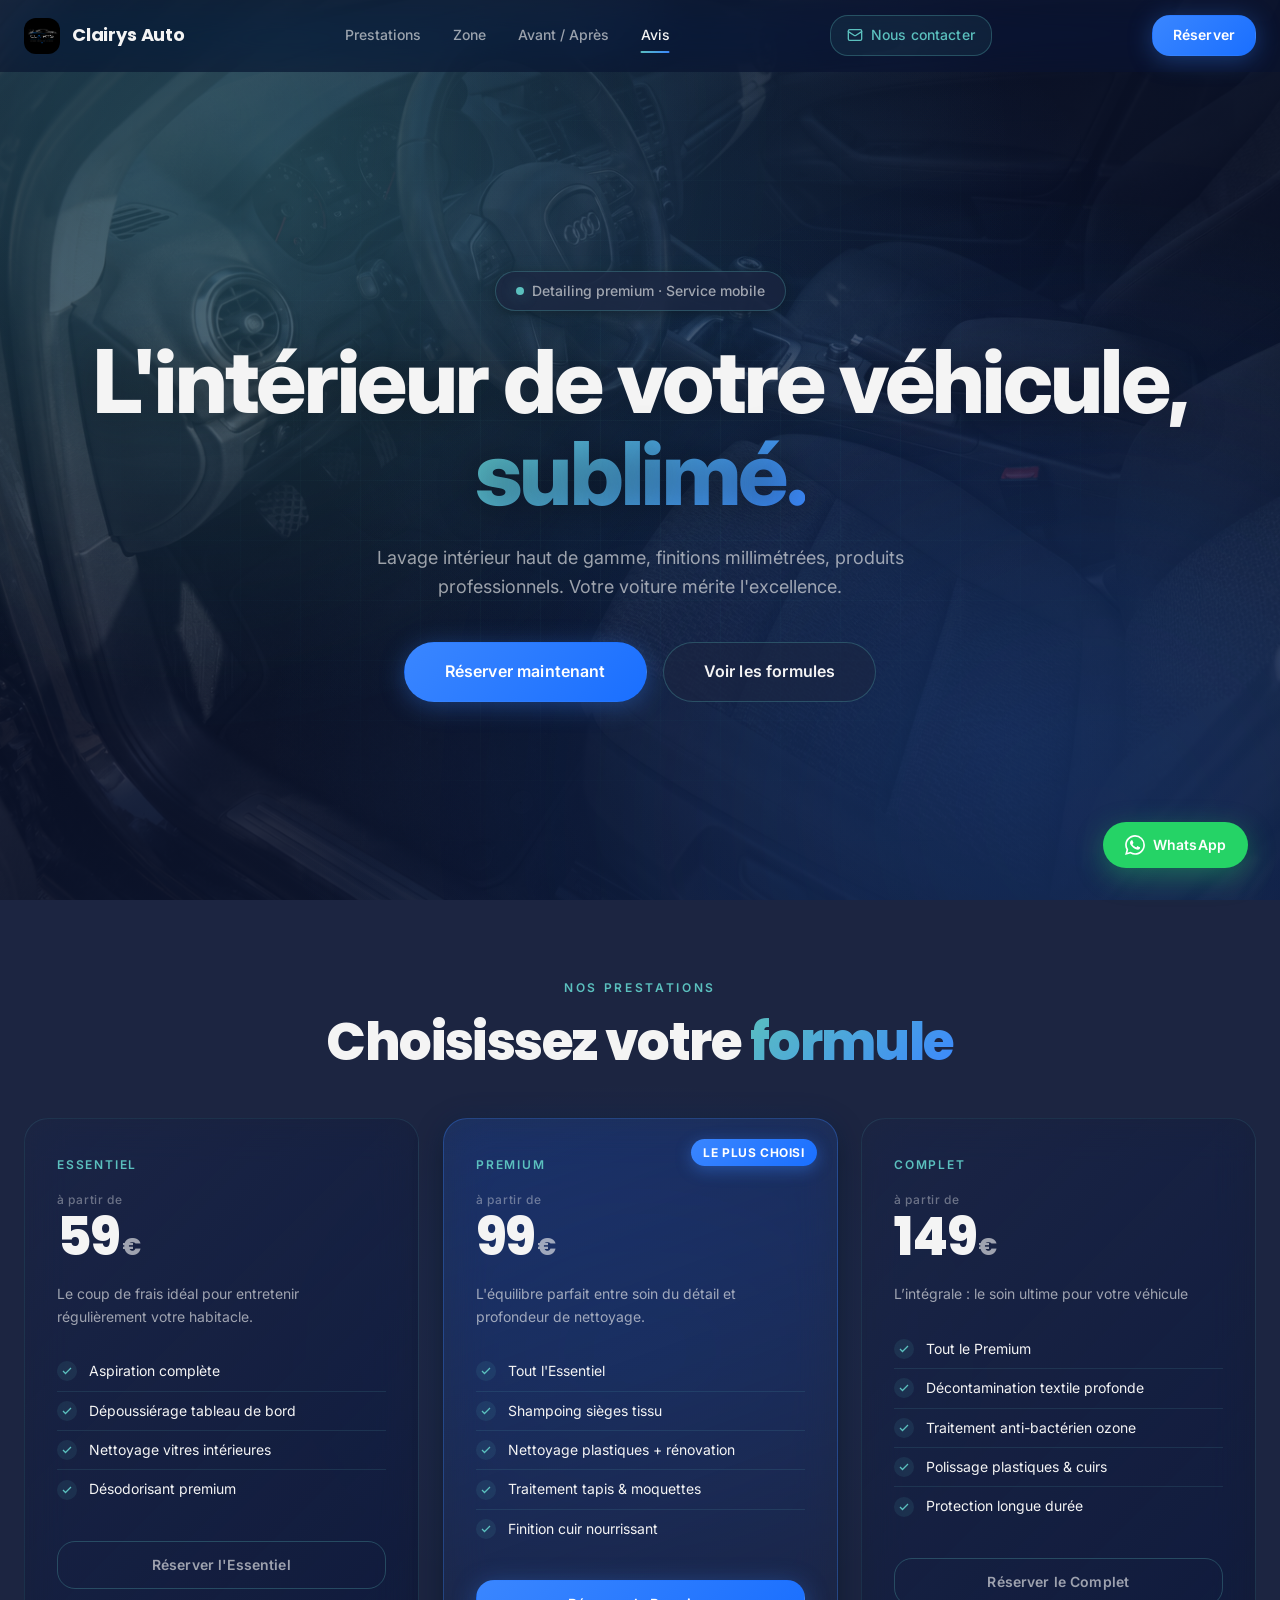
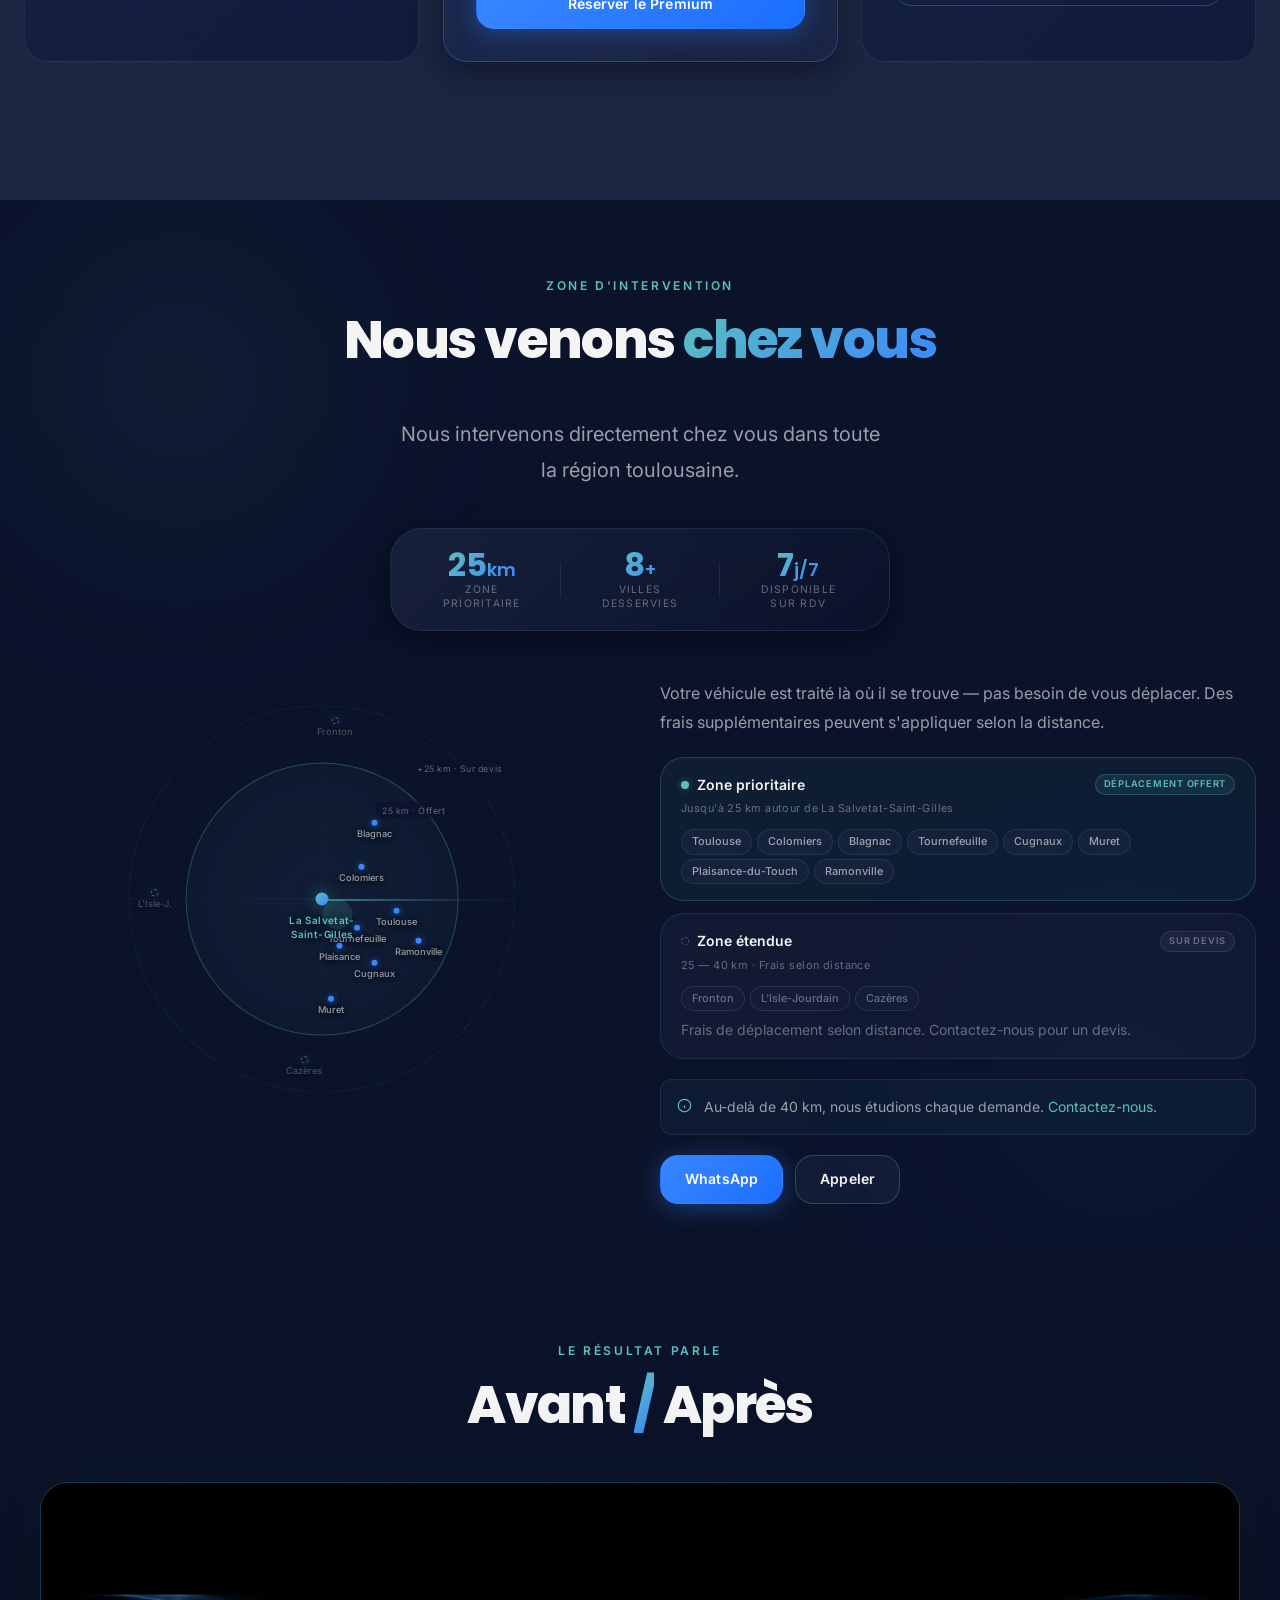
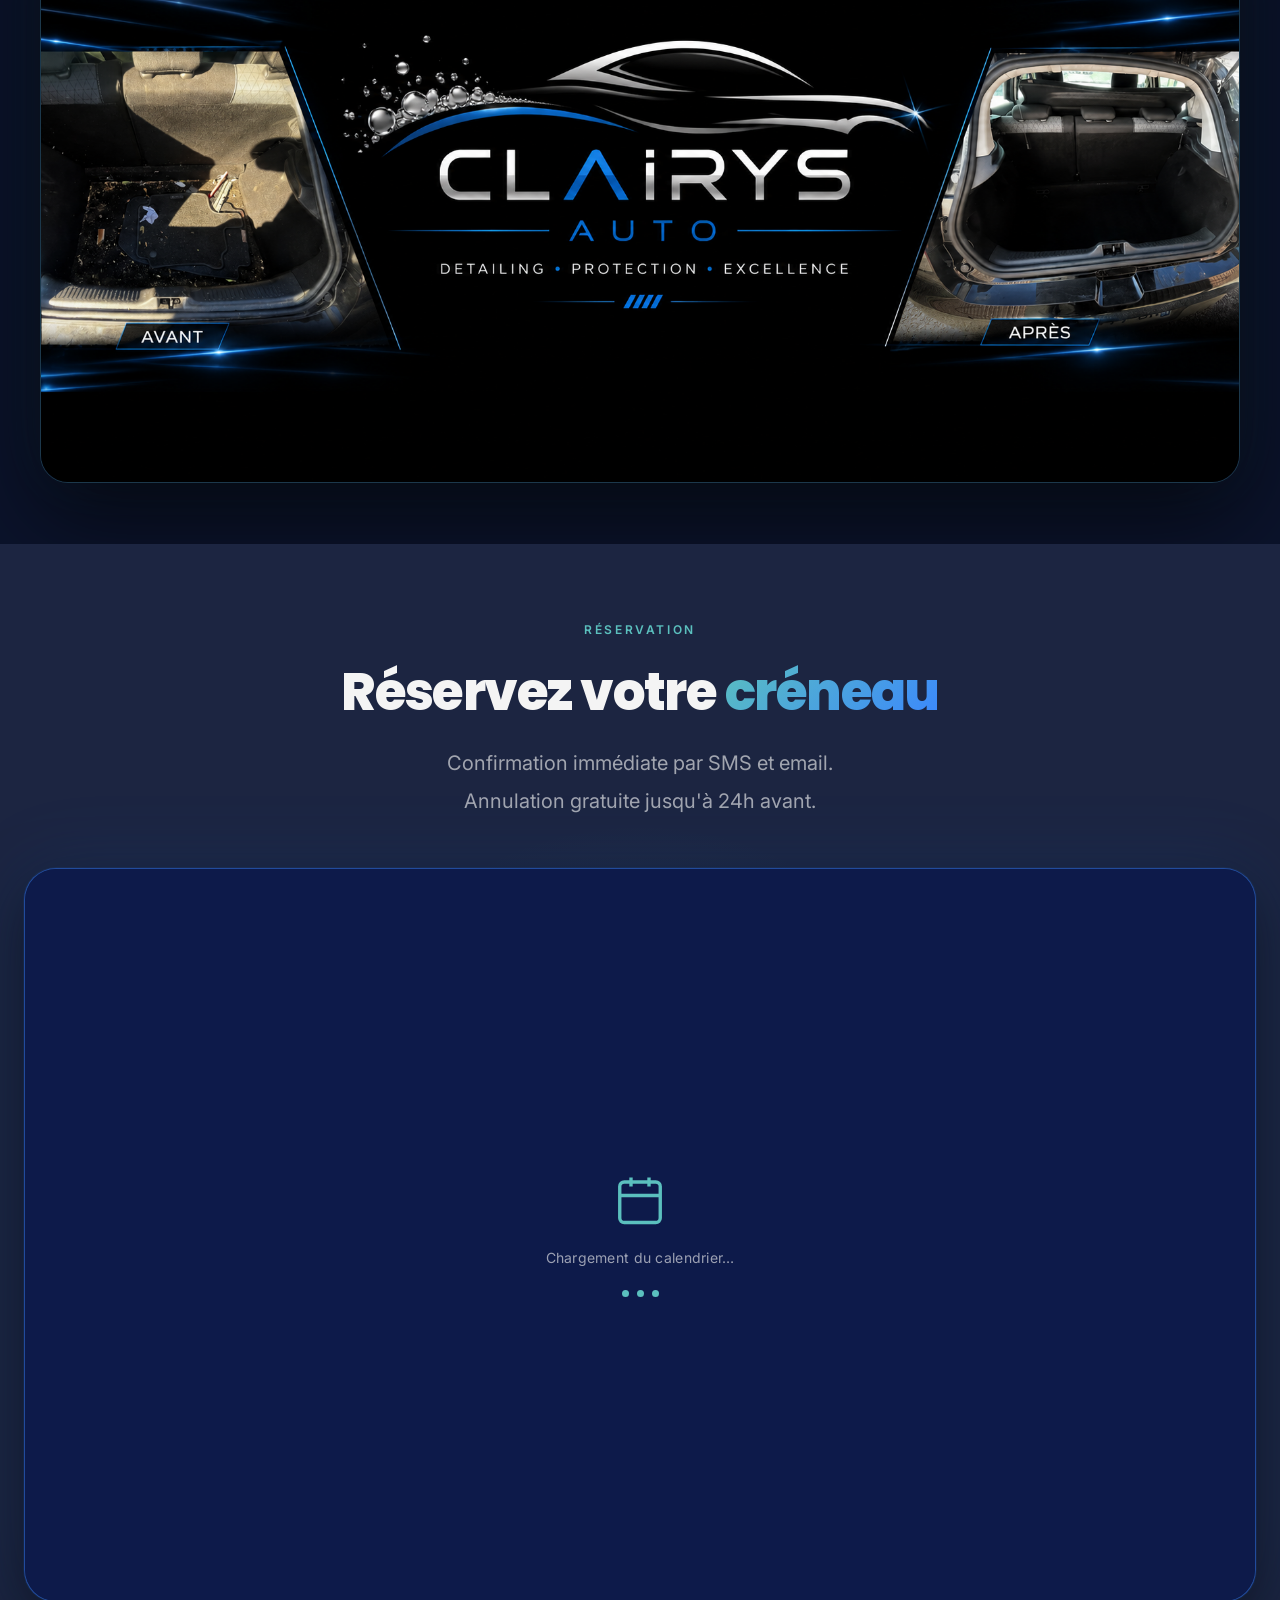
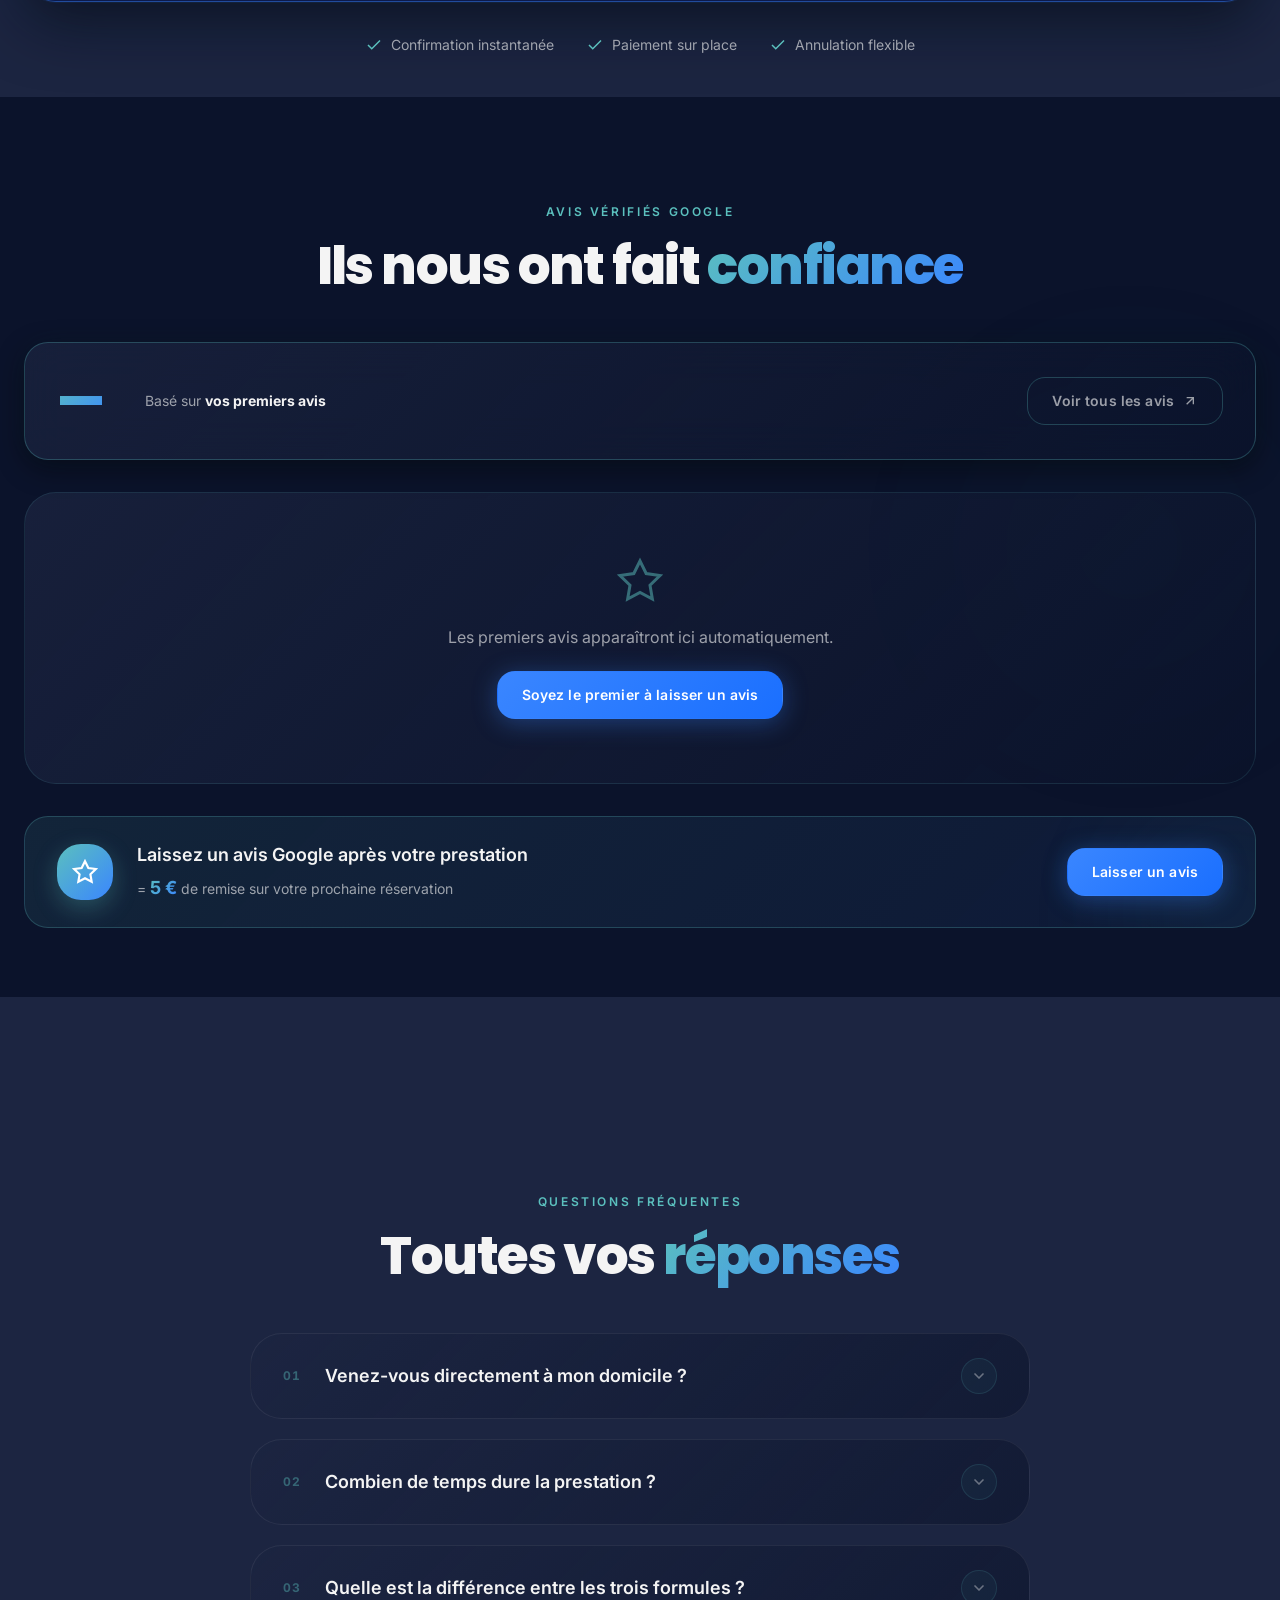
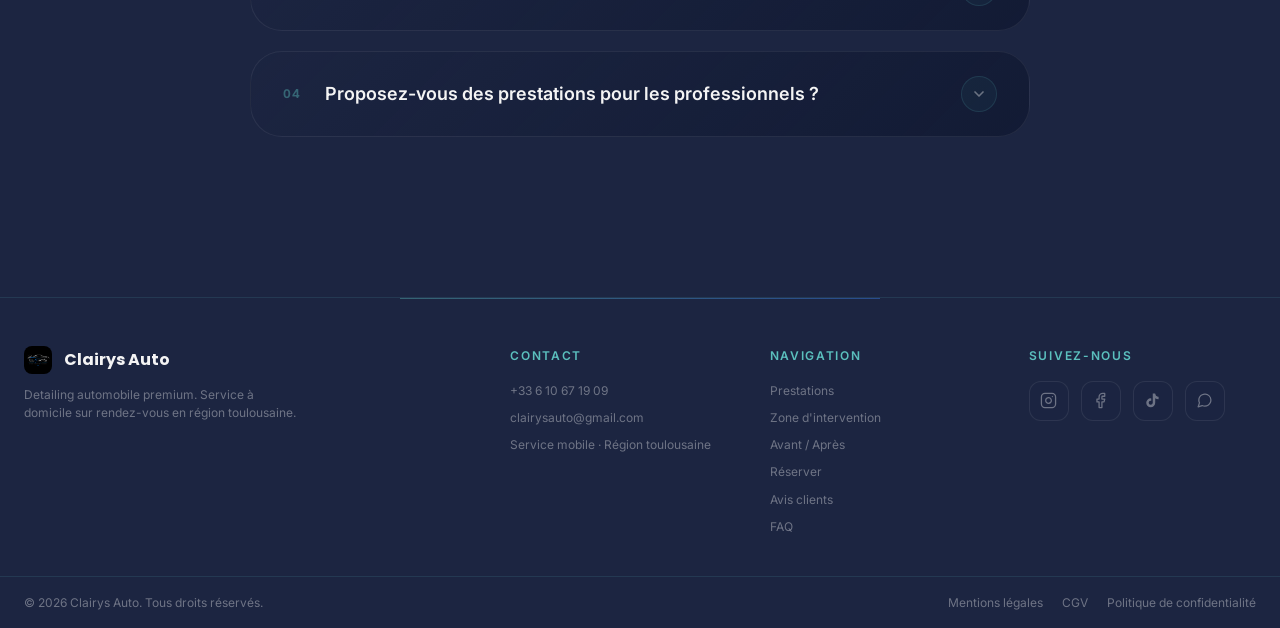
==== commit 28369a96: "v1" ====
--- a/index.html
+++ b/index.html
@@ -120,10 +120,6 @@
         <svg viewBox="0 0 24 24" fill="none" stroke="currentColor" stroke-width="2" stroke-linecap="round" stroke-linejoin="round" aria-hidden="true"><rect x="2" y="4" width="20" height="16" rx="2"/><path d="m22 7-8.97 5.7a1.94 1.94 0 0 1-2.06 0L2 7"/></svg>
         Nous contacter
       </a>
-      <div class="contact-toast" id="contactToast" aria-live="polite">
-        <svg viewBox="0 0 24 24" fill="none" stroke="currentColor" stroke-width="2.5" stroke-linecap="round" stroke-linejoin="round" aria-hidden="true"><polyline points="20 6 9 17 4 12"/></svg>
-        Email copié !
-      </div>
       <a href="#booking" class="btn btn--accent header__cta">Réserver</a>
 
       <button class="header__burger" id="burger" aria-label="Ouvrir le menu" aria-expanded="false">
@@ -338,11 +334,12 @@
                 <span class="zone__origin-label">La Salvetat-<br>Saint-Gilles</span>
               </div>
               <!-- City pins — toutes dans la zone prioritaire (≤25 km) -->
+              <!-- Zone prioritaire (≤25 km) -->
               <div class="zone__pin" style="--x:67%;--y:54%">
                 <div class="zone__pin-dot"></div>
                 <span class="zone__pin-name">Toulouse</span>
               </div>
-              <div class="zone__pin" style="--x:59%;--y:44%">
+              <div class="zone__pin zone__pin--minor" style="--x:59%;--y:44%">
                 <div class="zone__pin-dot"></div>
                 <span class="zone__pin-name">Colomiers</span>
               </div>
@@ -362,13 +359,26 @@
                 <div class="zone__pin-dot"></div>
                 <span class="zone__pin-name">Muret</span>
               </div>
-              <div class="zone__pin" style="--x:54%;--y:62%">
+              <div class="zone__pin zone__pin--minor" style="--x:54%;--y:62%">
                 <div class="zone__pin-dot"></div>
                 <span class="zone__pin-name">Plaisance</span>
               </div>
               <div class="zone__pin" style="--x:72%;--y:61%">
                 <div class="zone__pin-dot"></div>
                 <span class="zone__pin-name">Ramonville</span>
+              </div>
+              <!-- Zone étendue (25–40 km) -->
+              <div class="zone__pin zone__pin--ext" style="--x:53%;--y:11%">
+                <div class="zone__pin-dot"></div>
+                <span class="zone__pin-name">Fronton</span>
+              </div>
+              <div class="zone__pin zone__pin--ext" style="--x:12%;--y:50%">
+                <div class="zone__pin-dot"></div>
+                <span class="zone__pin-name">L'Isle-J.</span>
+              </div>
+              <div class="zone__pin zone__pin--ext" style="--x:46%;--y:88%">
+                <div class="zone__pin-dot"></div>
+                <span class="zone__pin-name">Cazères</span>
               </div>
             </div>
           </div>
@@ -410,7 +420,12 @@
                   <span class="zone__zone-badge zone__zone-badge--ext">Sur devis</span>
                 </div>
                 <p class="zone__zone-range">25 — 40 km · Frais selon distance</p>
-                <p class="zone__zone-ext-desc">Des frais de déplacement peuvent s'appliquer. Contactez-nous pour un devis rapide et personnalisé.</p>
+                <div class="zone__chips zone__chips--ext">
+                  <span class="zone__chip zone__chip--ext">Fronton</span>
+                  <span class="zone__chip zone__chip--ext">L'Isle-Jourdain</span>
+                  <span class="zone__chip zone__chip--ext">Cazères</span>
+                </div>
+                <p class="zone__zone-ext-desc">Frais de déplacement selon distance. Contactez-nous pour un devis.</p>
               </div>
 
             </div>
@@ -760,6 +775,11 @@
     })();
   </script>
 
+  <div class="contact-toast" id="contactToast" aria-live="polite">
+    <svg viewBox="0 0 24 24" fill="none" stroke="currentColor" stroke-width="2.5" stroke-linecap="round" stroke-linejoin="round" aria-hidden="true"><polyline points="20 6 9 17 4 12"/></svg>
+    Mail copié !
+  </div>
+
 </body>
 </html>
 
